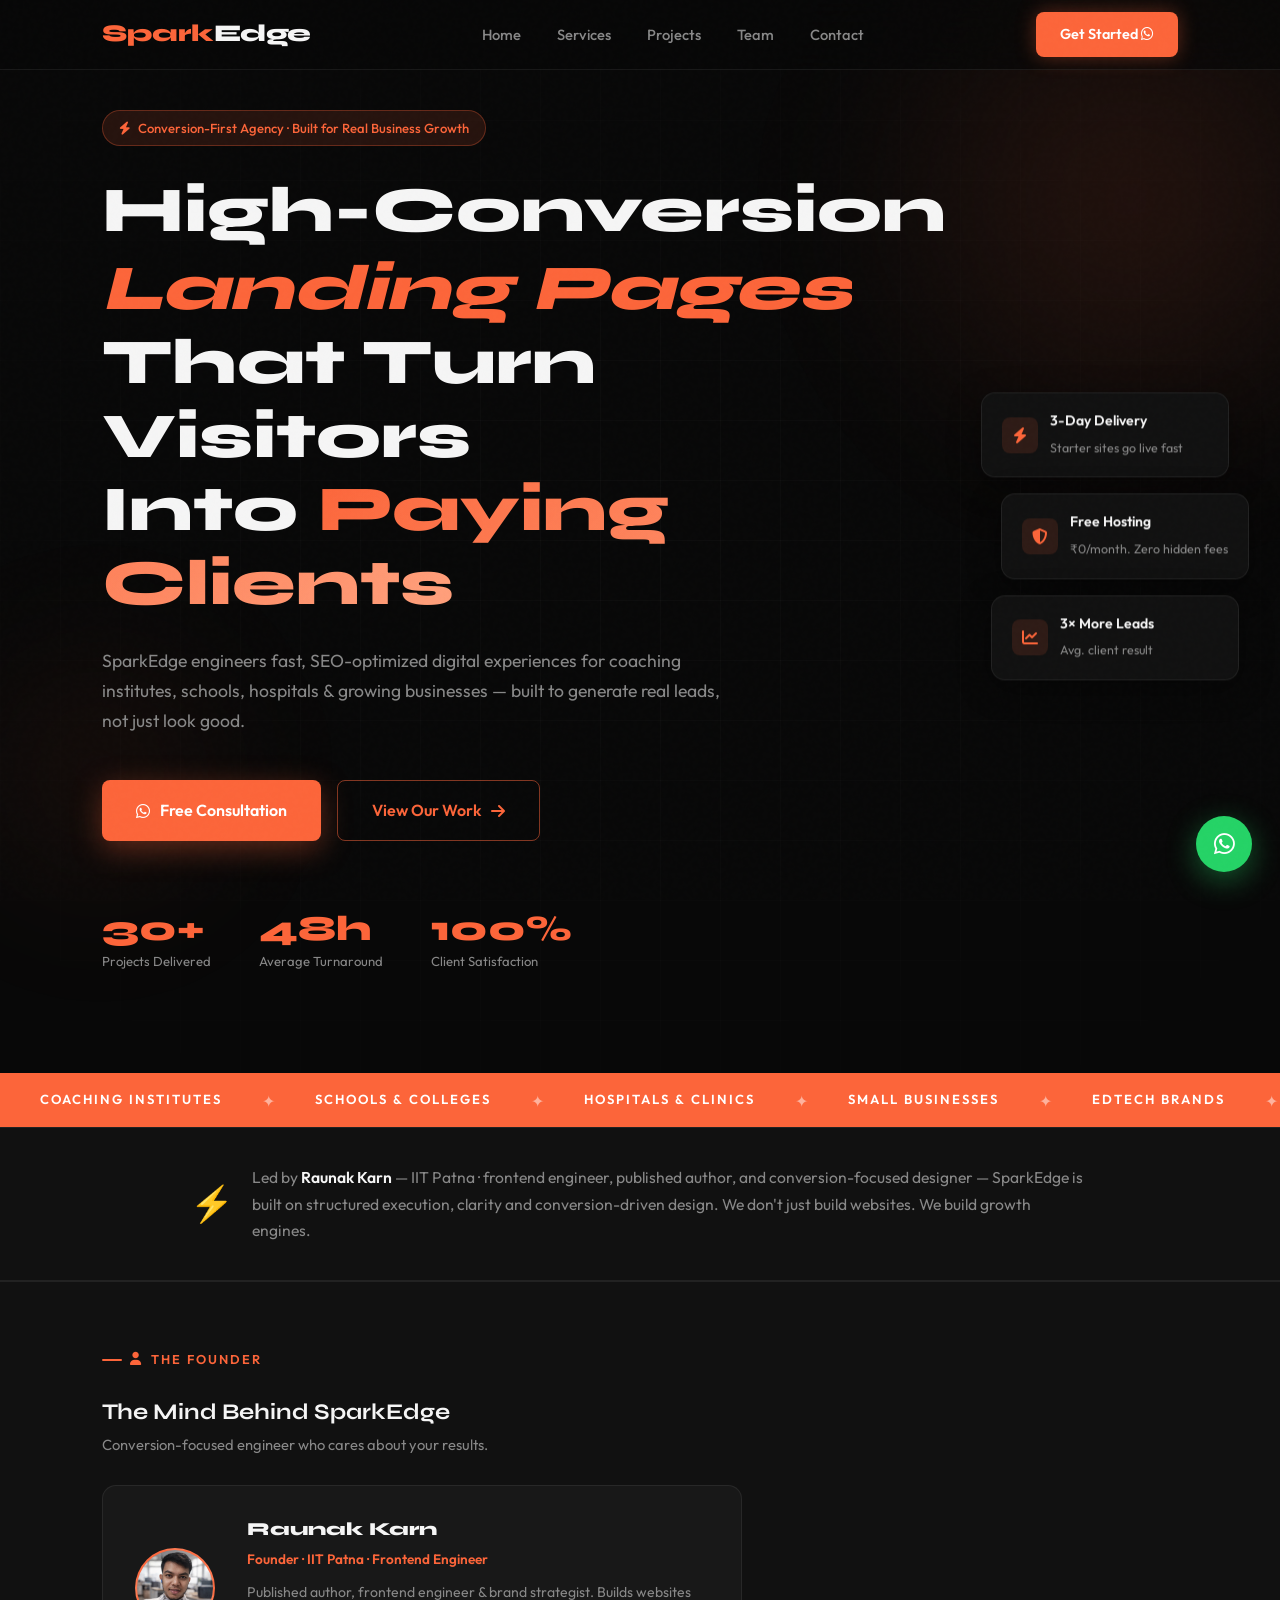
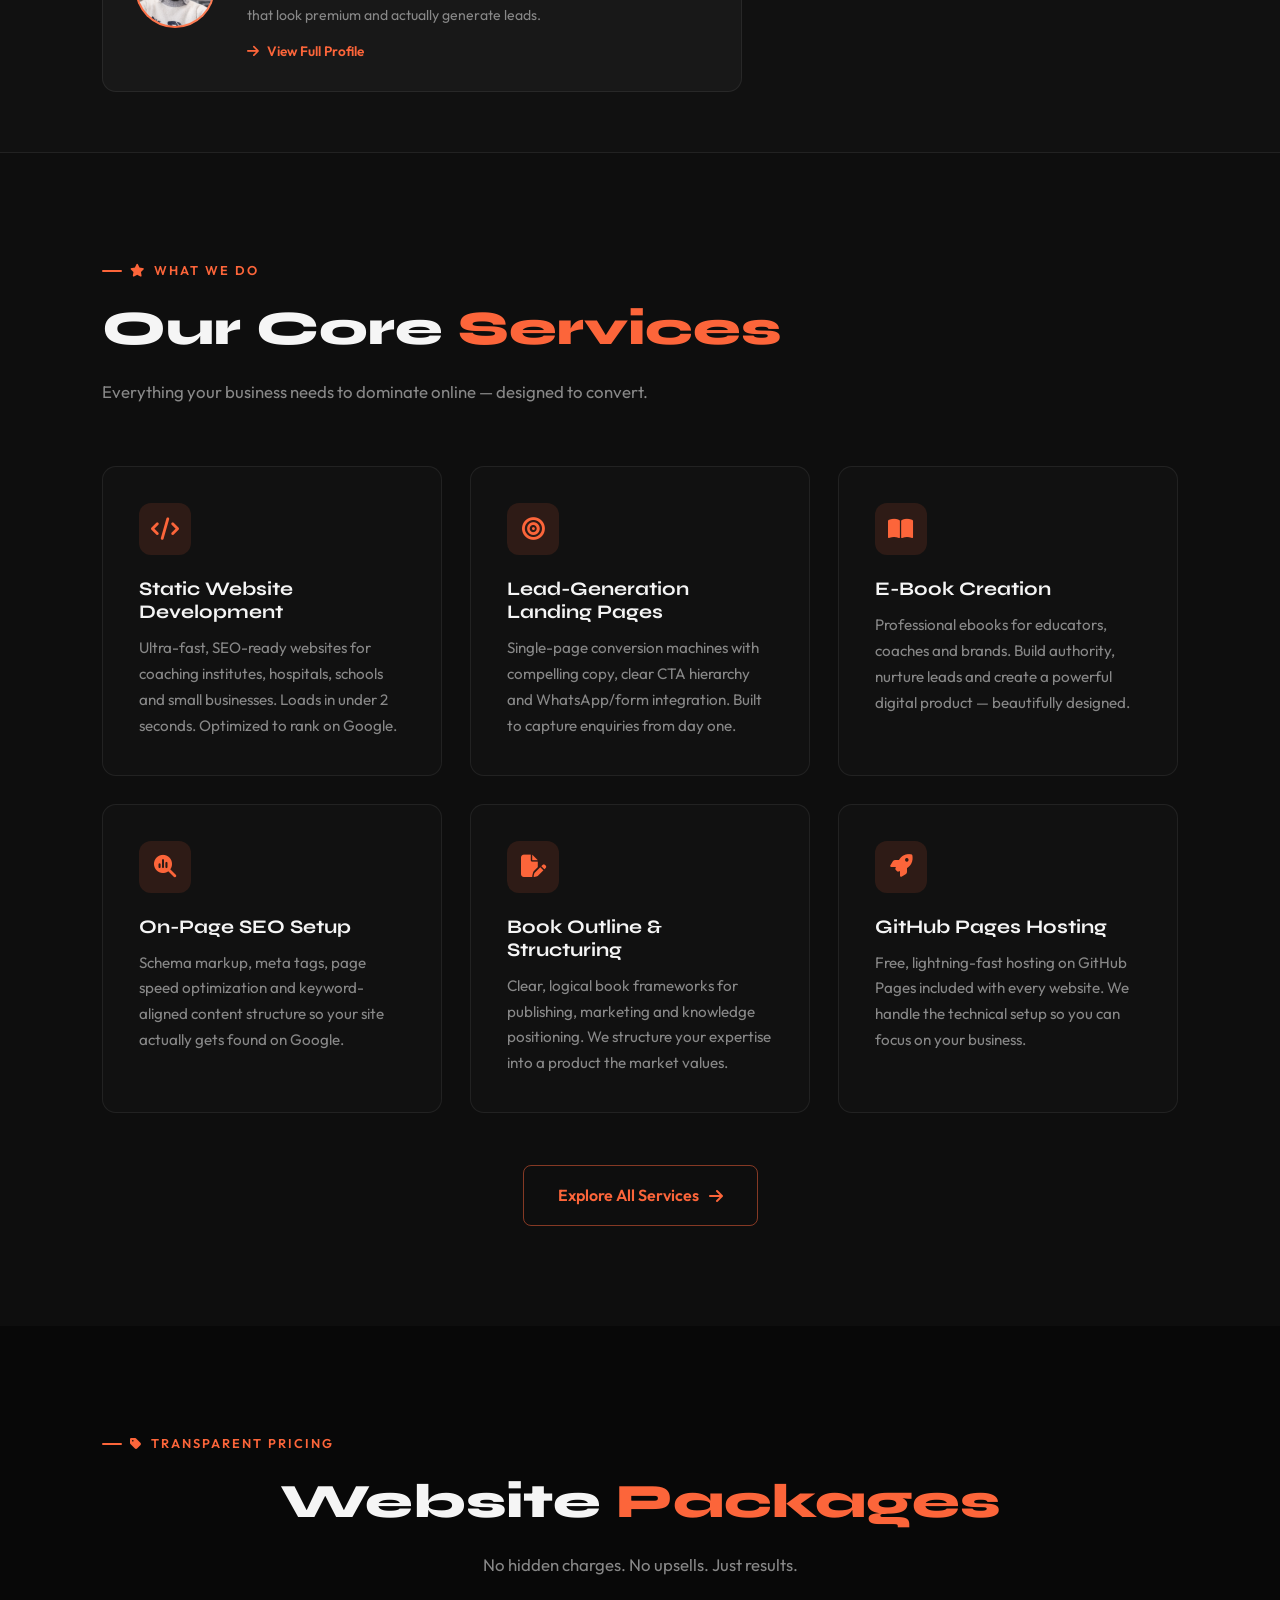
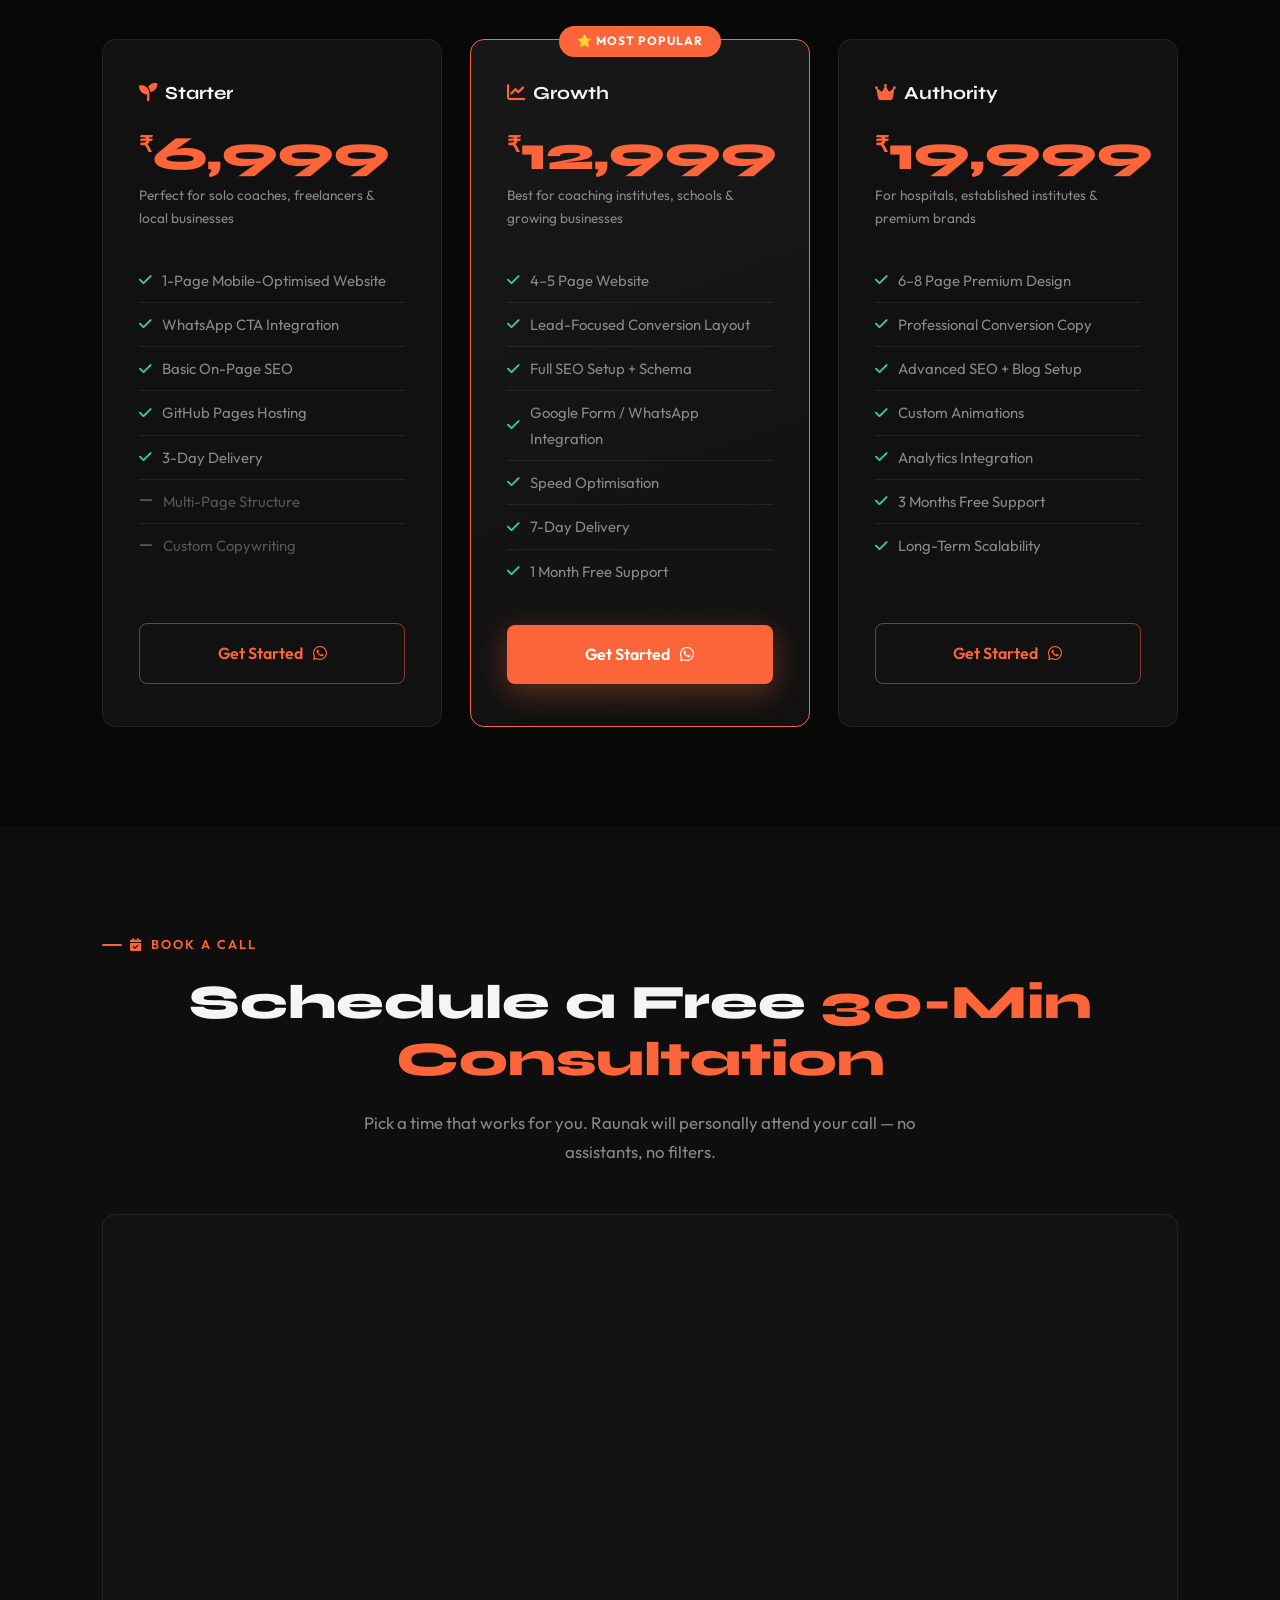
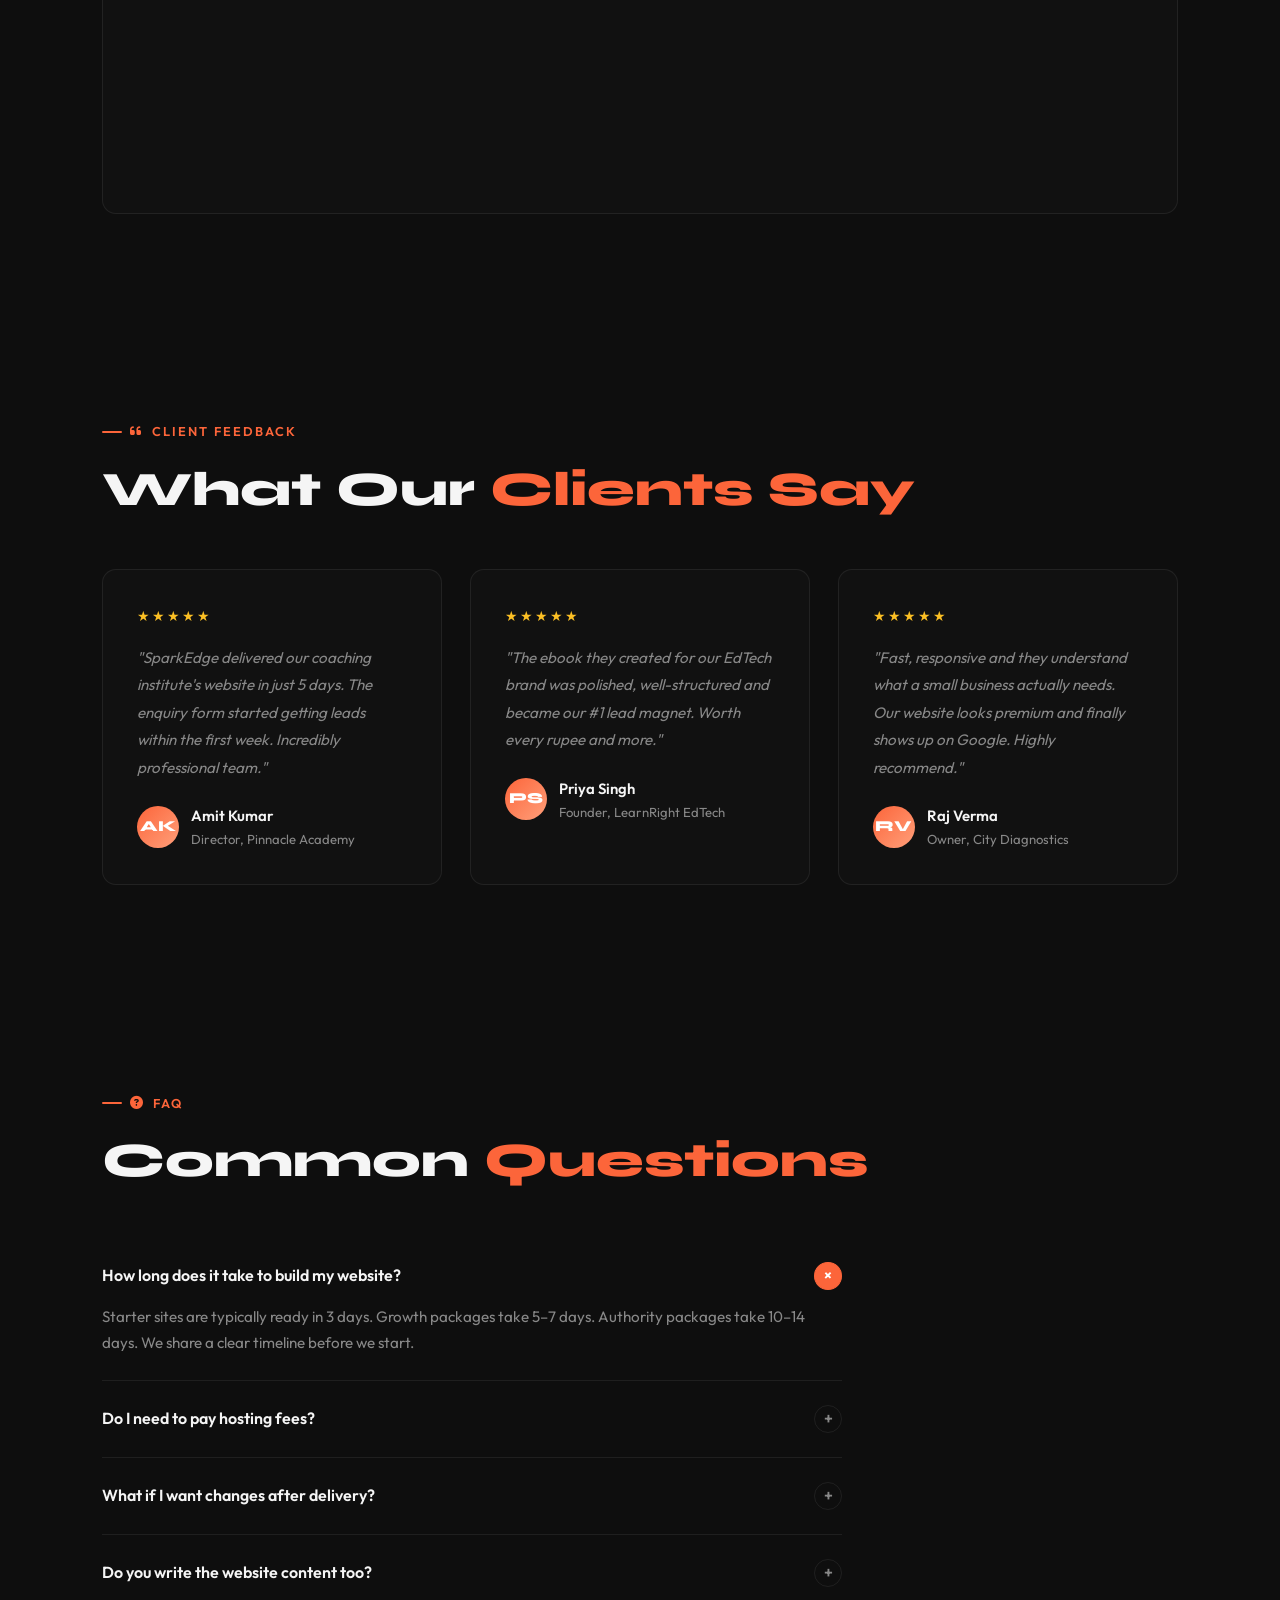
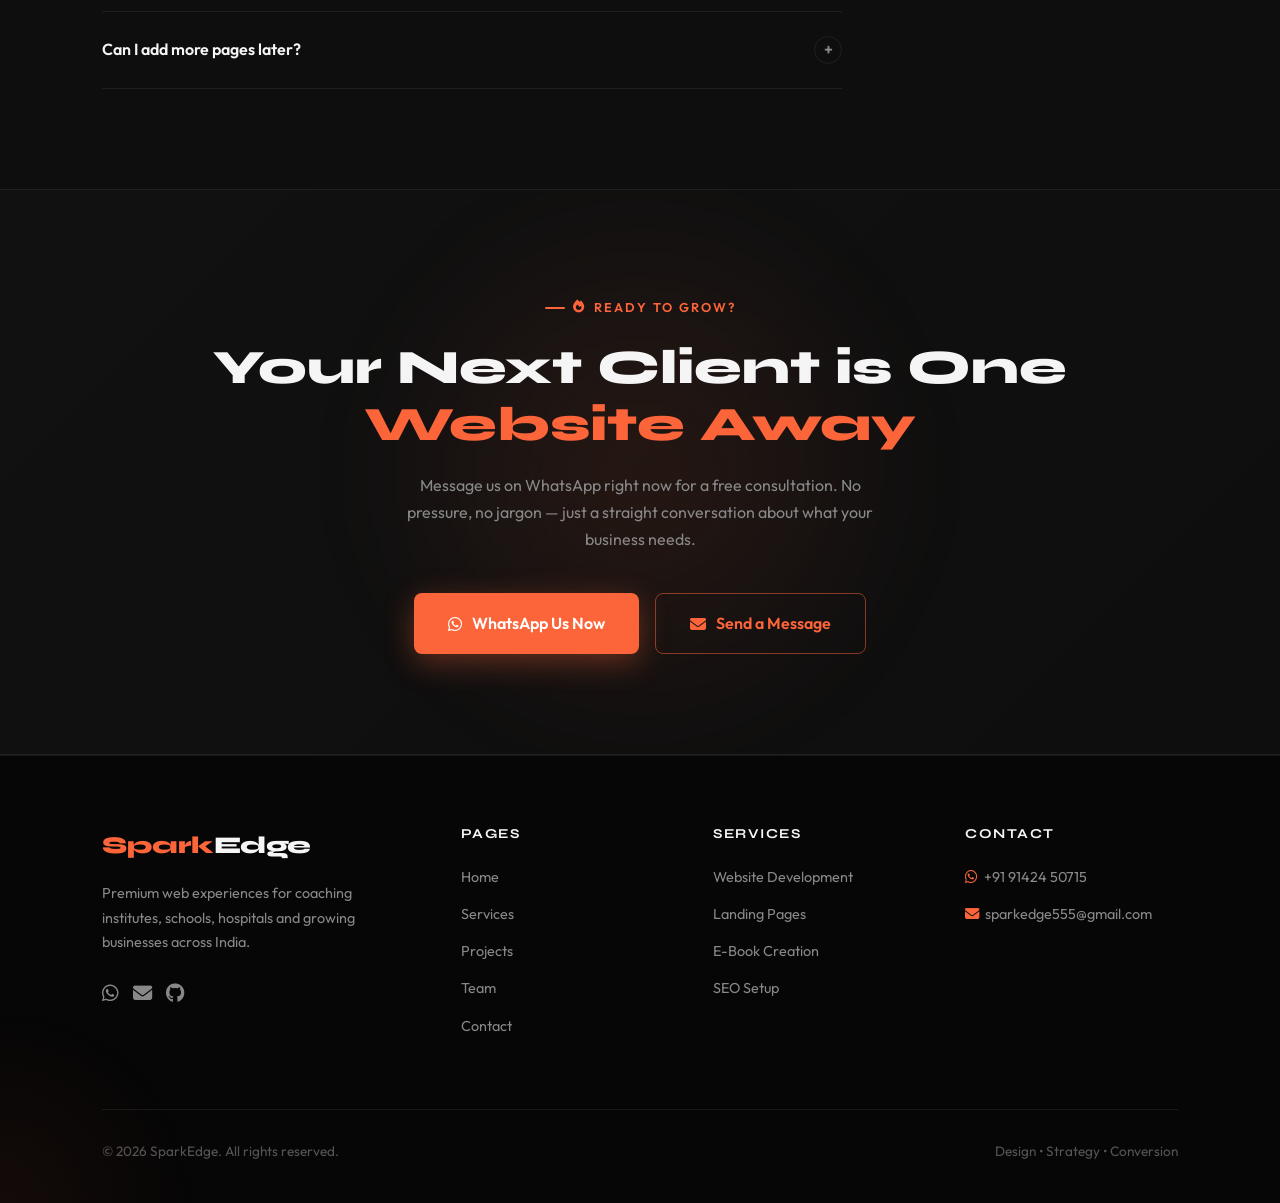
==== index.html @ a6300070 "Add files via upload" ====
<!DOCTYPE html>
<html lang="en">
<head>
  <meta charset="UTF-8" />
  <title>SparkEdge | High-Conversion Websites for Coaching Institutes, Schools & Businesses</title>
  <meta name="description" content="SparkEdge is a premium creative agency. We deliver high-conversion websites, ebooks and digital assets for coaching institutes, schools, hospitals and small businesses." />
  <meta name="keywords" content="website design coaching institutes, business website developer india, lead generation website, SparkEdge, high conversion website india" />
  <meta name="viewport" content="width=device-width, initial-scale=1.0" />
  <meta property="og:title" content="SparkEdge | High-Conversion Websites" />
  <meta property="og:description" content="We build fast, SEO-optimized digital experiences that turn visitors into paying clients." />
  <meta property="og:type" content="website" />
  <script type="application/ld+json">{"@context":"https://schema.org","@type":"Organization","name":"SparkEdge","url":"https://sparkedge-agency.github.io","contactPoint":{"@type":"ContactPoint","telephone":"+91-9142450715","contactType":"customer service"}}</script>
  <link rel="stylesheet" href="https://cdnjs.cloudflare.com/ajax/libs/font-awesome/6.5.0/css/all.min.css" />
  <link rel="stylesheet" href="style.css" />
  <style>
    .hero { min-height: 100vh; display: flex; align-items: center; padding-top: calc(var(--nav-h) + 40px); position: relative; overflow: hidden; }
    .hero-grid { position: absolute; inset: 0; background-image: linear-gradient(rgba(255,255,255,0.025) 1px, transparent 1px), linear-gradient(90deg, rgba(255,255,255,0.025) 1px, transparent 1px); background-size: 60px 60px; mask-image: radial-gradient(ellipse 80% 80% at 50% 50%, black 0%, transparent 100%); pointer-events: none; }
    .hero-particles { position: absolute; inset: 0; pointer-events: none; overflow: hidden; }
    .particle { position: absolute; width: 2px; height: 2px; background: var(--primary); border-radius: 50%; animation: particle-rise linear infinite; opacity: 0; }
    @keyframes particle-rise { 0% { transform: translateY(100vh); opacity: 0; } 10% { opacity: 0.6; } 90% { opacity: 0.3; } 100% { transform: translateY(-100px); opacity: 0; } }

    /* === FIXED WORD ROTATE === */
    .word-rotate-wrap {
      display: inline-block;
      overflow: hidden;
      vertical-align: middle;
      /* height set via JS after fonts load */
    }
    .word-rotate-track {
      display: flex;
      flex-direction: column;
      transition: transform 0.65s cubic-bezier(0.22, 1, 0.36, 1);
      will-change: transform;
    }
    .word-rotate-track .wr-word {
      display: block;
      color: var(--primary);
      white-space: nowrap;
      font-style: italic;
      line-height: 1.15;
    }

    .hero-title { font-size: clamp(2.2rem, 5vw, 4rem); font-weight: 800; line-height: 1.15; margin-bottom: 26px; animation: fadeSlideUp 0.8s 0.1s ease both; }
    .hero-title .line { display: block; }

    .gradient-text { background: linear-gradient(135deg, #FC653A 0%, #ff9f7a 50%, #FC653A 100%); background-size: 200% auto; -webkit-background-clip: text; -webkit-text-fill-color: transparent; background-clip: text; animation: gradient-shift 3s linear infinite; }
    @keyframes gradient-shift { 0% { background-position: 0% center; } 100% { background-position: 200% center; } }

    .hero-float-cards { position: absolute; right: 4%; top: 50%; transform: translateY(-50%); display: flex; flex-direction: column; gap: 16px; pointer-events: none; animation: fadeSlideLeft 1s 0.5s ease both; }
    @keyframes fadeSlideLeft { from { opacity: 0; transform: translateY(-50%) translateX(60px); } to { opacity: 1; transform: translateY(-50%) translateX(0); } }
    .hero-float-card { background: var(--card); border: 1px solid var(--border); border-radius: var(--radius); padding: 16px 20px; display: flex; align-items: center; gap: 12px; min-width: 200px; backdrop-filter: blur(10px); box-shadow: 0 8px 32px rgba(0,0,0,0.4); }
    .hero-float-card:nth-child(2) { transform: translateX(20px); }
    .hero-float-card:nth-child(3) { transform: translateX(10px); }
    .hfc-icon { width: 36px; height: 36px; border-radius: 8px; background: var(--primary-dim); display: flex; align-items: center; justify-content: center; color: var(--primary); font-size: 1rem; flex-shrink: 0; }
    .hfc-text strong { display: block; font-size: 0.88rem; font-weight: 600; color: var(--text); }
    .hfc-text span { font-size: 0.78rem; color: var(--muted); }

    .marquee-strip { background: var(--primary); padding: 12px 0; overflow: hidden; white-space: nowrap; }
    .marquee-content { display: inline-flex; animation: marquee 20s linear infinite; }
    .marquee-item { font-size: 0.82rem; font-weight: 600; text-transform: uppercase; letter-spacing: 2px; color: #fff; padding: 0 40px; }
    .marquee-dot { color: rgba(255,255,255,0.5); }
    @keyframes marquee { from { transform: translateX(0); } to { transform: translateX(-50%); } }

    /* Founder preview */
    .team-preview-strip { background: var(--card); border-top: 1px solid var(--border); border-bottom: 1px solid var(--border); padding: 60px 8%; }
    .founder-preview { display: flex; align-items: center; gap: 32px; background: var(--card2); border: 1px solid var(--border); border-radius: var(--radius); padding: 28px 32px; max-width: 640px; transition: all 0.3s; text-decoration: none; color: inherit; }
    .founder-preview:hover { border-color: var(--border-hover); transform: translateY(-4px); box-shadow: 0 20px 50px rgba(0,0,0,0.5); }
    .founder-avatar-lg { width: 80px; height: 80px; border-radius: 50%; background: linear-gradient(135deg, var(--primary), #ff9f7a); display: flex; align-items: center; justify-content: center; font-family: 'Syne',sans-serif; font-weight: 800; font-size: 1.4rem; color: #fff; flex-shrink: 0; overflow: hidden; border: 2px solid var(--border-hover); }
    .founder-avatar-lg img { width: 100%; height: 100%; object-fit: cover; object-position: top; }
    .founder-preview-info strong { display: block; font-family: 'Syne',sans-serif; font-size: 1.15rem; font-weight: 800; }
    .founder-preview-info .role { font-size: 0.85rem; color: var(--primary); font-weight: 600; display: block; margin-top: 3px; margin-bottom: 10px; }
    .founder-preview-info p { font-size: 0.88rem; color: var(--muted); line-height: 1.6; }
    .founder-preview-cta { display: flex; align-items: center; gap: 8px; font-size: 0.85rem; color: var(--primary); font-weight: 600; margin-top: 14px; }

    .booking-section { background: var(--bg2); }
    .cal-container { background: var(--card); border: 1px solid var(--border); border-radius: var(--radius); overflow: hidden; min-height: 600px; }
    #my-cal-inline-30min { width: 100%; height: 650px; overflow: scroll; }

    @media (max-width: 900px) { .hero-float-cards { display: none; } .hero-title { font-size: clamp(2rem, 7vw, 3rem); } }
    @media (max-width: 640px) { .hero-title { font-size: clamp(1.8rem, 8vw, 2.6rem); } .founder-preview { flex-direction: column; text-align: center; gap: 20px; } .founder-preview-cta { justify-content: center; } }
  </style>
</head>
<body>

<div id="scroll-progress"></div>

<nav class="navbar">
  <div class="logo" id="logo">Spark<span>Edge</span><span class="spark-container"></span></div>
  <ul class="nav-links">
    <li><a href="index.html" class="active">Home</a></li>
    <li><a href="services.html">Services</a></li>
    <li><a href="projects.html">Projects</a></li>
    <li><a href="team.html">Team</a></li>
    <li><a href="contact.html">Contact</a></li>
  </ul>
  <a href="https://wa.me/919142450715?text=Hi%20SparkEdge!%20I%20want%20a%20free%20consultation." class="nav-cta" target="_blank">Get Started <i class="fa-brands fa-whatsapp"></i></a>
  <div class="menu-toggle" id="menuToggle"><span></span><span></span><span></span></div>
</nav>

<section class="hero" id="home">
  <div class="hero-grid"></div>
  <div class="hero-bg-glow"></div>
  <div class="hero-bg-glow2"></div>
  <div class="hero-particles" id="heroParticles"></div>

  <div class="hero-inner">
    <div class="hero-badge">
      <i class="fa-solid fa-bolt"></i>
      Conversion-First Agency · Built for Real Business Growth
    </div>

    <h1 class="hero-title">
      <span class="line">High-Conversion</span>
      <span class="line">
        <span class="word-rotate-wrap" id="wordRotateWrap" aria-live="polite" aria-atomic="true">
          <div class="word-rotate-track" id="wordRotateTrack">
            <span class="wr-word">Websites</span>
            <span class="wr-word">Landing&nbsp;Pages</span>
            <span class="wr-word">Business&nbsp;Sites</span>
            <span class="wr-word">Digital&nbsp;Assets</span>
          </div>
        </span>
      </span>
      <span class="line">That Turn Visitors</span>
      <span class="line">Into <span class="gradient-text">Paying Clients</span></span>
    </h1>

    <p class="hero-sub">
      SparkEdge engineers fast, SEO-optimized digital experiences for coaching institutes,
      schools, hospitals &amp; growing businesses — built to generate real leads, not just look good.
    </p>

    <div class="hero-ctas">
      <a class="btn" href="https://wa.me/919142450715?text=Hi%20SparkEdge!%20I%20want%20a%20free%20consultation." target="_blank">
        <i class="fa-brands fa-whatsapp"></i> Free Consultation
      </a>
      <a class="btn btn-outline" href="projects.html">
        View Our Work <i class="fa-solid fa-arrow-right"></i>
      </a>
    </div>

    <div class="hero-stats">
      <div class="hero-stat reveal">
        <div class="hero-stat-num"><span data-count="30">0</span><span>+</span></div>
        <div class="hero-stat-label">Projects Delivered</div>
      </div>
      <div class="hero-stat reveal reveal-delay-1">
        <div class="hero-stat-num"><span data-count="48">0</span><span>h</span></div>
        <div class="hero-stat-label">Average Turnaround</div>
      </div>
      <div class="hero-stat reveal reveal-delay-2">
        <div class="hero-stat-num"><span data-count="100">0</span><span>%</span></div>
        <div class="hero-stat-label">Client Satisfaction</div>
      </div>
    </div>
  </div>

  <div class="hero-float-cards">
    <div class="hero-float-card">
      <div class="hfc-icon"><i class="fa-solid fa-bolt"></i></div>
      <div class="hfc-text"><strong>3-Day Delivery</strong><span>Starter sites go live fast</span></div>
    </div>
    <div class="hero-float-card">
      <div class="hfc-icon"><i class="fa-solid fa-shield-halved"></i></div>
      <div class="hfc-text"><strong>Free Hosting</strong><span>₹0/month. Zero hidden fees</span></div>
    </div>
    <div class="hero-float-card">
      <div class="hfc-icon"><i class="fa-solid fa-chart-line"></i></div>
      <div class="hfc-text"><strong>3× More Leads</strong><span>Avg. client result</span></div>
    </div>
  </div>
</section>

<div class="marquee-strip">
  <div class="marquee-content">
    <span class="marquee-item">Coaching Institutes</span><span class="marquee-dot">✦</span>
    <span class="marquee-item">Schools & Colleges</span><span class="marquee-dot">✦</span>
    <span class="marquee-item">Hospitals & Clinics</span><span class="marquee-dot">✦</span>
    <span class="marquee-item">Small Businesses</span><span class="marquee-dot">✦</span>
    <span class="marquee-item">EdTech Brands</span><span class="marquee-dot">✦</span>
    <span class="marquee-item">Consultants</span><span class="marquee-dot">✦</span>
    <span class="marquee-item">Coaching Institutes</span><span class="marquee-dot">✦</span>
    <span class="marquee-item">Schools & Colleges</span><span class="marquee-dot">✦</span>
    <span class="marquee-item">Hospitals & Clinics</span><span class="marquee-dot">✦</span>
    <span class="marquee-item">Small Businesses</span><span class="marquee-dot">✦</span>
    <span class="marquee-item">EdTech Brands</span><span class="marquee-dot">✦</span>
    <span class="marquee-item">Consultants</span><span class="marquee-dot">✦</span>
  </div>
</div>

<div class="trust-strip reveal">
  <div class="trust-inner">
    <div class="trust-icon">⚡</div>
    <p>
      Led by <strong>Raunak Karn</strong> — IIT Patna · frontend engineer, published author, and conversion-focused designer —
      SparkEdge is built on structured execution, clarity and conversion-driven design.
      We don't just build websites. We build growth engines.
    </p>
  </div>
</div>

<!-- FOUNDER PREVIEW -->
<div class="team-preview-strip reveal">
  <div class="section-label"><i class="fa-solid fa-user"></i> The Founder</div>
  <h3 style="font-family:'Syne',sans-serif;font-size:1.4rem;font-weight:700;margin-top:10px;margin-bottom:6px;">The Mind Behind SparkEdge</h3>
  <p style="color:var(--muted);font-size:0.92rem;margin-bottom:28px;">Conversion-focused engineer who cares about your results.</p>
  <a href="team.html" class="founder-preview">
    <div class="founder-avatar-lg">
      <img src="raunakkarn.png" alt="Raunak Karn" onerror="this.style.display='none';this.parentElement.innerHTML='RK';">
    </div>
    <div class="founder-preview-info">
      <strong>Raunak Karn</strong>
      <span class="role">Founder · IIT Patna · Frontend Engineer</span>
      <p>Published author, frontend engineer & brand strategist. Builds websites that look premium and actually generate leads.</p>
      <div class="founder-preview-cta">
        <i class="fa-solid fa-arrow-right"></i> View Full Profile
      </div>
    </div>
  </a>
</div>

<!-- SERVICES PREVIEW -->
<section id="services" style="background:var(--bg2);">
  <div class="section-label reveal"><i class="fa-solid fa-star"></i> What We Do</div>
  <h2 class="section-title reveal">Our Core <span>Services</span></h2>
  <p class="section-sub reveal">Everything your business needs to dominate online — designed to convert.</p>
  <div class="grid-3">
    <div class="card reveal">
      <div class="card-icon"><i class="fa-solid fa-code"></i></div>
      <h3>Static Website Development</h3>
      <p>Ultra-fast, SEO-ready websites for coaching institutes, hospitals, schools and small businesses. Loads in under 2 seconds. Optimized to rank on Google.</p>
    </div>
    <div class="card reveal reveal-delay-1">
      <div class="card-icon"><i class="fa-solid fa-bullseye"></i></div>
      <h3>Lead-Generation Landing Pages</h3>
      <p>Single-page conversion machines with compelling copy, clear CTA hierarchy and WhatsApp/form integration. Built to capture enquiries from day one.</p>
    </div>
    <div class="card reveal reveal-delay-2">
      <div class="card-icon"><i class="fa-solid fa-book-open"></i></div>
      <h3>E-Book Creation</h3>
      <p>Professional ebooks for educators, coaches and brands. Build authority, nurture leads and create a powerful digital product — beautifully designed.</p>
    </div>
    <div class="card reveal">
      <div class="card-icon"><i class="fa-solid fa-magnifying-glass-chart"></i></div>
      <h3>On-Page SEO Setup</h3>
      <p>Schema markup, meta tags, page speed optimization and keyword-aligned content structure so your site actually gets found on Google.</p>
    </div>
    <div class="card reveal reveal-delay-1">
      <div class="card-icon"><i class="fa-solid fa-file-pen"></i></div>
      <h3>Book Outline & Structuring</h3>
      <p>Clear, logical book frameworks for publishing, marketing and knowledge positioning. We structure your expertise into a product the market values.</p>
    </div>
    <div class="card reveal reveal-delay-2">
      <div class="card-icon"><i class="fa-solid fa-rocket"></i></div>
      <h3>GitHub Pages Hosting</h3>
      <p>Free, lightning-fast hosting on GitHub Pages included with every website. We handle the technical setup so you can focus on your business.</p>
    </div>
  </div>
  <div style="text-align:center;margin-top:52px;" class="reveal">
    <a href="services.html" class="btn btn-outline">Explore All Services <i class="fa-solid fa-arrow-right"></i></a>
  </div>
</section>

<!-- PRICING -->
<section id="packages">
  <div class="section-label reveal"><i class="fa-solid fa-tag"></i> Transparent Pricing</div>
  <h2 class="section-title reveal" style="text-align:center;">Website <span>Packages</span></h2>
  <p class="section-sub reveal" style="margin:0 auto 60px;text-align:center;">No hidden charges. No upsells. Just results.</p>
  <div class="grid-3">
    <div class="pricing-card reveal">
      <h3><i class="fa-solid fa-seedling" style="color:var(--primary);margin-right:8px;"></i>Starter</h3>
      <div class="price"><sup>₹</sup>6,999</div>
      <p class="price-note">Perfect for solo coaches, freelancers & local businesses</p>
      <ul class="features-list">
        <li><i class="fa-solid fa-check"></i> 1-Page Mobile-Optimised Website</li>
        <li><i class="fa-solid fa-check"></i> WhatsApp CTA Integration</li>
        <li><i class="fa-solid fa-check"></i> Basic On-Page SEO</li>
        <li><i class="fa-solid fa-check"></i> GitHub Pages Hosting</li>
        <li><i class="fa-solid fa-check"></i> 3-Day Delivery</li>
        <li class="dim"><i class="fa-solid fa-minus"></i> Multi-Page Structure</li>
        <li class="dim"><i class="fa-solid fa-minus"></i> Custom Copywriting</li>
      </ul>
      <a href="https://wa.me/919142450715?text=I'm%20interested%20in%20the%20Starter%20package%20(₹6999)" class="btn btn-outline" target="_blank" style="width:100%;justify-content:center;">Get Started <i class="fa-brands fa-whatsapp"></i></a>
    </div>
    <div class="pricing-card featured reveal reveal-delay-1">
      <div class="featured-badge">⭐ Most Popular</div>
      <h3><i class="fa-solid fa-chart-line" style="color:var(--primary);margin-right:8px;"></i>Growth</h3>
      <div class="price"><sup>₹</sup>12,999</div>
      <p class="price-note">Best for coaching institutes, schools & growing businesses</p>
      <ul class="features-list">
        <li><i class="fa-solid fa-check"></i> 4–5 Page Website</li>
        <li><i class="fa-solid fa-check"></i> Lead-Focused Conversion Layout</li>
        <li><i class="fa-solid fa-check"></i> Full SEO Setup + Schema</li>
        <li><i class="fa-solid fa-check"></i> Google Form / WhatsApp Integration</li>
        <li><i class="fa-solid fa-check"></i> Speed Optimisation</li>
        <li><i class="fa-solid fa-check"></i> 7-Day Delivery</li>
        <li><i class="fa-solid fa-check"></i> 1 Month Free Support</li>
      </ul>
      <a href="https://wa.me/919142450715?text=I'm%20interested%20in%20the%20Growth%20package%20(₹12999)" class="btn" target="_blank" style="width:100%;justify-content:center;">Get Started <i class="fa-brands fa-whatsapp"></i></a>
    </div>
    <div class="pricing-card reveal reveal-delay-2">
      <h3><i class="fa-solid fa-crown" style="color:var(--primary);margin-right:8px;"></i>Authority</h3>
      <div class="price"><sup>₹</sup>19,999</div>
      <p class="price-note">For hospitals, established institutes & premium brands</p>
      <ul class="features-list">
        <li><i class="fa-solid fa-check"></i> 6–8 Page Premium Design</li>
        <li><i class="fa-solid fa-check"></i> Professional Conversion Copy</li>
        <li><i class="fa-solid fa-check"></i> Advanced SEO + Blog Setup</li>
        <li><i class="fa-solid fa-check"></i> Custom Animations</li>
        <li><i class="fa-solid fa-check"></i> Analytics Integration</li>
        <li><i class="fa-solid fa-check"></i> 3 Months Free Support</li>
        <li><i class="fa-solid fa-check"></i> Long-Term Scalability</li>
      </ul>
      <a href="https://wa.me/919142450715?text=I'm%20interested%20in%20the%20Authority%20package%20(₹19999)" class="btn btn-outline" target="_blank" style="width:100%;justify-content:center;">Get Started <i class="fa-brands fa-whatsapp"></i></a>
    </div>
  </div>
</section>

<!-- BOOK A CALL -->
<section class="booking-section">
  <div class="section-label reveal" style="justify-content:center;"><i class="fa-solid fa-calendar-check"></i> Book a Call</div>
  <h2 class="section-title reveal" style="text-align:center;">Schedule a Free <span>30-Min Consultation</span></h2>
  <p class="section-sub reveal" style="text-align:center;margin:0 auto 48px;">Pick a time that works for you. Raunak will personally attend your call — no assistants, no filters.</p>
  <div class="cal-container reveal">
    <div style="width:100%;height:100%;overflow:scroll" id="my-cal-inline-30min"></div>
  </div>
</section>

<!-- TESTIMONIALS -->
<section class="testimonials">
  <div class="section-label reveal"><i class="fa-solid fa-quote-left"></i> Client Feedback</div>
  <h2 class="section-title reveal">What Our <span>Clients Say</span></h2>
  <div class="grid-3" style="margin-top:50px;">
    <div class="testimonial-card reveal">
      <div class="stars">★★★★★</div>
      <blockquote>"SparkEdge delivered our coaching institute's website in just 5 days. The enquiry form started getting leads within the first week. Incredibly professional team."</blockquote>
      <div class="testimonial-author">
        <div class="author-avatar">AK</div>
        <div><div class="author-name">Amit Kumar</div><div class="author-role">Director, Pinnacle Academy</div></div>
      </div>
    </div>
    <div class="testimonial-card reveal reveal-delay-1">
      <div class="stars">★★★★★</div>
      <blockquote>"The ebook they created for our EdTech brand was polished, well-structured and became our #1 lead magnet. Worth every rupee and more."</blockquote>
      <div class="testimonial-author">
        <div class="author-avatar">PS</div>
        <div><div class="author-name">Priya Singh</div><div class="author-role">Founder, LearnRight EdTech</div></div>
      </div>
    </div>
    <div class="testimonial-card reveal reveal-delay-2">
      <div class="stars">★★★★★</div>
      <blockquote>"Fast, responsive and they understand what a small business actually needs. Our website looks premium and finally shows up on Google. Highly recommend."</blockquote>
      <div class="testimonial-author">
        <div class="author-avatar">RV</div>
        <div><div class="author-name">Raj Verma</div><div class="author-role">Owner, City Diagnostics</div></div>
      </div>
    </div>
  </div>
</section>

<!-- FAQ -->
<section style="background:var(--bg2);">
  <div class="section-label reveal"><i class="fa-solid fa-circle-question"></i> FAQ</div>
  <h2 class="section-title reveal">Common <span>Questions</span></h2>
  <div style="max-width:740px;margin-top:48px;" class="reveal">
    <div class="faq-item open">
      <div class="faq-question">How long does it take to build my website? <div class="faq-icon">+</div></div>
      <div class="faq-answer">Starter sites are typically ready in 3 days. Growth packages take 5–7 days. Authority packages take 10–14 days. We share a clear timeline before we start.</div>
    </div>
    <div class="faq-item">
      <div class="faq-question">Do I need to pay hosting fees? <div class="faq-icon">+</div></div>
      <div class="faq-answer">No! We host your website on GitHub Pages which is completely free and highly reliable. You only pay for a custom domain (e.g. yourname.in) which costs about ₹700–₹1000/year.</div>
    </div>
    <div class="faq-item">
      <div class="faq-question">What if I want changes after delivery? <div class="faq-icon">+</div></div>
      <div class="faq-answer">All packages include a revision round. Growth includes 1 month of free support and Authority includes 3 months. Beyond that, we offer affordable maintenance retainers.</div>
    </div>
    <div class="faq-item">
      <div class="faq-question">Do you write the website content too? <div class="faq-icon">+</div></div>
      <div class="faq-answer">Growth and Authority packages include conversion-focused copywriting. For Starter, we work from content you provide — but we'll guide you on what to write.</div>
    </div>
    <div class="faq-item">
      <div class="faq-question">Can I add more pages later? <div class="faq-icon">+</div></div>
      <div class="faq-answer">Absolutely. The codebase we deliver is clean and modular — you or we can add pages anytime. We also provide a guide on how to manage the site yourself.</div>
    </div>
  </div>
</section>

<!-- CTA -->
<section class="cta-section">
  <div style="position:relative;z-index:2;">
    <div class="section-label" style="justify-content:center;margin-bottom:20px;"><i class="fa-solid fa-fire"></i> Ready to Grow?</div>
    <h2 class="reveal">Your Next Client is One<br><span style="color:var(--primary);">Website Away</span></h2>
    <p class="reveal">Message us on WhatsApp right now for a free consultation. No pressure, no jargon — just a straight conversation about what your business needs.</p>
    <div class="reveal" style="display:flex;gap:16px;justify-content:center;flex-wrap:wrap;">
      <a class="btn" href="https://wa.me/919142450715?text=Hi%20SparkEdge!%20I'd%20like%20a%20free%20consultation." target="_blank"><i class="fa-brands fa-whatsapp"></i> WhatsApp Us Now</a>
      <a class="btn btn-outline" href="contact.html"><i class="fa-solid fa-envelope"></i> Send a Message</a>
    </div>
  </div>
</section>

<footer>
  <div class="footer-grid">
    <div class="footer-brand">
      <div class="logo">Spark<span>Edge</span></div>
      <p style="margin-top:14px;">Premium web experiences for coaching institutes, schools, hospitals and growing businesses across India.</p>
      <div style="display:flex;gap:14px;margin-top:22px;">
        <a href="https://wa.me/919142450715" target="_blank" style="color:var(--muted);font-size:1.2rem;transition:color 0.2s;" onmouseover="this.style.color='var(--primary)'" onmouseout="this.style.color='var(--muted)'"><i class="fa-brands fa-whatsapp"></i></a>
        <a href="mailto:sparkedge555@gmail.com" style="color:var(--muted);font-size:1.2rem;transition:color 0.2s;" onmouseover="this.style.color='var(--primary)'" onmouseout="this.style.color='var(--muted)'"><i class="fa-solid fa-envelope"></i></a>
        <a href="https://github.com/sparkedge-agency" target="_blank" style="color:var(--muted);font-size:1.2rem;transition:color 0.2s;" onmouseover="this.style.color='var(--primary)'" onmouseout="this.style.color='var(--muted)'"><i class="fa-brands fa-github"></i></a>
      </div>
    </div>
    <div class="footer-col"><h4>Pages</h4><ul><li><a href="index.html">Home</a></li><li><a href="services.html">Services</a></li><li><a href="projects.html">Projects</a></li><li><a href="team.html">Team</a></li><li><a href="contact.html">Contact</a></li></ul></div>
    <div class="footer-col"><h4>Services</h4><ul><li><a href="services.html">Website Development</a></li><li><a href="services.html">Landing Pages</a></li><li><a href="services.html">E-Book Creation</a></li><li><a href="services.html">SEO Setup</a></li></ul></div>
    <div class="footer-col"><h4>Contact</h4><ul>
      <li><a href="https://wa.me/919142450715" target="_blank"><i class="fa-brands fa-whatsapp" style="color:var(--primary);margin-right:6px;"></i>+91 91424 50715</a></li>
      <li><a href="mailto:sparkedge555@gmail.com"><i class="fa-solid fa-envelope" style="color:var(--primary);margin-right:6px;"></i>sparkedge555@gmail.com</a></li>
    </ul></div>
  </div>
  <div class="footer-bottom"><span>© 2026 SparkEdge. All rights reserved.</span><span>Design • Strategy • Conversion</span></div>
</footer>

<a class="whatsapp-float" href="https://wa.me/919142450715?text=Hi%20SparkEdge!" target="_blank"><i class="fa-brands fa-whatsapp"></i></a>

<!-- Cal inline ONLY — no floating button -->
<script type="text/javascript">
  (function (C, A, L) { let p = function (a, ar) { a.q.push(ar); }; let d = C.document; C.Cal = C.Cal || function () { let cal = C.Cal; let ar = arguments; if (!cal.loaded) { cal.ns = {}; cal.q = cal.q || []; d.head.appendChild(d.createElement("script")).src = A; cal.loaded = true; } if (ar[0] === L) { const api = function () { p(api, arguments); }; const namespace = ar[1]; api.q = api.q || []; if(typeof namespace === "string"){cal.ns[namespace] = cal.ns[namespace] || api;p(cal.ns[namespace], ar);p(cal, ["initNamespace", namespace]);} else p(cal, ar); return;} p(cal, ar); }; })(window, "https://app.cal.com/embed/embed.js", "init");
  Cal("init", "30min", {origin:"https://app.cal.com"});
  Cal.ns["30min"]("inline", {
    elementOrSelector:"#my-cal-inline-30min",
    config: {"layout":"month_view","useSlotsViewOnSmallScreen":"true"},
    calLink: "sparkedge555/30min",
  });
  Cal.ns["30min"]("ui", {"cssVarsPerTheme":{"dark":{"cal-brand":"#FC653A"}},"hideEventTypeDetails":false,"layout":"month_view"});
</script>

<script src="main.js"></script>
<script>
/* ── FIXED Word Rotate: measures actual rendered height after fonts load ── */
(function() {
  function initWordRotate() {
    var wrap = document.getElementById('wordRotateWrap');
    var track = document.getElementById('wordRotateTrack');
    if (!wrap || !track) return;
    var words = track.querySelectorAll('.wr-word');
    if (!words.length) return;

    // Measure height of first word to set slot height
    var h = words[0].offsetHeight;
    if (!h) h = Math.round(parseFloat(getComputedStyle(document.querySelector('.hero-title')).fontSize) * 1.15);
    wrap.style.height = h + 'px';

    var current = 0;
    setInterval(function() {
      current = (current + 1) % words.length;
      track.style.transform = 'translateY(-' + (current * h) + 'px)';
    }, 2400);
  }

  if (document.fonts && document.fonts.ready) {
    document.fonts.ready.then(initWordRotate);
  } else {
    window.addEventListener('load', initWordRotate);
  }
})();

/* ── Hero particles ── */
(function() {
  var container = document.getElementById('heroParticles');
  if (!container) return;
  for (var i = 0; i < 20; i++) {
    var p = document.createElement('div');
    p.className = 'particle';
    p.style.left = Math.random() * 100 + '%';
    p.style.animationDuration = (4 + Math.random() * 6) + 's';
    p.style.animationDelay = (Math.random() * 8) + 's';
    var s = (1 + Math.random() * 3) + 'px';
    p.style.width = s; p.style.height = s;
    container.appendChild(p);
  }
})();
</script>
</body>
</html>
---- style.css ----
/* ============================================================
   SparkEdge — Global Stylesheet
   Fonts: Syne (display) + Outfit (body)
   Theme: Premium dark, electric orange accent
   ============================================================ */

@import url('https://fonts.googleapis.com/css2?family=Syne:wght@400;600;700;800&family=Outfit:wght@300;400;500;600&display=swap');

/* ── CSS Variables ── */
:root {
  --primary: #FC653A;
  --primary-glow: rgba(252, 101, 58, 0.35);
  --primary-dim: rgba(252, 101, 58, 0.12);
  --bg: #080808;
  --bg2: #0e0e0e;
  --card: #111111;
  --card2: #181818;
  --border: rgba(255, 255, 255, 0.07);
  --border-hover: rgba(252, 101, 58, 0.5);
  --text: #f5f5f5;
  --muted: #888;
  --muted2: #555;
  --success: #3ecf8e;
  --radius: 14px;
  --radius-sm: 8px;
  --nav-h: 70px;
}

/* ── Reset ── */
*, *::before, *::after {
  margin: 0; padding: 0;
  box-sizing: border-box;
}

html { scroll-behavior: smooth; }

body {
  background: var(--bg);
  color: var(--text);
  font-family: 'Outfit', sans-serif;
  font-size: 16px;
  line-height: 1.7;
  overflow-x: hidden;
}

a { text-decoration: none; color: inherit; }
img { max-width: 100%; display: block; }
ul { list-style: none; }

h1, h2, h3, h4 {
  font-family: 'Syne', sans-serif;
  line-height: 1.2;
}

/* ── Noise texture overlay ── */
body::before {
  content: '';
  position: fixed;
  inset: 0;
  background-image: url("data:image/svg+xml,%3Csvg viewBox='0 0 200 200' xmlns='http://www.w3.org/2000/svg'%3E%3Cfilter id='n'%3E%3CfeTurbulence type='fractalNoise' baseFrequency='0.9' numOctaves='4' stitchTiles='stitch'/%3E%3C/filter%3E%3Crect width='100%25' height='100%25' filter='url(%23n)' opacity='0.03'/%3E%3C/svg%3E");
  pointer-events: none;
  z-index: 9999;
  opacity: 0.4;
}

/* ── Scroll Progress Bar ── */
#scroll-progress {
  position: fixed;
  top: 0; left: 0;
  height: 3px;
  background: linear-gradient(90deg, var(--primary), #ff9f7a);
  z-index: 10000;
  transition: width 0.1s linear;
  width: 0%;
}

/* ── Section base ── */
section { padding: 100px 8%; }

/* ============================================================
   NAVBAR
   ============================================================ */
.navbar {
  position: fixed;
  top: 0; width: 100%;
  height: var(--nav-h);
  padding: 0 8%;
  display: flex;
  align-items: center;
  justify-content: space-between;
  background: rgba(8, 8, 8, 0.7);
  backdrop-filter: blur(20px);
  -webkit-backdrop-filter: blur(20px);
  border-bottom: 1px solid var(--border);
  z-index: 1000;
  transition: background 0.3s;
}

.navbar.scrolled {
  background: rgba(8, 8, 8, 0.95);
}

/* Logo */
.logo {
  font-family: 'Syne', sans-serif;
  font-size: 1.5rem;
  font-weight: 800;
  color: var(--primary);
  letter-spacing: -0.5px;
  cursor: pointer;
  position: relative;
  z-index: 1200;
}

.logo span { color: var(--text); }

/* Spark container */
.spark-container {
  position: absolute;
  top: 50%; left: 50%;
  pointer-events: none;
}

.spark {
  position: absolute;
  width: 5px; height: 5px;
  background: radial-gradient(circle, #FC653A, transparent);
  border-radius: 50%;
  animation: fly 1.2s ease-out forwards;
}

@keyframes fly {
  0%   { transform: translate(0,0) scale(1); opacity: 1; }
  100% { transform: translate(var(--x), var(--y)) scale(0); opacity: 0; }
}

/* Nav links */
.nav-links {
  display: flex;
  gap: 36px;
}

.nav-links a {
  font-size: 0.92rem;
  font-weight: 500;
  color: var(--muted);
  position: relative;
  transition: color 0.3s;
}

.nav-links a::after {
  content: '';
  position: absolute;
  bottom: -4px; left: 0;
  width: 0; height: 2px;
  background: var(--primary);
  border-radius: 2px;
  transition: width 0.3s ease;
}

.nav-links a:hover, .nav-links a.active { color: var(--text); }
.nav-links a:hover::after, .nav-links a.active::after { width: 100%; }

/* Nav CTA */
.nav-cta {
  padding: 10px 24px;
  background: var(--primary);
  border-radius: var(--radius-sm);
  font-weight: 600;
  font-size: 0.9rem;
  color: #fff;
  transition: all 0.3s ease;
  box-shadow: 0 0 20px var(--primary-glow);
}

.nav-cta:hover {
  transform: translateY(-2px);
  box-shadow: 0 0 35px rgba(252,101,58,0.55);
}

/* Mobile hamburger */
.menu-toggle {
  display: none;
  flex-direction: column;
  gap: 5px;
  cursor: pointer;
  z-index: 1200;
  padding: 4px;
}

.menu-toggle span {
  width: 24px; height: 2px;
  background: var(--text);
  border-radius: 2px;
  transition: 0.35s;
  display: block;
}

.menu-toggle.open span:nth-child(1) { transform: rotate(45deg) translate(5px, 5px); }
.menu-toggle.open span:nth-child(2) { opacity: 0; }
.menu-toggle.open span:nth-child(3) { transform: rotate(-45deg) translate(5px, -5px); }

/* ============================================================
   BUTTONS
   ============================================================ */
.btn {
  display: inline-flex;
  align-items: center;
  gap: 10px;
  padding: 16px 34px;
  background: var(--primary);
  border-radius: var(--radius-sm);
  font-weight: 600;
  font-size: 1rem;
  color: #fff;
  transition: all 0.3s ease;
  box-shadow: 0 8px 30px var(--primary-glow);
  cursor: pointer;
  border: none;
}

.btn:hover {
  transform: translateY(-3px);
  box-shadow: 0 16px 50px rgba(252,101,58,0.5);
}

.btn-outline {
  background: transparent;
  border: 1px solid var(--border-hover);
  color: var(--primary);
  box-shadow: none;
}

.btn-outline:hover {
  background: var(--primary-dim);
}

/* ============================================================
   SECTION LABELS
   ============================================================ */
.section-label {
  display: inline-flex;
  align-items: center;
  gap: 8px;
  font-size: 0.8rem;
  font-weight: 600;
  text-transform: uppercase;
  letter-spacing: 2px;
  color: var(--primary);
  margin-bottom: 18px;
}

.section-label::before {
  content: '';
  width: 20px; height: 2px;
  background: var(--primary);
  border-radius: 2px;
}

.section-title {
  font-size: clamp(2rem, 4vw, 3rem);
  font-weight: 800;
  margin-bottom: 20px;
}

.section-title span { color: var(--primary); }

.section-sub {
  color: var(--muted);
  font-size: 1.05rem;
  max-width: 600px;
  margin-bottom: 60px;
}

/* ============================================================
   CARDS
   ============================================================ */
.card {
  background: var(--card);
  border: 1px solid var(--border);
  border-radius: var(--radius);
  padding: 36px;
  transition: all 0.35s ease;
  position: relative;
  overflow: hidden;
}

.card::before {
  content: '';
  position: absolute;
  inset: 0;
  background: radial-gradient(circle at 80% 20%, var(--primary-dim), transparent 60%);
  opacity: 0;
  transition: opacity 0.4s ease;
}

.card:hover {
  border-color: var(--border-hover);
  transform: translateY(-6px);
  box-shadow: 0 20px 60px rgba(0,0,0,0.5);
}

.card:hover::before { opacity: 1; }

.card-icon {
  width: 52px; height: 52px;
  background: var(--primary-dim);
  border-radius: 12px;
  display: flex;
  align-items: center;
  justify-content: center;
  margin-bottom: 22px;
  color: var(--primary);
  font-size: 1.4rem;
  transition: all 0.3s;
}

.card:hover .card-icon {
  background: var(--primary);
  color: #fff;
  transform: scale(1.1);
}

.card h3 {
  font-size: 1.2rem;
  font-weight: 700;
  margin-bottom: 12px;
  color: var(--text);
}

.card p { color: var(--muted); font-size: 0.95rem; }

/* ============================================================
   GRID LAYOUTS
   ============================================================ */
.grid-3 { display: grid; grid-template-columns: repeat(auto-fit, minmax(280px, 1fr)); gap: 28px; }
.grid-2 { display: grid; grid-template-columns: repeat(auto-fit, minmax(340px, 1fr)); gap: 28px; }

/* ============================================================
   HERO (home page specific)
   ============================================================ */
.hero {
  min-height: 100vh;
  display: flex;
  align-items: center;
  padding-top: calc(var(--nav-h) + 40px);
  position: relative;
  overflow: hidden;
}

.hero-bg-glow {
  position: absolute;
  width: 700px; height: 700px;
  background: radial-gradient(circle, rgba(252,101,58,0.12), transparent 65%);
  border-radius: 50%;
  top: -150px; right: -200px;
  filter: blur(60px);
  animation: pulse-glow 6s ease-in-out infinite alternate;
  pointer-events: none;
}

.hero-bg-glow2 {
  position: absolute;
  width: 400px; height: 400px;
  background: radial-gradient(circle, rgba(252,101,58,0.07), transparent 65%);
  border-radius: 50%;
  bottom: 100px; left: -100px;
  filter: blur(60px);
  animation: pulse-glow 8s 2s ease-in-out infinite alternate;
  pointer-events: none;
}

@keyframes pulse-glow {
  0%   { transform: scale(1); opacity: 0.8; }
  100% { transform: scale(1.1); opacity: 1; }
}

/* Grid decoration */
.hero-grid {
  position: absolute;
  inset: 0;
  background-image:
    linear-gradient(rgba(255,255,255,0.025) 1px, transparent 1px),
    linear-gradient(90deg, rgba(255,255,255,0.025) 1px, transparent 1px);
  background-size: 60px 60px;
  mask-image: radial-gradient(ellipse 80% 80% at 50% 50%, black 0%, transparent 100%);
  pointer-events: none;
}

.hero-inner { position: relative; z-index: 2; max-width: 860px; }

.hero-badge {
  display: inline-flex;
  align-items: center;
  gap: 8px;
  background: var(--primary-dim);
  border: 1px solid rgba(252,101,58,0.3);
  border-radius: 50px;
  padding: 6px 16px;
  font-size: 0.82rem;
  font-weight: 500;
  color: var(--primary);
  margin-bottom: 28px;
  animation: fadeSlideUp 0.8s ease both;
}

.hero-title {
  font-size: clamp(2.4rem, 5vw, 4.2rem);
  font-weight: 800;
  line-height: 1.1;
  margin-bottom: 26px;
  animation: fadeSlideUp 0.8s 0.1s ease both;
}

.hero-title .accent { color: var(--primary); }

/* Rotating word */
.word-rotate {
  display: inline-block;
  position: relative;
  vertical-align: bottom;
  overflow: hidden;
  height: 1.15em;
  min-width: 320px;
}

.word {
  position: absolute;
  left: 0; top: 0;
  opacity: 0;
  transform: translateY(100%);
  transition: transform 0.6s cubic-bezier(0.22,1,0.36,1), opacity 0.6s ease;
  color: var(--primary);
  white-space: nowrap;
}

.word.active { opacity: 1; transform: translateY(0); }

.hero-sub {
  font-size: 1.1rem;
  color: var(--muted);
  max-width: 640px;
  margin-bottom: 44px;
  animation: fadeSlideUp 0.8s 0.2s ease both;
  font-weight: 400;
}

.hero-ctas {
  display: flex;
  gap: 16px;
  flex-wrap: wrap;
  animation: fadeSlideUp 0.8s 0.3s ease both;
}

.hero-stats {
  display: flex;
  gap: 48px;
  margin-top: 70px;
  animation: fadeSlideUp 0.8s 0.4s ease both;
}

.hero-stat-num {
  font-family: 'Syne', sans-serif;
  font-size: 2.2rem;
  font-weight: 800;
  color: var(--text);
  line-height: 1;
}

.hero-stat-num span { color: var(--primary); }

.hero-stat-label {
  font-size: 0.82rem;
  color: var(--muted);
  margin-top: 4px;
}

/* ============================================================
   ANIMATIONS
   ============================================================ */
@keyframes fadeSlideUp {
  from { opacity: 0; transform: translateY(28px); }
  to   { opacity: 1; transform: translateY(0); }
}

/* Scroll-triggered reveal */
.reveal {
  opacity: 0;
  transform: translateY(40px);
  transition: opacity 0.7s ease, transform 0.7s ease;
}

.reveal.visible {
  opacity: 1;
  transform: translateY(0);
}

.reveal-delay-1 { transition-delay: 0.1s; }
.reveal-delay-2 { transition-delay: 0.2s; }
.reveal-delay-3 { transition-delay: 0.3s; }
.reveal-delay-4 { transition-delay: 0.4s; }

/* ============================================================
   TRUST STRIP
   ============================================================ */
.trust-strip {
  background: var(--card);
  border-top: 1px solid var(--border);
  border-bottom: 1px solid var(--border);
  padding: 36px 8%;
}

.trust-inner {
  display: flex;
  align-items: center;
  gap: 18px;
  max-width: 900px;
  margin: 0 auto;
}

.trust-icon {
  font-size: 2.2rem;
  flex-shrink: 0;
}

.trust-inner p { color: var(--muted); font-size: 0.98rem; }
.trust-inner strong { color: var(--text); font-weight: 600; }

/* ============================================================
   SERVICES PAGE
   ============================================================ */
.page-hero {
  padding: calc(var(--nav-h) + 80px) 8% 80px;
  text-align: center;
  position: relative;
  overflow: hidden;
}

.page-hero-bg {
  position: absolute;
  inset: 0;
  background: radial-gradient(ellipse 70% 60% at 50% 0%, rgba(252,101,58,0.1), transparent);
  pointer-events: none;
}

/* Process steps */
.process-steps { display: flex; flex-direction: column; gap: 0; }

.step {
  display: grid;
  grid-template-columns: 60px 1fr;
  gap: 28px;
  align-items: start;
  padding: 30px 0;
  border-bottom: 1px solid var(--border);
}

.step:last-child { border-bottom: none; }

.step-num {
  font-family: 'Syne', sans-serif;
  font-size: 1.8rem;
  font-weight: 800;
  color: var(--primary);
  opacity: 0.4;
  line-height: 1;
  padding-top: 4px;
}

.step h4 { font-size: 1.1rem; font-weight: 700; margin-bottom: 8px; }
.step p  { color: var(--muted); font-size: 0.95rem; }

/* ============================================================
   PRICING
   ============================================================ */
.pricing-card {
  background: var(--card);
  border: 1px solid var(--border);
  border-radius: var(--radius);
  padding: 42px 36px;
  position: relative;
  transition: all 0.35s ease;
  display: flex;
  flex-direction: column;
}

.pricing-card:hover {
  border-color: var(--border-hover);
  transform: translateY(-6px);
  box-shadow: 0 24px 60px rgba(0,0,0,0.5);
}

.pricing-card.featured {
  border-color: var(--primary);
  background: linear-gradient(160deg, #181818, #111);
}

.featured-badge {
  position: absolute;
  top: -14px; left: 50%;
  transform: translateX(-50%);
  background: var(--primary);
  color: #fff;
  font-size: 0.75rem;
  font-weight: 700;
  padding: 5px 18px;
  border-radius: 50px;
  letter-spacing: 1px;
  text-transform: uppercase;
  white-space: nowrap;
}

.pricing-card h3 {
  font-size: 1.15rem;
  font-weight: 700;
  margin-bottom: 6px;
}

.pricing-card .price {
  font-family: 'Syne', sans-serif;
  font-size: 3rem;
  font-weight: 800;
  color: var(--primary);
  line-height: 1;
  margin: 20px 0 6px;
}

.pricing-card .price sup { font-size: 1.4rem; vertical-align: super; }
.pricing-card .price-note { color: var(--muted); font-size: 0.85rem; margin-bottom: 28px; }

.features-list { flex: 1; margin-bottom: 32px; }

.features-list li {
  display: flex;
  align-items: center;
  gap: 10px;
  padding: 9px 0;
  border-bottom: 1px solid var(--border);
  font-size: 0.93rem;
  color: var(--muted);
}

.features-list li:last-child { border-bottom: none; }

.features-list li i { color: var(--success); font-size: 0.9rem; }
.features-list li.dim { color: var(--muted2); }
.features-list li.dim i { color: var(--muted2); }

/* ============================================================
   PROJECTS PAGE
   ============================================================ */
.projects-grid {
  display: grid;
  grid-template-columns: repeat(auto-fill, minmax(320px, 1fr));
  gap: 28px;
}

.project-card {
  background: var(--card);
  border: 1px solid var(--border);
  border-radius: var(--radius);
  overflow: hidden;
  transition: all 0.35s ease;
  cursor: pointer;
}

.project-card:hover {
  border-color: var(--border-hover);
  transform: translateY(-6px);
  box-shadow: 0 20px 60px rgba(0,0,0,0.5);
}

.project-thumb {
  width: 100%; aspect-ratio: 16/9;
  background: var(--card2);
  display: flex;
  align-items: center;
  justify-content: center;
  font-size: 3rem;
  color: var(--muted2);
  position: relative;
  overflow: hidden;
}

.project-thumb .overlay {
  position: absolute;
  inset: 0;
  background: rgba(252,101,58,0.15);
  opacity: 0;
  transition: opacity 0.3s;
  display: flex;
  align-items: center;
  justify-content: center;
  font-size: 1.5rem;
  color: var(--primary);
}

.project-card:hover .overlay { opacity: 1; }

.project-info { padding: 26px; }
.project-info h3 { font-size: 1.1rem; font-weight: 700; margin-bottom: 6px; }
.project-info p { color: var(--muted); font-size: 0.9rem; margin-bottom: 14px; }

.project-tags { display: flex; gap: 8px; flex-wrap: wrap; }

.tag {
  padding: 4px 12px;
  background: var(--primary-dim);
  border: 1px solid rgba(252,101,58,0.2);
  border-radius: 50px;
  font-size: 0.75rem;
  color: var(--primary);
  font-weight: 500;
}

/* ============================================================
   CONTACT PAGE / FORM
   ============================================================ */
.contact-grid {
  display: grid;
  grid-template-columns: 1fr 1.4fr;
  gap: 60px;
  align-items: start;
}

.contact-info h2 { font-size: 2.2rem; font-weight: 800; margin-bottom: 18px; }
.contact-info p { color: var(--muted); margin-bottom: 36px; }

.contact-item {
  display: flex;
  align-items: flex-start;
  gap: 16px;
  margin-bottom: 28px;
}

.contact-item-icon {
  width: 44px; height: 44px;
  background: var(--primary-dim);
  border-radius: 10px;
  display: flex;
  align-items: center;
  justify-content: center;
  color: var(--primary);
  font-size: 1.1rem;
  flex-shrink: 0;
}

.contact-item-text strong { display: block; font-weight: 600; margin-bottom: 2px; }
.contact-item-text span { color: var(--muted); font-size: 0.92rem; }

/* Google Form embed */
.gform-wrap {
  background: var(--card);
  border: 1px solid var(--border);
  border-radius: var(--radius);
  overflow: hidden;
}

.gform-wrap iframe {
  width: 100%;
  border: none;
  display: block;
  min-height: 760px;
  background: transparent;
}

/* ============================================================
   CTA SECTION
   ============================================================ */
.cta-section {
  background: linear-gradient(135deg, #111 0%, #0e0e0e 100%);
  border-top: 1px solid var(--border);
  border-bottom: 1px solid var(--border);
  text-align: center;
  position: relative;
  overflow: hidden;
}

.cta-section::before {
  content: '';
  position: absolute;
  width: 600px; height: 600px;
  background: radial-gradient(circle, rgba(252,101,58,0.1), transparent 70%);
  top: 50%; left: 50%;
  transform: translate(-50%, -50%);
  filter: blur(40px);
}

.cta-section h2 { font-size: clamp(2rem, 4vw, 3rem); font-weight: 800; margin-bottom: 18px; }
.cta-section p { color: var(--muted); max-width: 500px; margin: 0 auto 40px; }

/* ============================================================
   FOOTER
   ============================================================ */
footer {
  background: #060606;
  border-top: 1px solid var(--border);
  padding: 70px 8% 40px;
}

.footer-grid {
  display: grid;
  grid-template-columns: 1.5fr 1fr 1fr 1fr;
  gap: 40px;
  margin-bottom: 60px;
}

.footer-brand .logo { margin-bottom: 14px; display: block; }
.footer-brand p { color: var(--muted); font-size: 0.9rem; max-width: 260px; }

.footer-col h4 {
  font-size: 0.85rem;
  font-weight: 700;
  text-transform: uppercase;
  letter-spacing: 1.5px;
  color: var(--text);
  margin-bottom: 20px;
}

.footer-col ul li { margin-bottom: 10px; }
.footer-col ul li a { color: var(--muted); font-size: 0.9rem; transition: color 0.2s; }
.footer-col ul li a:hover { color: var(--primary); }

.footer-bottom {
  display: flex;
  justify-content: space-between;
  align-items: center;
  padding-top: 30px;
  border-top: 1px solid var(--border);
  color: var(--muted2);
  font-size: 0.85rem;
  flex-wrap: wrap;
  gap: 12px;
}

/* ============================================================
   WHATSAPP FLOAT
   ============================================================ */
.whatsapp-float {
  position: fixed;
  bottom: 28px; right: 28px;
  background: #25D366;
  color: #fff;
  width: 56px; height: 56px;
  border-radius: 50%;
  display: flex;
  align-items: center;
  justify-content: center;
  font-size: 1.5rem;
  box-shadow: 0 8px 30px rgba(37, 211, 102, 0.4);
  z-index: 999;
  transition: all 0.3s ease;
  animation: float-bob 3s ease-in-out infinite;
}

.whatsapp-float:hover {
  transform: scale(1.1);
  box-shadow: 0 12px 40px rgba(37,211,102,0.6);
}

@keyframes float-bob {
  0%, 100% { transform: translateY(0); }
  50%       { transform: translateY(-6px); }
}

/* ============================================================
   TESTIMONIALS
   ============================================================ */
.testimonials { background: var(--bg2); }

.testimonial-card {
  background: var(--card);
  border: 1px solid var(--border);
  border-radius: var(--radius);
  padding: 34px;
  transition: all 0.35s ease;
}

.testimonial-card:hover {
  border-color: var(--border-hover);
  transform: translateY(-4px);
}

.stars { color: #fbbf24; font-size: 0.9rem; margin-bottom: 16px; letter-spacing: 2px; }

.testimonial-card blockquote {
  color: var(--muted);
  font-size: 0.95rem;
  font-style: italic;
  margin-bottom: 22px;
  line-height: 1.8;
}

.testimonial-author { display: flex; align-items: center; gap: 12px; }
.author-avatar {
  width: 42px; height: 42px;
  border-radius: 50%;
  background: linear-gradient(135deg, var(--primary), #ff9f7a);
  display: flex;
  align-items: center;
  justify-content: center;
  font-family: 'Syne', sans-serif;
  font-weight: 800;
  font-size: 0.95rem;
  color: #fff;
  flex-shrink: 0;
}
.author-name { font-weight: 600; font-size: 0.93rem; }
.author-role { color: var(--muted); font-size: 0.82rem; }

/* ============================================================
   FAQ
   ============================================================ */
.faq-item {
  border-bottom: 1px solid var(--border);
  padding: 24px 0;
}

.faq-question {
  display: flex;
  justify-content: space-between;
  align-items: center;
  cursor: pointer;
  font-weight: 600;
  font-size: 1rem;
  transition: color 0.3s;
  gap: 16px;
}

.faq-question:hover { color: var(--primary); }

.faq-icon {
  width: 28px; height: 28px;
  border-radius: 50%;
  border: 1px solid var(--border);
  display: flex;
  align-items: center;
  justify-content: center;
  font-size: 1rem;
  color: var(--muted);
  flex-shrink: 0;
  transition: all 0.3s;
}

.faq-item.open .faq-icon { background: var(--primary); border-color: var(--primary); color: #fff; transform: rotate(45deg); }

.faq-answer {
  max-height: 0;
  overflow: hidden;
  transition: max-height 0.45s ease, padding 0.3s ease;
  color: var(--muted);
  font-size: 0.95rem;
}

.faq-item.open .faq-answer {
  max-height: 300px;
  padding-top: 14px;
}

/* ============================================================
   RESPONSIVE
   ============================================================ */
@media (max-width: 1024px) {
  .footer-grid { grid-template-columns: 1fr 1fr; }
  .contact-grid { grid-template-columns: 1fr; }
}

@media (max-width: 768px) {
  section { padding: 70px 6%; }

  .nav-links {
    position: fixed;
    top: var(--nav-h); left: 0;
    width: 100%; height: calc(100vh - var(--nav-h));
    background: rgba(8,8,8,0.98);
    backdrop-filter: blur(20px);
    flex-direction: column;
    justify-content: center;
    align-items: center;
    gap: 32px;
    transform: translateX(100%);
    transition: transform 0.35s ease;
  }

  .nav-links.open { transform: translateX(0); }
  .nav-links a { font-size: 1.3rem; }

  .menu-toggle { display: flex; }
  .nav-cta { display: none; }

  .hero-stats { gap: 28px; flex-wrap: wrap; }
  .word-rotate { min-width: 200px; }

  .footer-grid { grid-template-columns: 1fr; }
  .footer-bottom { flex-direction: column; text-align: center; }
}

/* ============================================================
   ENHANCED RESPONSIVE — Additional improvements
   ============================================================ */

/* word-rotate fix for mobile */
.word-rotate {
  display: inline-flex;
  overflow: hidden;
  vertical-align: middle;
}

/* Section padding tighter on small mobile */
@media (max-width: 480px) {
  section { padding: 56px 5%; }
  .hero-title { font-size: clamp(1.75rem, 9vw, 2.4rem) !important; }
  .hero-ctas { flex-direction: column; }
  .hero-ctas .btn { width: 100%; justify-content: center; }
  .hero-stats { gap: 20px; }
  .hero-stat-num { font-size: 1.8rem; }
  .pricing-card { padding: 28px 22px; }
  .contact-grid { grid-template-columns: 1fr !important; gap: 32px; }
  .footer-grid { grid-template-columns: 1fr; gap: 28px; }
  .nav-links a { font-size: 1.15rem !important; }
  .grid-3 { grid-template-columns: 1fr; }
  .grid-2 { grid-template-columns: 1fr; }
  .projects-grid { grid-template-columns: 1fr; }
}

@media (max-width: 768px) {
  .hero-float-cards { display: none; }
  .trust-inner { flex-direction: column; gap: 12px; }
  .team-mini-cards { flex-direction: column; }
  .contact-grid { grid-template-columns: 1fr !important; }
  .hero-ctas { flex-wrap: wrap; }
  .step { grid-template-columns: 44px 1fr; gap: 16px; }
}

/* Cal.com embed dark theme fix */
.cal-container { background: var(--card); border: 1px solid var(--border); border-radius: var(--radius); overflow: hidden; min-height: 680px; }
#my-cal-inline-30min, #team-cal-inline, #contact-cal-inline, #projects-cal-inline { color-scheme: dark; }

/* Smooth transitions on all interactive elements */
a, button { transition: all 0.25s ease; }

/* Better tap targets on mobile */
@media (max-width: 768px) {
  .btn { padding: 14px 26px; font-size: 0.95rem; }
  .nav-cta { display: none; }
  .quick-msg { padding: 15px 18px; }
}

/* Print styles */
@media print { .navbar, .whatsapp-float, #scroll-progress { display: none; } }
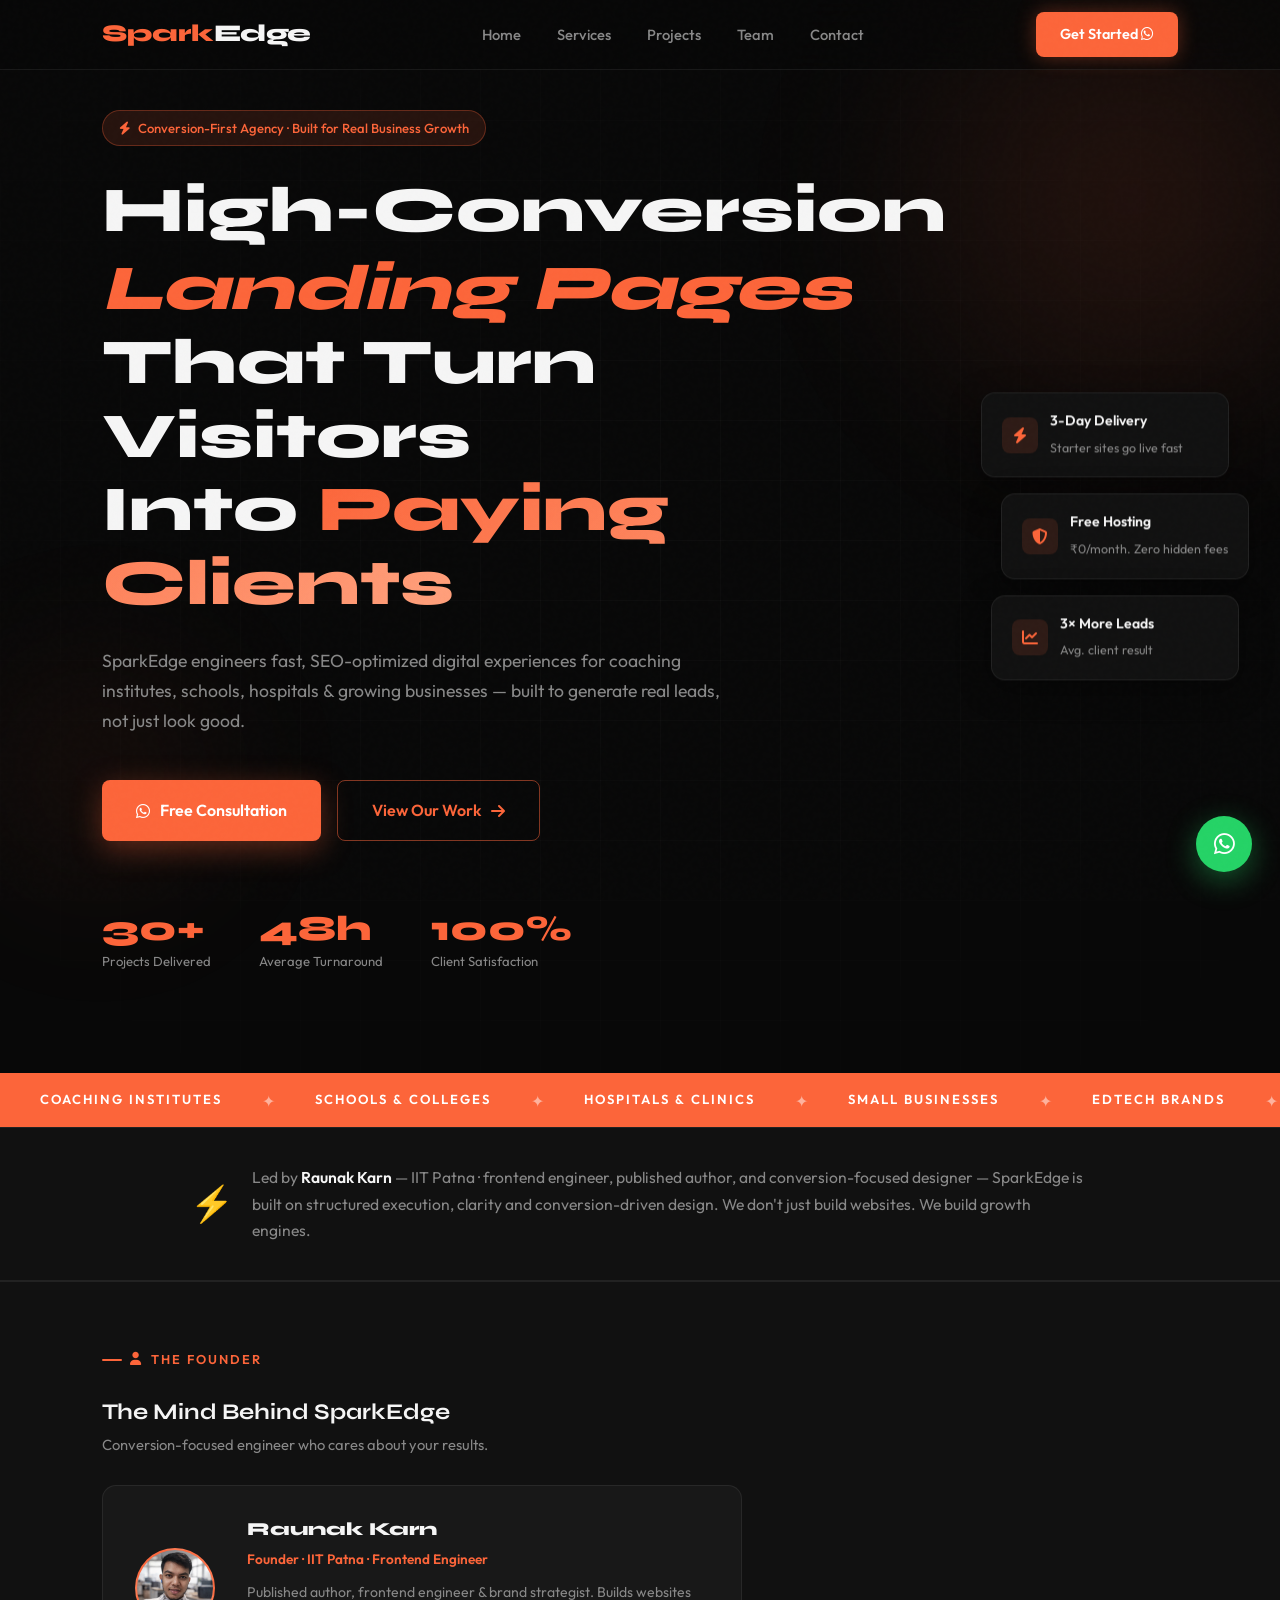
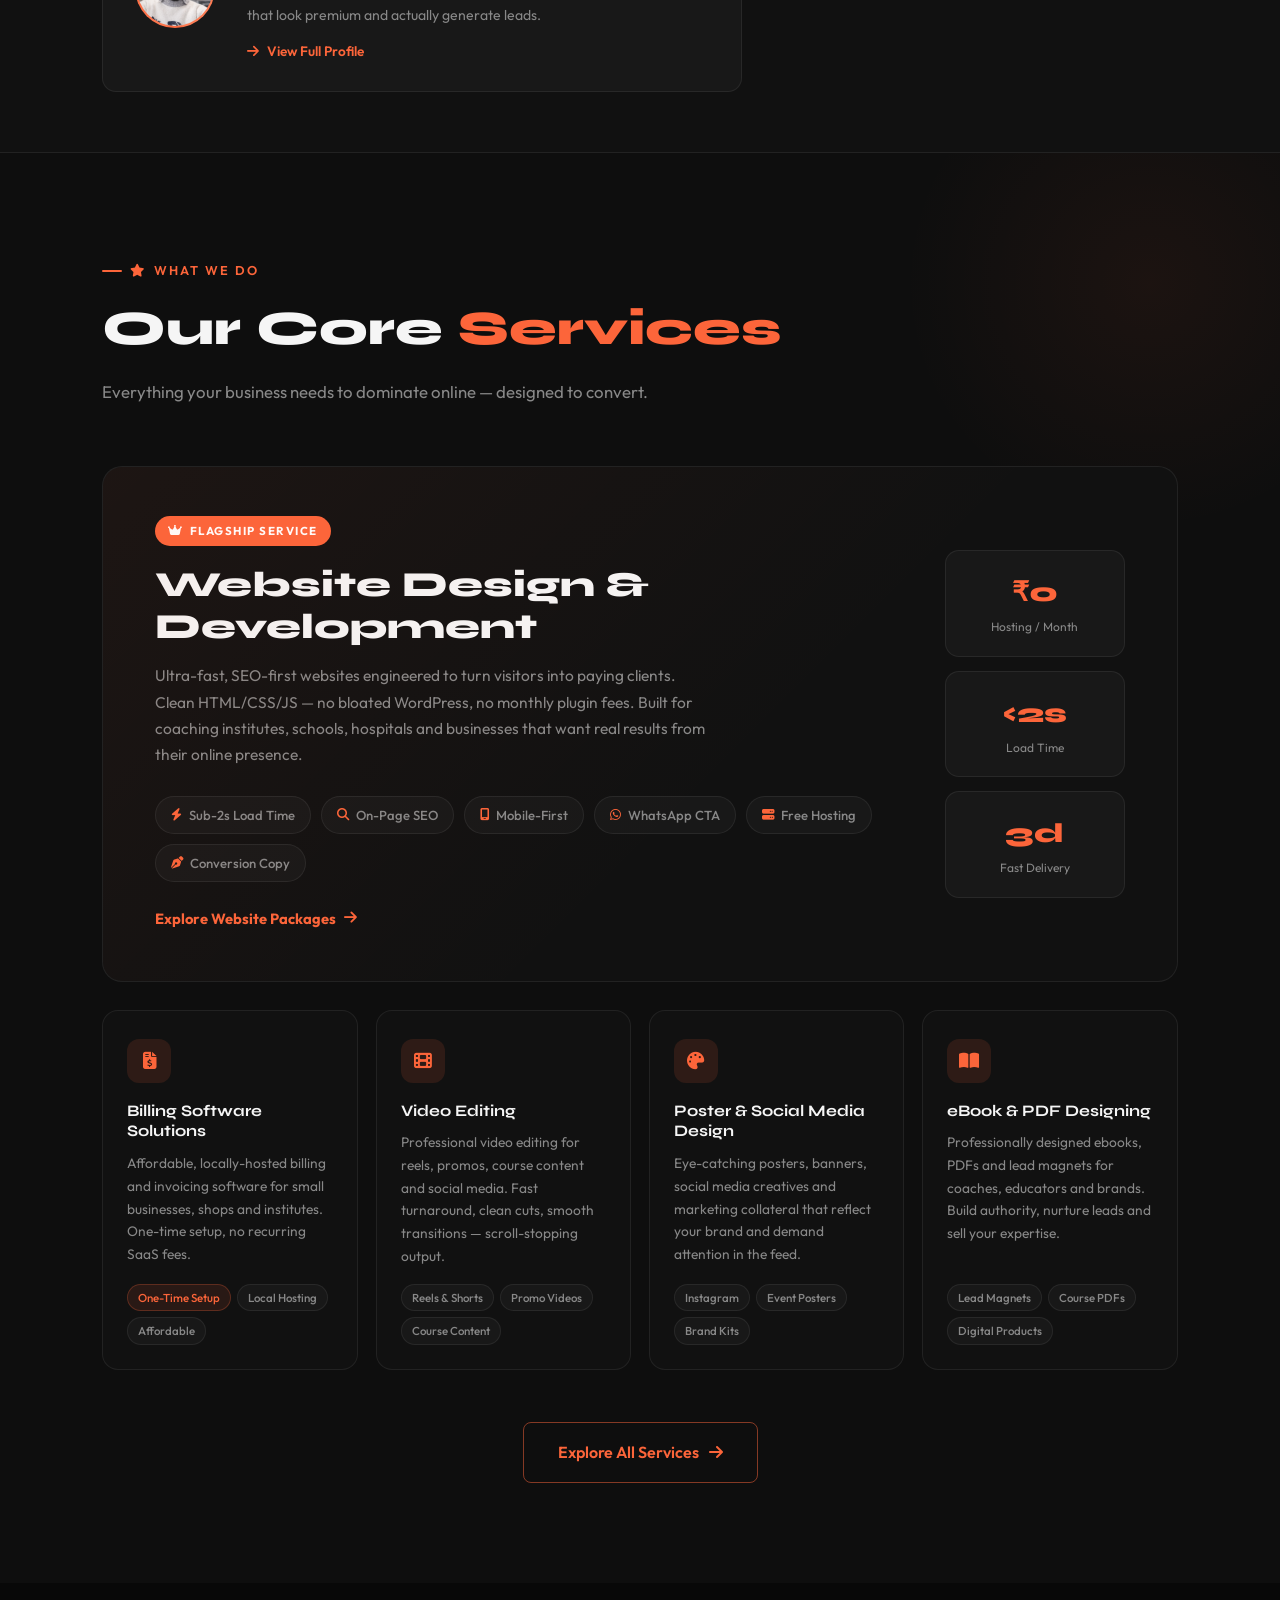
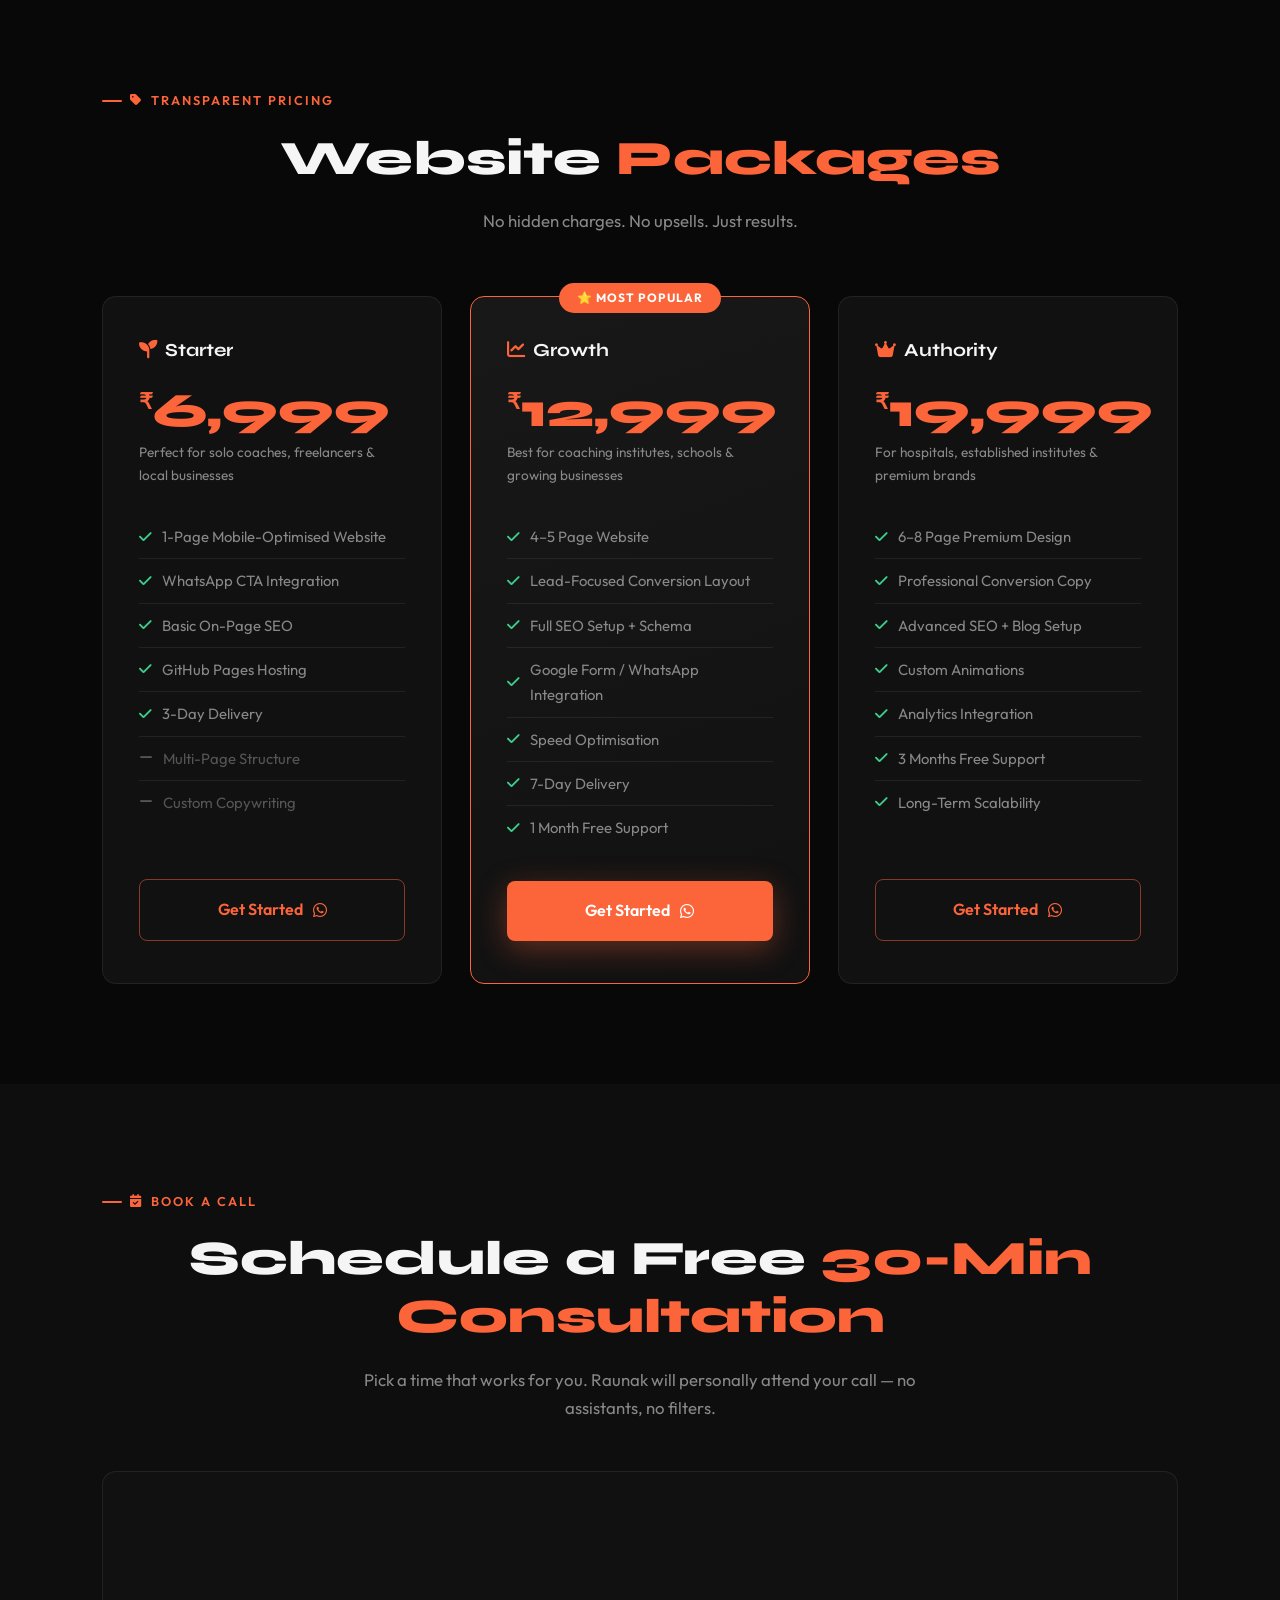
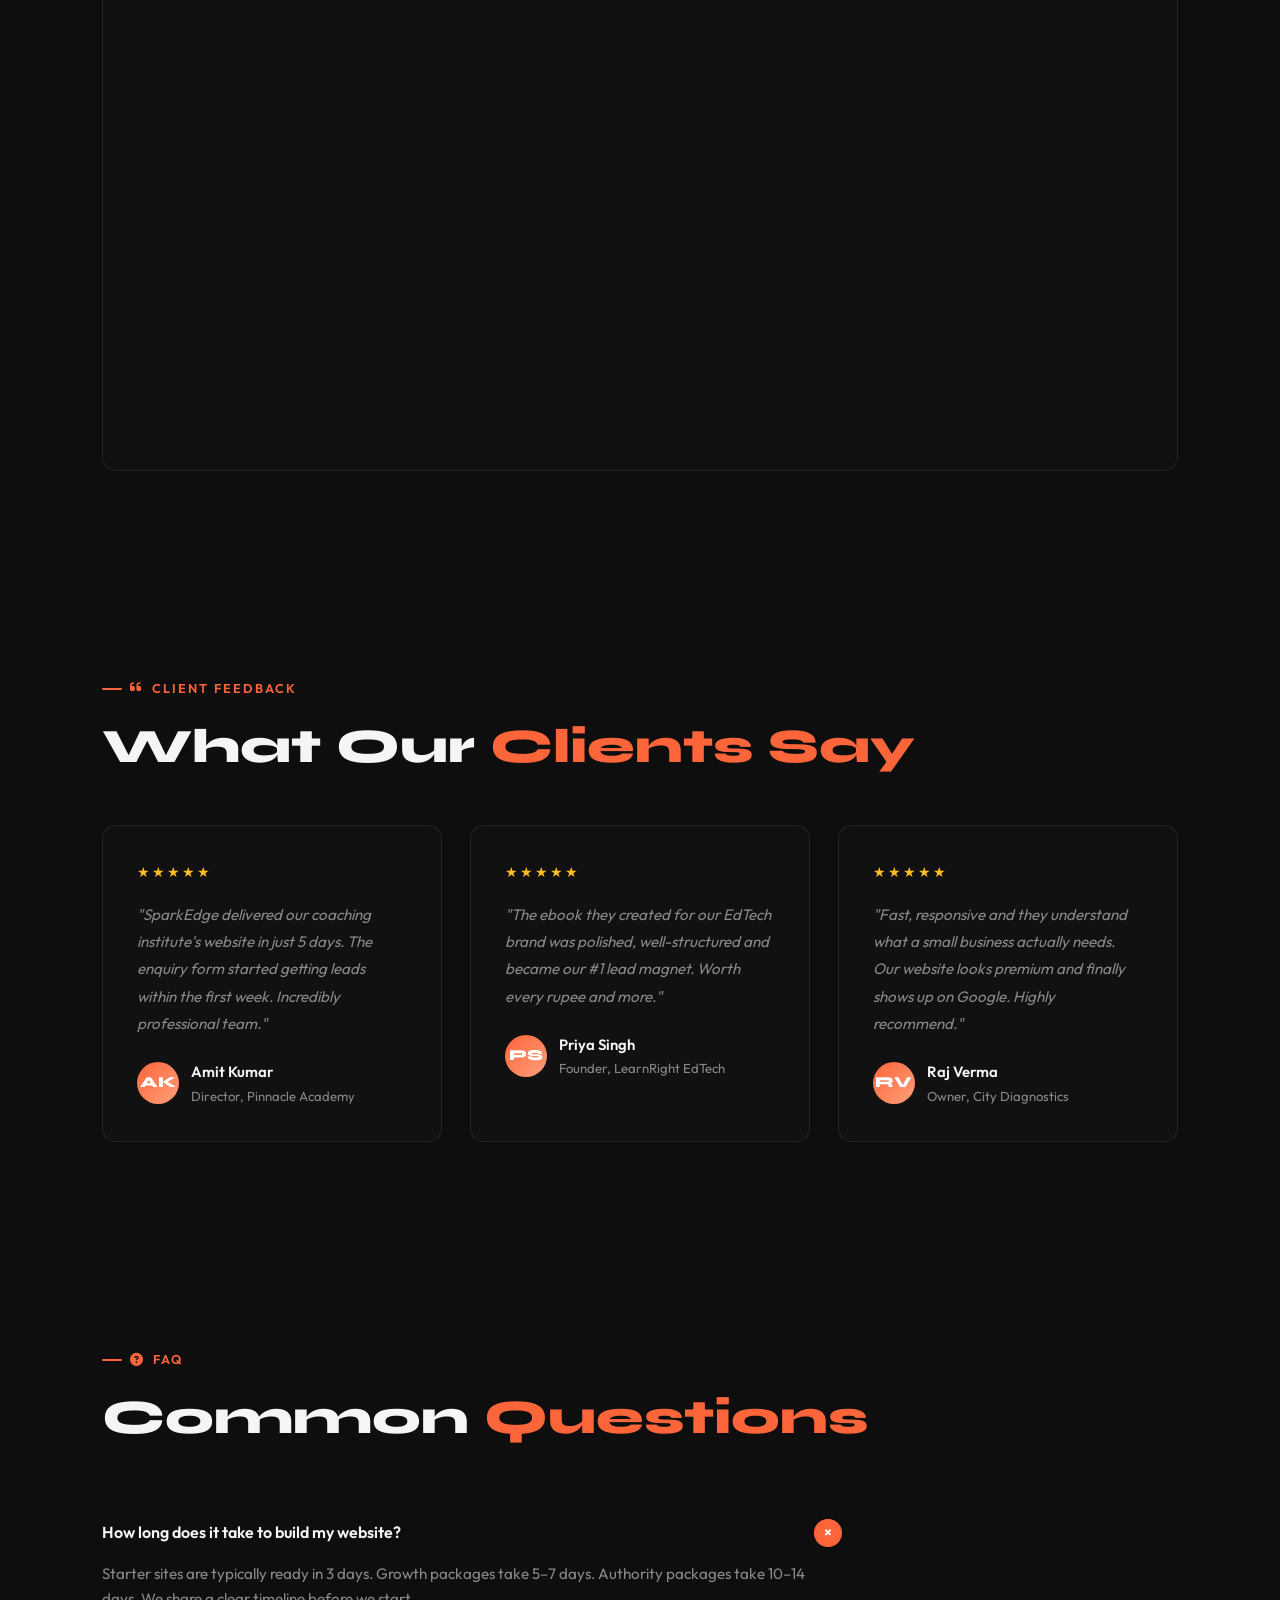
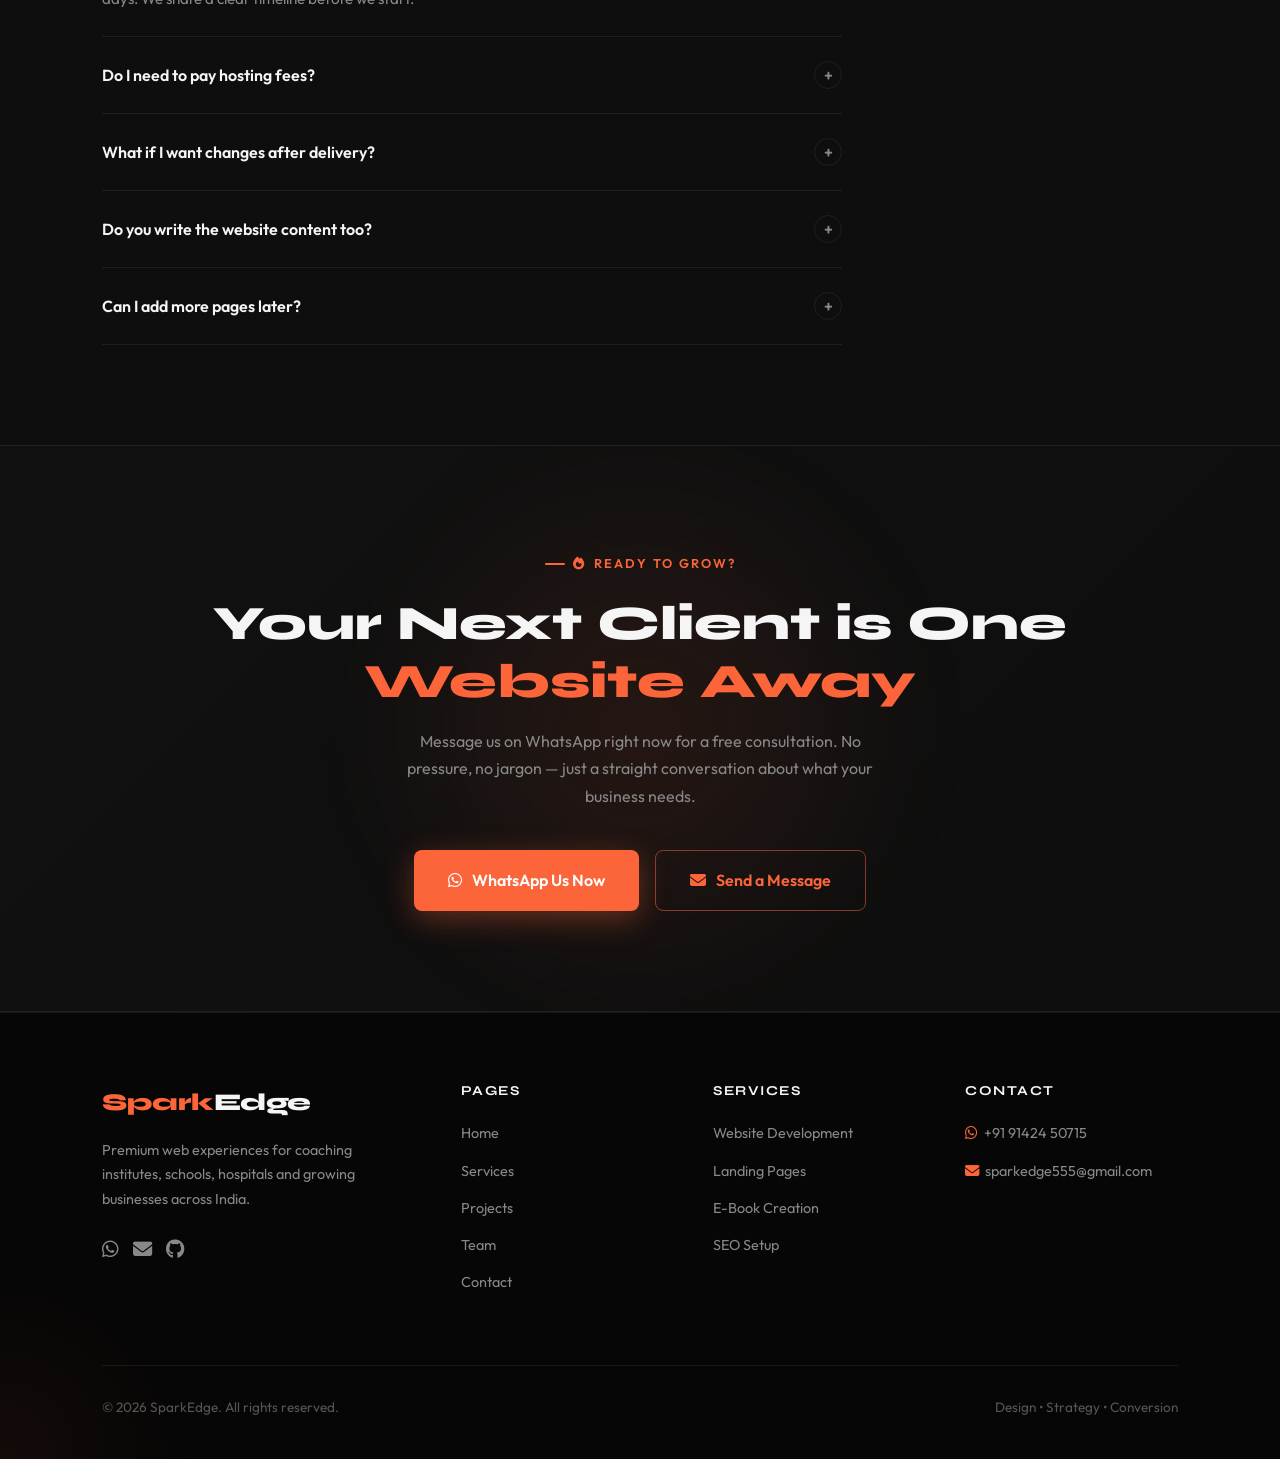
==== commit 2c01d223: "Update index.html" ====
--- a/index.html
+++ b/index.html
@@ -12,6 +12,8 @@
   <script type="application/ld+json">{"@context":"https://schema.org","@type":"Organization","name":"SparkEdge","url":"https://sparkedge-agency.github.io","contactPoint":{"@type":"ContactPoint","telephone":"+91-9142450715","contactType":"customer service"}}</script>
   <link rel="stylesheet" href="https://cdnjs.cloudflare.com/ajax/libs/font-awesome/6.5.0/css/all.min.css" />
   <link rel="stylesheet" href="style.css" />
+
+  <link rel="icon" type="image/x-icon" href="favicon-icon.ico">
   <style>
     .hero { min-height: 100vh; display: flex; align-items: center; padding-top: calc(var(--nav-h) + 40px); position: relative; overflow: hidden; }
     .hero-grid { position: absolute; inset: 0; background-image: linear-gradient(rgba(255,255,255,0.025) 1px, transparent 1px), linear-gradient(90deg, rgba(255,255,255,0.025) 1px, transparent 1px); background-size: 60px 60px; mask-image: radial-gradient(ellipse 80% 80% at 50% 50%, black 0%, transparent 100%); pointer-events: none; }
@@ -77,7 +79,261 @@
     #my-cal-inline-30min { width: 100%; height: 650px; overflow: scroll; }
 
     @media (max-width: 900px) { .hero-float-cards { display: none; } .hero-title { font-size: clamp(2rem, 7vw, 3rem); } }
-    @media (max-width: 640px) { .hero-title { font-size: clamp(1.8rem, 8vw, 2.6rem); } .founder-preview { flex-direction: column; text-align: center; gap: 20px; } .founder-preview-cta { justify-content: center; } }
+    @media (max-width: 640px) {
+      .hero { padding-top: calc(var(--nav-h) + 24px); padding-bottom: 48px; }
+      .hero-inner { padding: 0 20px; width: 100%; box-sizing: border-box; }
+      .hero-title { font-size: clamp(1.65rem, 7.5vw, 2.4rem); margin-bottom: 18px; word-break: break-word; overflow-wrap: break-word; }
+      .hero-sub { font-size: 0.92rem; line-height: 1.6; }
+      .hero-ctas { flex-direction: column; align-items: flex-start; gap: 12px; }
+      .hero-ctas .btn { width: 100%; justify-content: center; text-align: center; }
+      .hero-stats { flex-wrap: wrap; gap: 16px; }
+      .hero-stat { min-width: calc(50% - 8px); }
+      .hero-badge { font-size: 0.75rem; padding: 6px 12px; white-space: normal; text-align: center; }
+      .word-rotate-wrap { max-width: 100%; }
+      .word-rotate-track .wr-word { white-space: normal; }
+      .founder-preview { flex-direction: column; text-align: center; gap: 20px; }
+      .founder-preview-cta { justify-content: center; }
+    }
+
+    /* =============================================
+       PREMIUM SERVICES SECTION — HOME PAGE
+       ============================================= */
+    #services.services-premium {
+      background: var(--bg2);
+      position: relative;
+      overflow: hidden;
+    }
+    #services.services-premium::before {
+      content: '';
+      position: absolute;
+      top: -120px;
+      right: -120px;
+      width: 500px;
+      height: 500px;
+      border-radius: 50%;
+      background: radial-gradient(circle, rgba(252,101,58,0.06) 0%, transparent 70%);
+      pointer-events: none;
+    }
+
+    /* Main service hero card */
+    .svc-main-card {
+      position: relative;
+      background: var(--card);
+      border: 1px solid var(--border);
+      border-radius: 20px;
+      padding: 48px 52px;
+      display: grid;
+      grid-template-columns: 1fr auto;
+      gap: 40px;
+      align-items: center;
+      overflow: hidden;
+      margin-bottom: 28px;
+      transition: border-color 0.3s, box-shadow 0.3s, transform 0.3s;
+      text-decoration: none;
+      color: inherit;
+    }
+    .svc-main-card::before {
+      content: '';
+      position: absolute;
+      inset: 0;
+      background: linear-gradient(135deg, rgba(252,101,58,0.05) 0%, transparent 60%);
+      pointer-events: none;
+    }
+    .svc-main-card:hover {
+      border-color: var(--primary);
+      box-shadow: 0 24px 64px rgba(252,101,58,0.15);
+      transform: translateY(-4px);
+    }
+    .svc-main-badge {
+      display: inline-flex;
+      align-items: center;
+      gap: 7px;
+      background: var(--primary);
+      color: #fff;
+      font-size: 0.72rem;
+      font-weight: 700;
+      text-transform: uppercase;
+      letter-spacing: 1.5px;
+      padding: 5px 13px;
+      border-radius: 100px;
+      margin-bottom: 18px;
+    }
+    .svc-main-title {
+      font-family: 'Syne', sans-serif;
+      font-size: clamp(1.6rem, 3vw, 2.2rem);
+      font-weight: 800;
+      margin-bottom: 14px;
+      line-height: 1.2;
+    }
+    .svc-main-desc {
+      color: var(--muted);
+      font-size: 0.97rem;
+      line-height: 1.7;
+      max-width: 560px;
+      margin-bottom: 28px;
+    }
+    .svc-main-pills {
+      display: flex;
+      flex-wrap: wrap;
+      gap: 10px;
+    }
+    .svc-pill {
+      display: flex;
+      align-items: center;
+      gap: 7px;
+      background: var(--card2);
+      border: 1px solid var(--border);
+      border-radius: 100px;
+      padding: 7px 15px;
+      font-size: 0.82rem;
+      color: var(--muted);
+      font-weight: 500;
+      transition: border-color 0.2s, color 0.2s;
+    }
+    .svc-pill i { color: var(--primary); font-size: 0.78rem; }
+    .svc-main-card:hover .svc-pill { border-color: rgba(252,101,58,0.25); }
+    .svc-main-visual {
+      display: flex;
+      flex-direction: column;
+      gap: 14px;
+      min-width: 180px;
+    }
+    .svc-stat-box {
+      background: var(--card2);
+      border: 1px solid var(--border);
+      border-radius: 14px;
+      padding: 18px 22px;
+      text-align: center;
+    }
+    .svc-stat-box .num {
+      font-family: 'Syne', sans-serif;
+      font-size: 1.7rem;
+      font-weight: 800;
+      color: var(--primary);
+      display: block;
+    }
+    .svc-stat-box .lbl {
+      font-size: 0.75rem;
+      color: var(--muted);
+      margin-top: 2px;
+      display: block;
+    }
+    .svc-main-cta {
+      display: inline-flex;
+      align-items: center;
+      gap: 8px;
+      color: var(--primary);
+      font-weight: 700;
+      font-size: 0.92rem;
+      margin-top: 24px;
+      transition: gap 0.2s;
+    }
+    .svc-main-card:hover .svc-main-cta { gap: 14px; }
+
+    /* Other services grid */
+    .svc-grid {
+      display: grid;
+      grid-template-columns: repeat(4, 1fr);
+      gap: 18px;
+    }
+    .svc-card {
+      background: var(--card);
+      border: 1px solid var(--border);
+      border-radius: 16px;
+      padding: 28px 24px 24px;
+      display: flex;
+      flex-direction: column;
+      gap: 0;
+      transition: border-color 0.3s, transform 0.3s, box-shadow 0.3s;
+      position: relative;
+      overflow: hidden;
+    }
+    .svc-card::after {
+      content: '';
+      position: absolute;
+      bottom: 0;
+      left: 0;
+      right: 0;
+      height: 2px;
+      background: var(--primary);
+      transform: scaleX(0);
+      transition: transform 0.3s ease;
+      transform-origin: left;
+    }
+    .svc-card:hover {
+      border-color: var(--border-hover);
+      transform: translateY(-6px);
+      box-shadow: 0 20px 48px rgba(0,0,0,0.35);
+    }
+    .svc-card:hover::after {
+      transform: scaleX(1);
+    }
+    .svc-card-icon {
+      width: 44px;
+      height: 44px;
+      border-radius: 12px;
+      background: var(--primary-dim);
+      display: flex;
+      align-items: center;
+      justify-content: center;
+      color: var(--primary);
+      font-size: 1.1rem;
+      margin-bottom: 18px;
+      flex-shrink: 0;
+      transition: background 0.3s, transform 0.3s;
+    }
+    .svc-card:hover .svc-card-icon {
+      background: var(--primary);
+      color: #fff;
+      transform: scale(1.08);
+    }
+    .svc-card h3 {
+      font-family: 'Syne', sans-serif;
+      font-size: 1rem;
+      font-weight: 700;
+      margin-bottom: 10px;
+      line-height: 1.3;
+    }
+    .svc-card p {
+      color: var(--muted);
+      font-size: 0.86rem;
+      line-height: 1.65;
+      flex: 1;
+    }
+    .svc-card-tags {
+      display: flex;
+      flex-wrap: wrap;
+      gap: 6px;
+      margin-top: 16px;
+    }
+    .svc-tag {
+      font-size: 0.72rem;
+      background: var(--card2);
+      color: var(--muted);
+      border-radius: 100px;
+      padding: 3px 10px;
+      border: 1px solid var(--border);
+      font-weight: 500;
+    }
+    .svc-tag.highlight {
+      background: rgba(252,101,58,0.1);
+      color: var(--primary);
+      border-color: rgba(252,101,58,0.25);
+    }
+
+    @media (max-width: 1024px) {
+      .svc-grid { grid-template-columns: repeat(2, 1fr); }
+    }
+    @media (max-width: 768px) {
+      .svc-main-card { grid-template-columns: 1fr; padding: 32px 28px; }
+      .svc-main-visual { flex-direction: row; min-width: unset; justify-content: flex-start; }
+      .svc-stat-box { flex: 1; }
+    }
+    @media (max-width: 600px) {
+      .svc-grid { grid-template-columns: 1fr; }
+      .svc-main-card { padding: 26px 22px; }
+      .svc-main-visual { flex-direction: row; }
+    }
   </style>
 </head>
 <body>
@@ -219,43 +475,101 @@
   </a>
 </div>
 
-<!-- SERVICES PREVIEW -->
-<section id="services" style="background:var(--bg2);">
+<!-- =============================================
+     SERVICES PREVIEW — PREMIUM REDESIGN
+     ============================================= -->
+<section id="services" class="services-premium">
   <div class="section-label reveal"><i class="fa-solid fa-star"></i> What We Do</div>
   <h2 class="section-title reveal">Our Core <span>Services</span></h2>
   <p class="section-sub reveal">Everything your business needs to dominate online — designed to convert.</p>
-  <div class="grid-3">
-    <div class="card reveal">
-      <div class="card-icon"><i class="fa-solid fa-code"></i></div>
-      <h3>Static Website Development</h3>
-      <p>Ultra-fast, SEO-ready websites for coaching institutes, hospitals, schools and small businesses. Loads in under 2 seconds. Optimized to rank on Google.</p>
-    </div>
-    <div class="card reveal reveal-delay-1">
-      <div class="card-icon"><i class="fa-solid fa-bullseye"></i></div>
-      <h3>Lead-Generation Landing Pages</h3>
-      <p>Single-page conversion machines with compelling copy, clear CTA hierarchy and WhatsApp/form integration. Built to capture enquiries from day one.</p>
-    </div>
-    <div class="card reveal reveal-delay-2">
-      <div class="card-icon"><i class="fa-solid fa-book-open"></i></div>
-      <h3>E-Book Creation</h3>
-      <p>Professional ebooks for educators, coaches and brands. Build authority, nurture leads and create a powerful digital product — beautifully designed.</p>
-    </div>
-    <div class="card reveal">
-      <div class="card-icon"><i class="fa-solid fa-magnifying-glass-chart"></i></div>
-      <h3>On-Page SEO Setup</h3>
-      <p>Schema markup, meta tags, page speed optimization and keyword-aligned content structure so your site actually gets found on Google.</p>
-    </div>
-    <div class="card reveal reveal-delay-1">
-      <div class="card-icon"><i class="fa-solid fa-file-pen"></i></div>
-      <h3>Book Outline & Structuring</h3>
-      <p>Clear, logical book frameworks for publishing, marketing and knowledge positioning. We structure your expertise into a product the market values.</p>
-    </div>
-    <div class="card reveal reveal-delay-2">
-      <div class="card-icon"><i class="fa-solid fa-rocket"></i></div>
-      <h3>GitHub Pages Hosting</h3>
-      <p>Free, lightning-fast hosting on GitHub Pages included with every website. We handle the technical setup so you can focus on your business.</p>
-    </div>
-  </div>
+
+  <!-- MAIN SERVICE: Website Design & Development -->
+  <div class="svc-main-card reveal">
+    <div>
+      <div class="svc-main-badge"><i class="fa-solid fa-crown"></i> Flagship Service</div>
+      <h3 class="svc-main-title">Website Design &amp; Development</h3>
+      <p class="svc-main-desc">Ultra-fast, SEO-first websites engineered to turn visitors into paying clients. Clean HTML/CSS/JS — no bloated WordPress, no monthly plugin fees. Built for coaching institutes, schools, hospitals and businesses that want real results from their online presence.</p>
+      <div class="svc-main-pills">
+        <span class="svc-pill"><i class="fa-solid fa-bolt"></i> Sub-2s Load Time</span>
+        <span class="svc-pill"><i class="fa-solid fa-magnifying-glass"></i> On-Page SEO</span>
+        <span class="svc-pill"><i class="fa-solid fa-mobile-screen"></i> Mobile-First</span>
+        <span class="svc-pill"><i class="fa-brands fa-whatsapp"></i> WhatsApp CTA</span>
+        <span class="svc-pill"><i class="fa-solid fa-server"></i> Free Hosting</span>
+        <span class="svc-pill"><i class="fa-solid fa-pen-nib"></i> Conversion Copy</span>
+      </div>
+      <div class="svc-main-cta">
+        Explore Website Packages <i class="fa-solid fa-arrow-right"></i>
+      </div>
+    </div>
+    <div class="svc-main-visual">
+      <div class="svc-stat-box">
+        <span class="num">₹0</span>
+        <span class="lbl">Hosting / Month</span>
+      </div>
+      <div class="svc-stat-box">
+        <span class="num">&lt;2s</span>
+        <span class="lbl">Load Time</span>
+      </div>
+      <div class="svc-stat-box">
+        <span class="num">3d</span>
+        <span class="lbl">Fast Delivery</span>
+      </div>
+    </div>
+  </div>
+
+  <!-- OTHER SERVICES GRID -->
+  <div class="svc-grid">
+
+    <!-- Billing Software -->
+    <div class="svc-card reveal">
+      <div class="svc-card-icon"><i class="fa-solid fa-file-invoice-dollar"></i></div>
+      <h3>Billing Software Solutions</h3>
+      <p>Affordable, locally-hosted billing and invoicing software for small businesses, shops and institutes. One-time setup, no recurring SaaS fees.</p>
+      <div class="svc-card-tags">
+        <span class="svc-tag highlight">One-Time Setup</span>
+        <span class="svc-tag">Local Hosting</span>
+        <span class="svc-tag">Affordable</span>
+      </div>
+    </div>
+
+    <!-- Video Editing -->
+    <div class="svc-card reveal reveal-delay-1">
+      <div class="svc-card-icon"><i class="fa-solid fa-film"></i></div>
+      <h3>Video Editing</h3>
+      <p>Professional video editing for reels, promos, course content and social media. Fast turnaround, clean cuts, smooth transitions — scroll-stopping output.</p>
+      <div class="svc-card-tags">
+        <span class="svc-tag">Reels & Shorts</span>
+        <span class="svc-tag">Promo Videos</span>
+        <span class="svc-tag">Course Content</span>
+      </div>
+    </div>
+
+    <!-- Poster & Social Media Design -->
+    <div class="svc-card reveal reveal-delay-2">
+      <div class="svc-card-icon"><i class="fa-solid fa-palette"></i></div>
+      <h3>Poster &amp; Social Media Design</h3>
+      <p>Eye-catching posters, banners, social media creatives and marketing collateral that reflect your brand and demand attention in the feed.</p>
+      <div class="svc-card-tags">
+        <span class="svc-tag">Instagram</span>
+        <span class="svc-tag">Event Posters</span>
+        <span class="svc-tag">Brand Kits</span>
+      </div>
+    </div>
+
+    <!-- eBook / PDF Designing -->
+    <div class="svc-card reveal reveal-delay-3">
+      <div class="svc-card-icon"><i class="fa-solid fa-book-open"></i></div>
+      <h3>eBook &amp; PDF Designing</h3>
+      <p>Professionally designed ebooks, PDFs and lead magnets for coaches, educators and brands. Build authority, nurture leads and sell your expertise.</p>
+      <div class="svc-card-tags">
+        <span class="svc-tag">Lead Magnets</span>
+        <span class="svc-tag">Course PDFs</span>
+        <span class="svc-tag">Digital Products</span>
+      </div>
+    </div>
+
+  </div>
+
   <div style="text-align:center;margin-top:52px;" class="reveal">
     <a href="services.html" class="btn btn-outline">Explore All Services <i class="fa-solid fa-arrow-right"></i></a>
   </div>
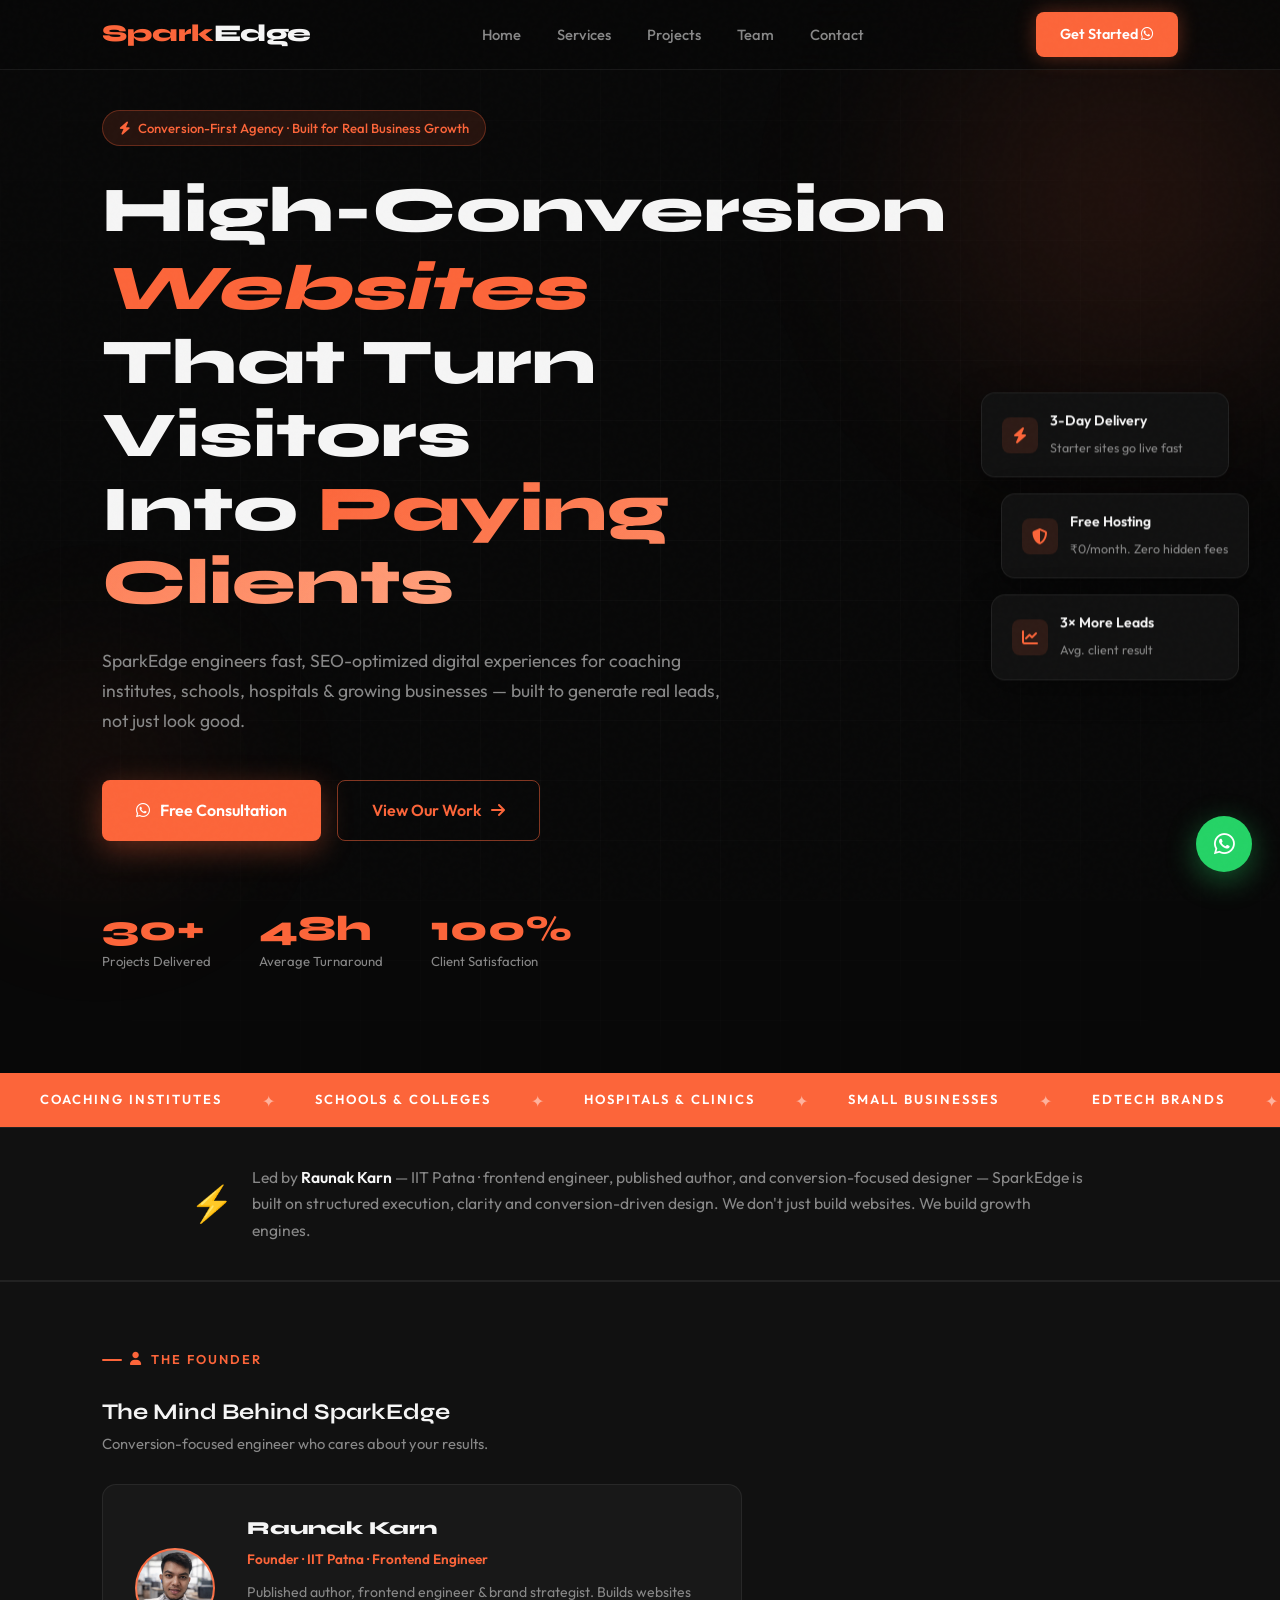
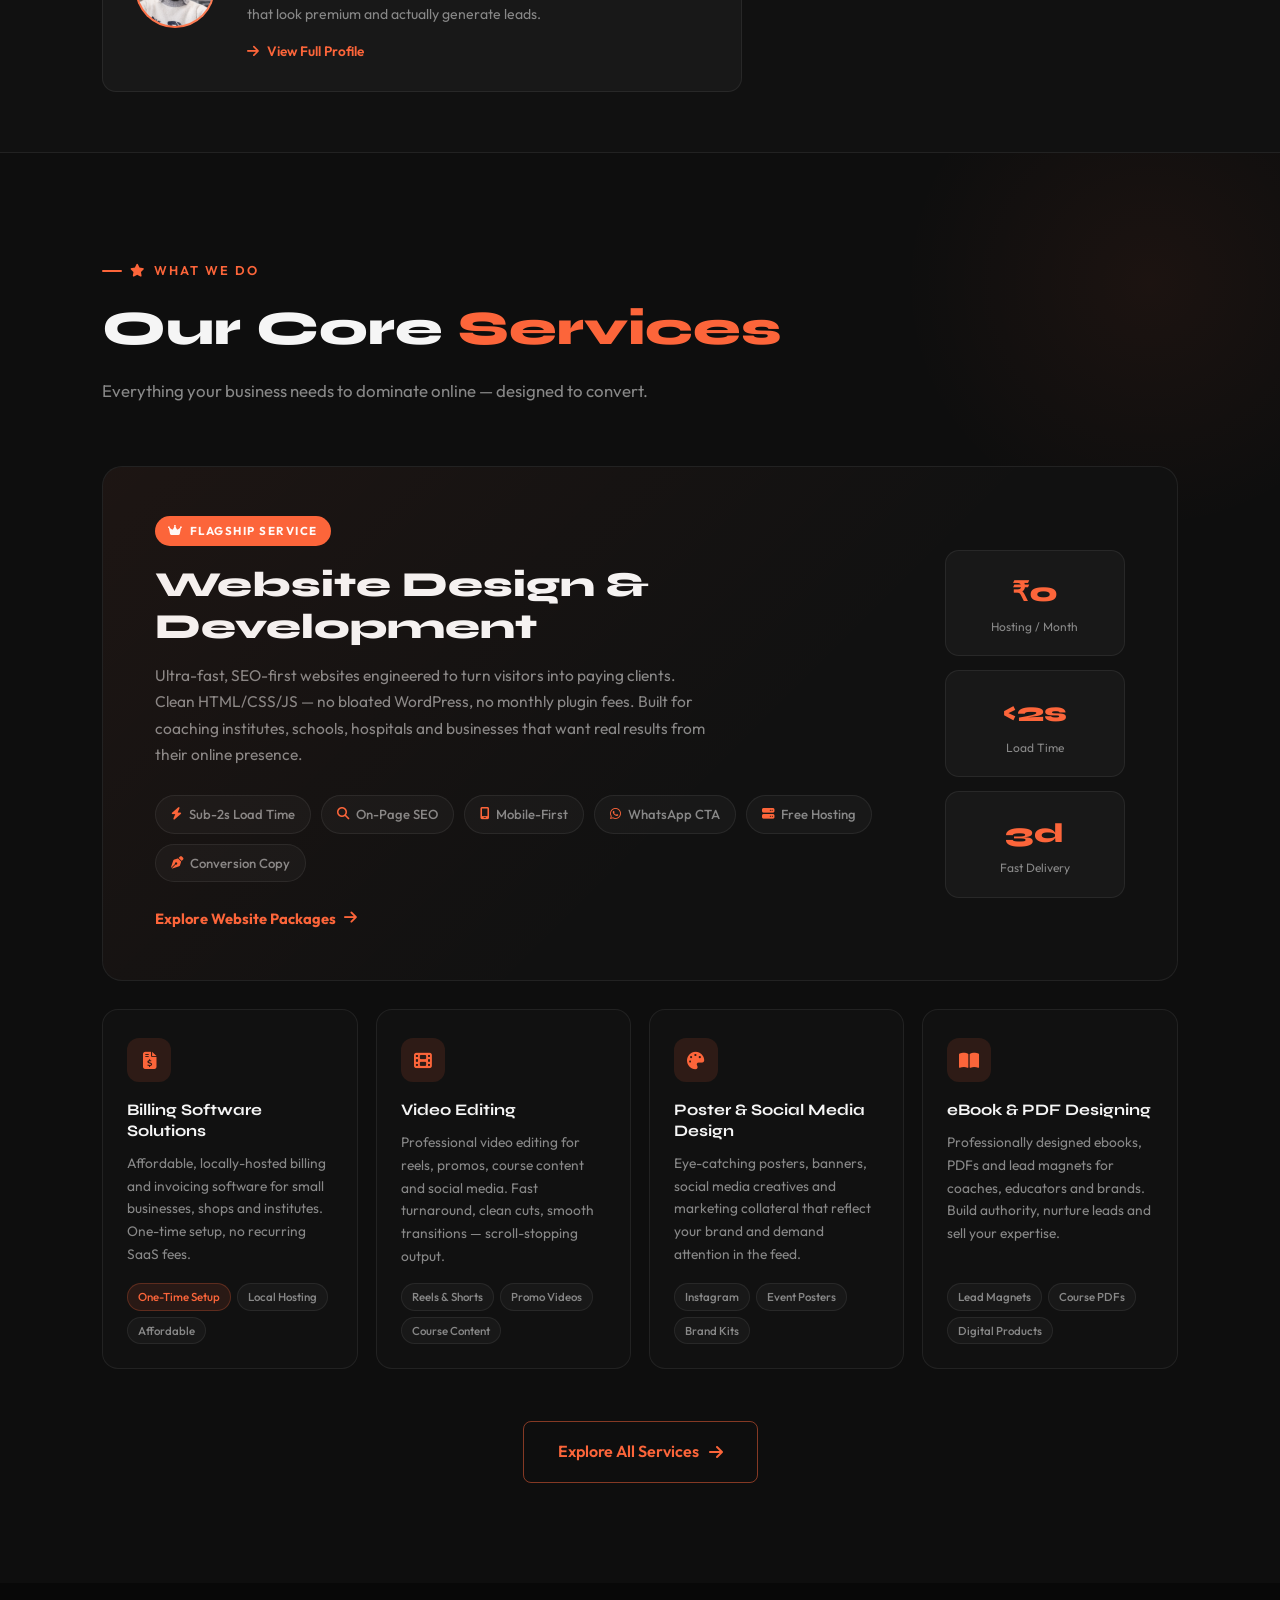
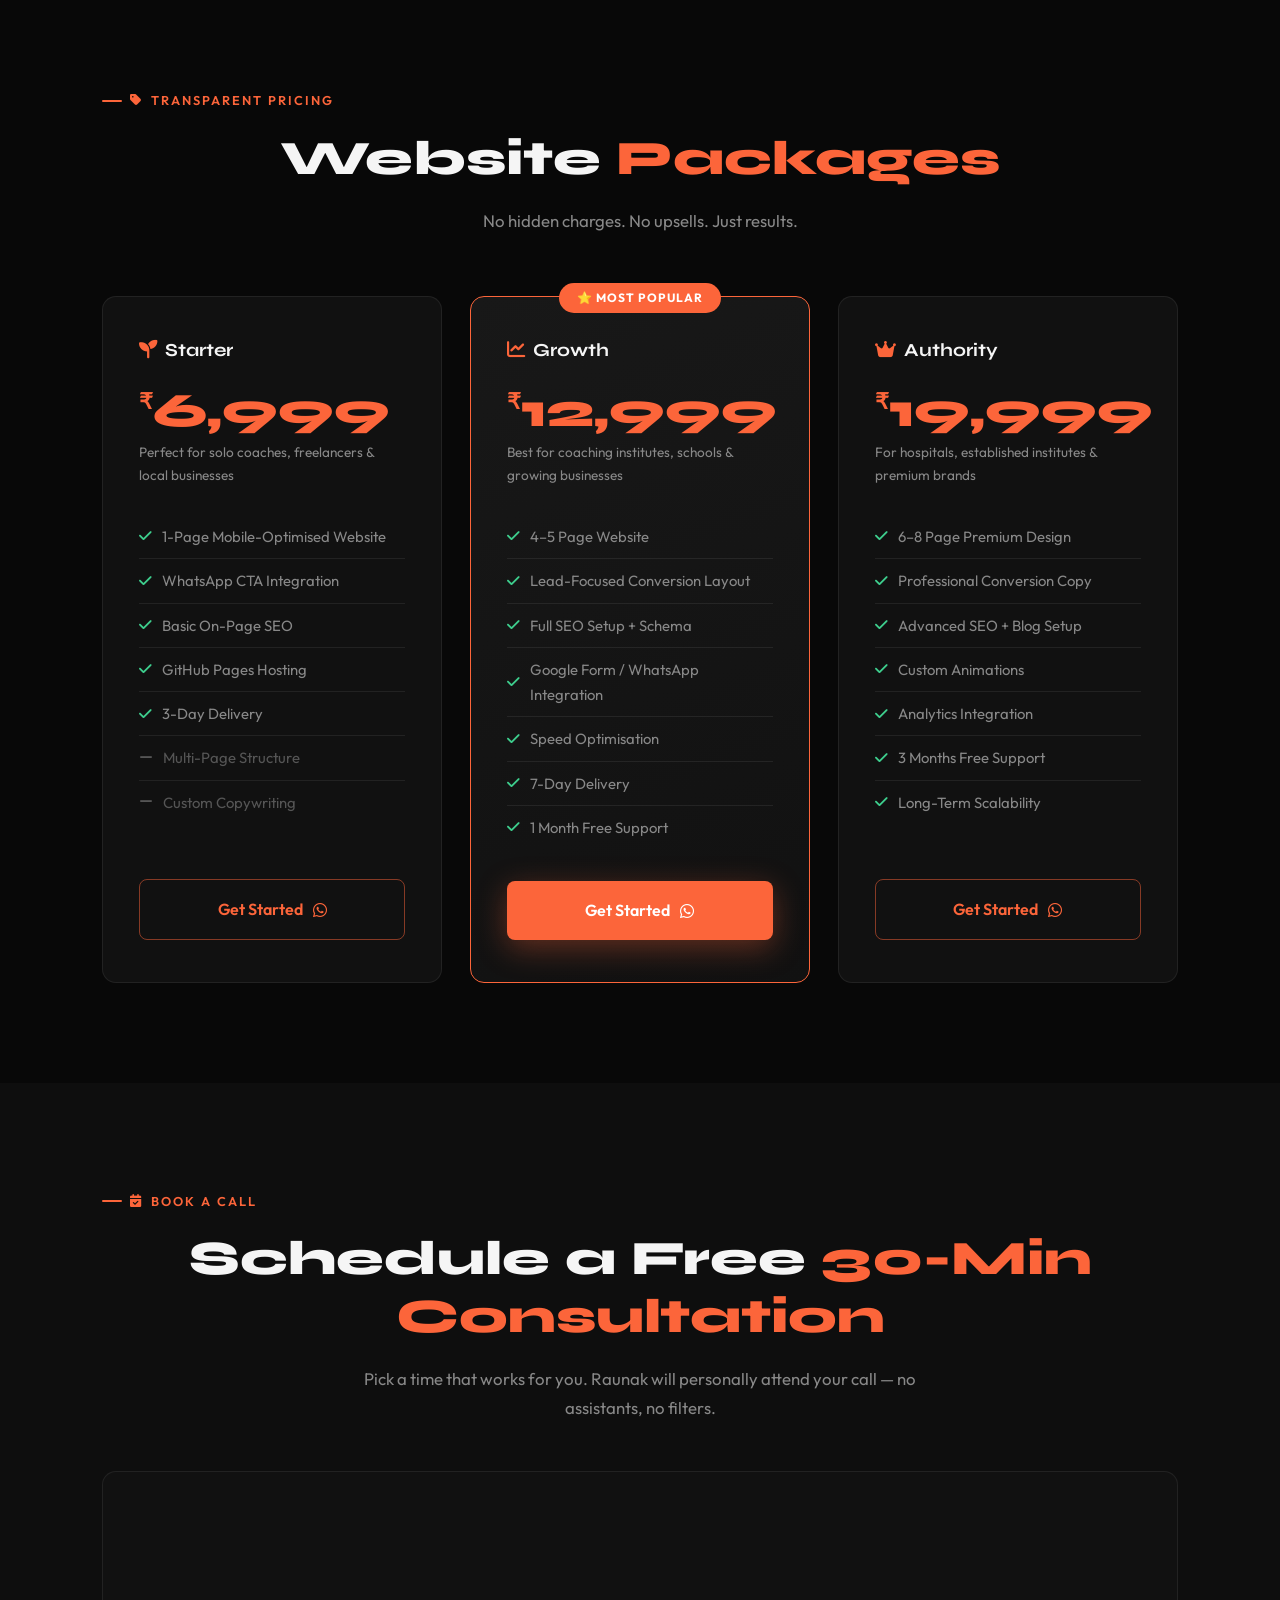
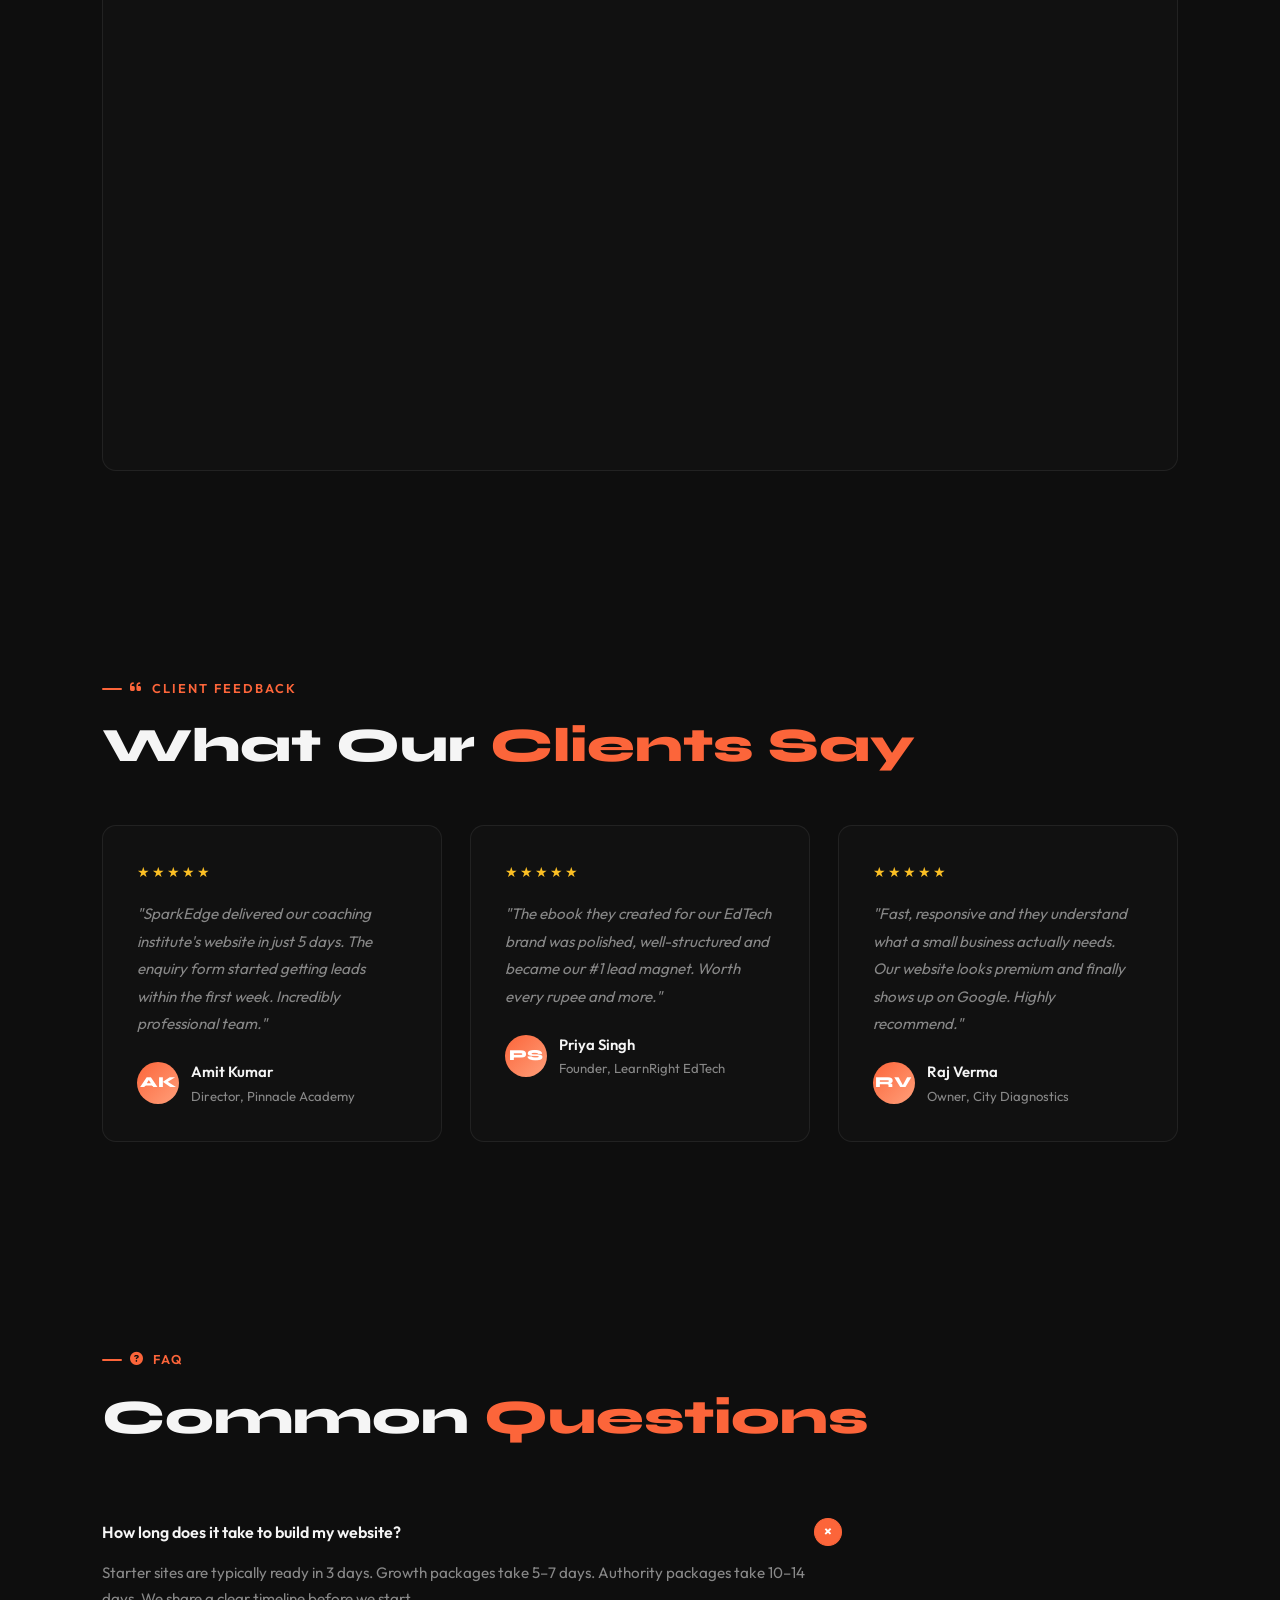
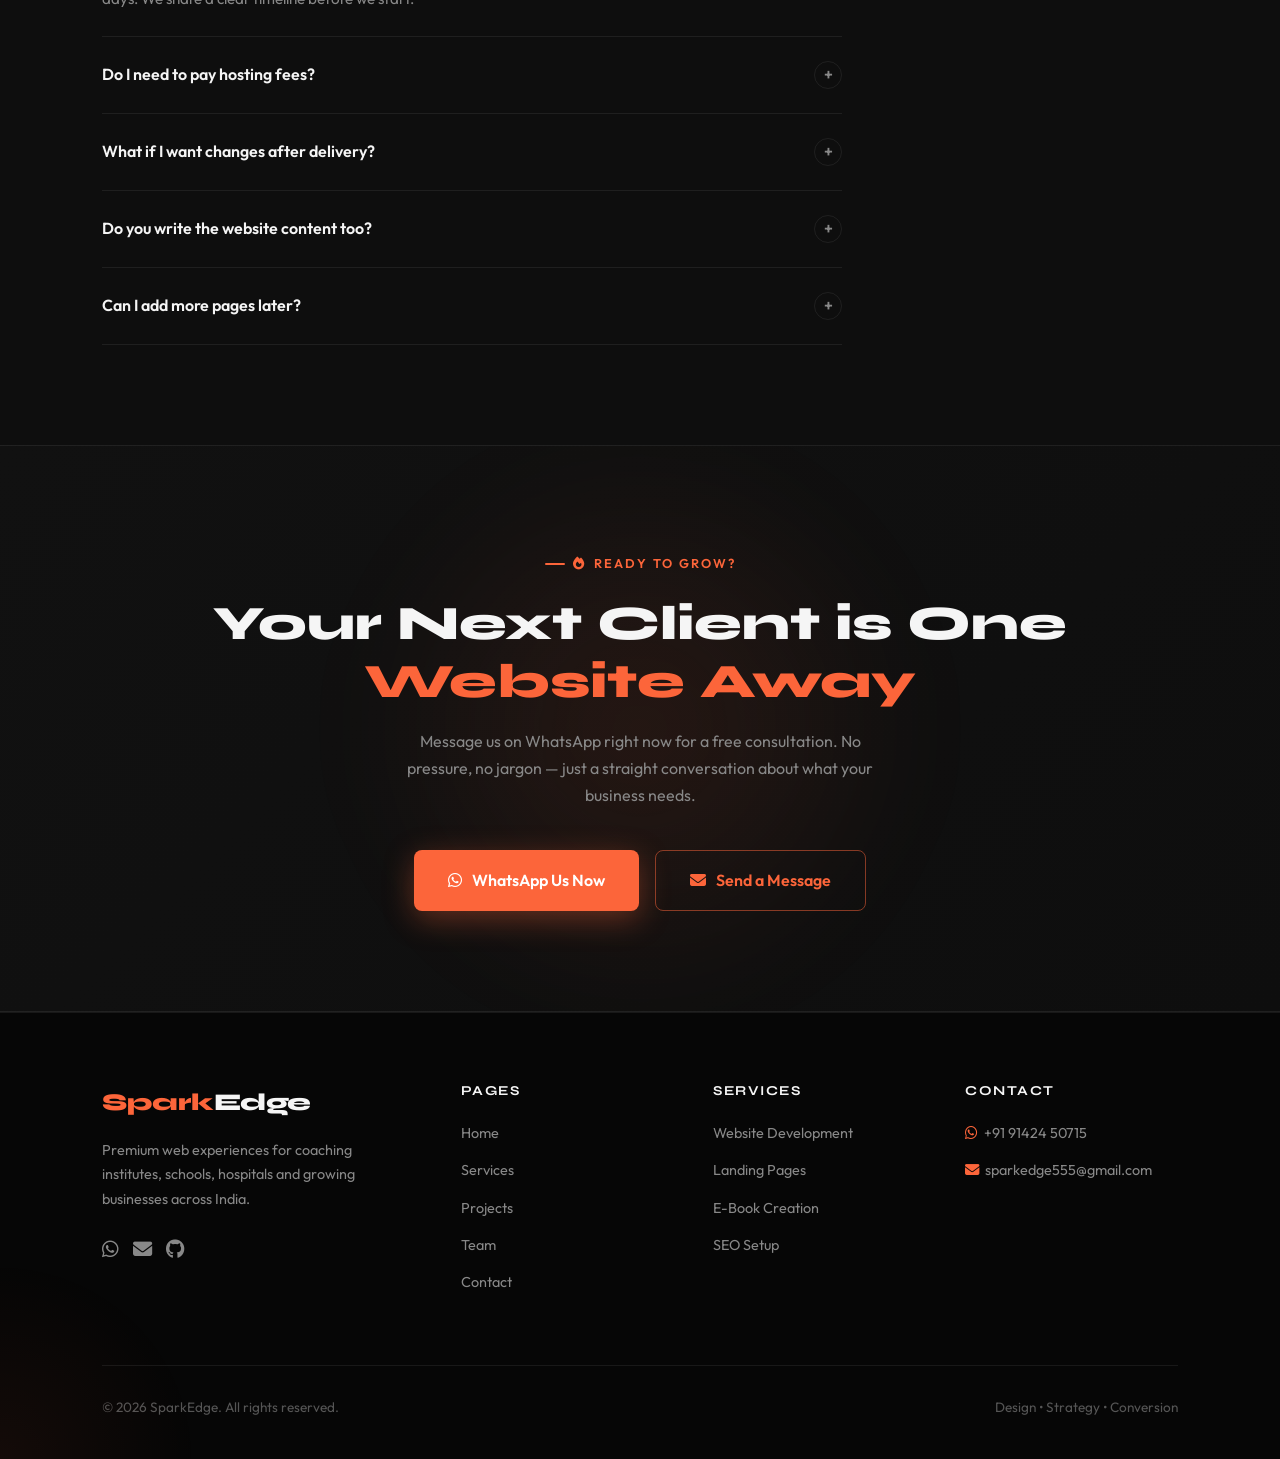
==== commit fde46a8c: "Update index.html" ====
--- a/index.html
+++ b/index.html
@@ -12,7 +12,6 @@
   <script type="application/ld+json">{"@context":"https://schema.org","@type":"Organization","name":"SparkEdge","url":"https://sparkedge-agency.github.io","contactPoint":{"@type":"ContactPoint","telephone":"+91-9142450715","contactType":"customer service"}}</script>
   <link rel="stylesheet" href="https://cdnjs.cloudflare.com/ajax/libs/font-awesome/6.5.0/css/all.min.css" />
   <link rel="stylesheet" href="style.css" />
-
   <link rel="icon" type="image/x-icon" href="favicon-icon.ico">
   <style>
     .hero { min-height: 100vh; display: flex; align-items: center; padding-top: calc(var(--nav-h) + 40px); position: relative; overflow: hidden; }
@@ -21,12 +20,11 @@
     .particle { position: absolute; width: 2px; height: 2px; background: var(--primary); border-radius: 50%; animation: particle-rise linear infinite; opacity: 0; }
     @keyframes particle-rise { 0% { transform: translateY(100vh); opacity: 0; } 10% { opacity: 0.6; } 90% { opacity: 0.3; } 100% { transform: translateY(-100px); opacity: 0; } }
 
-    /* === FIXED WORD ROTATE === */
+    /* === WORD ROTATE === */
     .word-rotate-wrap {
       display: inline-block;
       overflow: hidden;
       vertical-align: middle;
-      /* height set via JS after fonts load */
     }
     .word-rotate-track {
       display: flex;
@@ -63,7 +61,6 @@
     .marquee-dot { color: rgba(255,255,255,0.5); }
     @keyframes marquee { from { transform: translateX(0); } to { transform: translateX(-50%); } }
 
-    /* Founder preview */
     .team-preview-strip { background: var(--card); border-top: 1px solid var(--border); border-bottom: 1px solid var(--border); padding: 60px 8%; }
     .founder-preview { display: flex; align-items: center; gap: 32px; background: var(--card2); border: 1px solid var(--border); border-radius: var(--radius); padding: 28px 32px; max-width: 640px; transition: all 0.3s; text-decoration: none; color: inherit; }
     .founder-preview:hover { border-color: var(--border-hover); transform: translateY(-4px); box-shadow: 0 20px 50px rgba(0,0,0,0.5); }
@@ -78,262 +75,91 @@
     .cal-container { background: var(--card); border: 1px solid var(--border); border-radius: var(--radius); overflow: hidden; min-height: 600px; }
     #my-cal-inline-30min { width: 100%; height: 650px; overflow: scroll; }
 
-    @media (max-width: 900px) { .hero-float-cards { display: none; } .hero-title { font-size: clamp(2rem, 7vw, 3rem); } }
+    @media (max-width: 900px) {
+      .hero-float-cards { display: none; }
+      .hero-title { font-size: clamp(2rem, 7vw, 3rem); }
+    }
+
+    /* =====================================================
+       MOBILE FIX — HERO ONLY — nothing else changed
+       Root cause: font too big → "High-Conversion" breaks
+       Word rotate: words must not overflow screen width
+       ===================================================== */
     @media (max-width: 640px) {
       .hero { padding-top: calc(var(--nav-h) + 24px); padding-bottom: 48px; }
       .hero-inner { padding: 0 20px; width: 100%; box-sizing: border-box; }
-      .hero-title { font-size: clamp(1.65rem, 7.5vw, 2.4rem); margin-bottom: 18px; word-break: break-word; overflow-wrap: break-word; }
+
+      /* Smaller font so "High-Conversion" stays on one line
+         and rotating words stay within viewport width         */
+      .hero-title {
+        font-size: clamp(1.25rem, 6vw, 1.7rem);
+        margin-bottom: 18px;
+        word-break: normal;
+        overflow-wrap: normal;
+      }
+
+      /* word-rotate: keep overflow:hidden so words don't bleed,
+         but allow wrap to be wide enough for longest word       */
+      .word-rotate-wrap {
+        overflow: hidden;
+        max-width: calc(100vw - 40px); /* never wider than screen */
+        vertical-align: middle;
+      }
+      /* Let long words scale down with the title font instead of overflowing */
+      .word-rotate-track .wr-word {
+        white-space: nowrap;
+        font-size: inherit;
+      }
+
       .hero-sub { font-size: 0.92rem; line-height: 1.6; }
       .hero-ctas { flex-direction: column; align-items: flex-start; gap: 12px; }
       .hero-ctas .btn { width: 100%; justify-content: center; text-align: center; }
       .hero-stats { flex-wrap: wrap; gap: 16px; }
       .hero-stat { min-width: calc(50% - 8px); }
       .hero-badge { font-size: 0.75rem; padding: 6px 12px; white-space: normal; text-align: center; }
-      .word-rotate-wrap { max-width: 100%; }
-      .word-rotate-track .wr-word { white-space: normal; }
       .founder-preview { flex-direction: column; text-align: center; gap: 20px; }
       .founder-preview-cta { justify-content: center; }
     }
 
     /* =============================================
-       PREMIUM SERVICES SECTION — HOME PAGE
+       PREMIUM SERVICES SECTION
        ============================================= */
-    #services.services-premium {
-      background: var(--bg2);
-      position: relative;
-      overflow: hidden;
-    }
-    #services.services-premium::before {
-      content: '';
-      position: absolute;
-      top: -120px;
-      right: -120px;
-      width: 500px;
-      height: 500px;
-      border-radius: 50%;
-      background: radial-gradient(circle, rgba(252,101,58,0.06) 0%, transparent 70%);
-      pointer-events: none;
-    }
-
-    /* Main service hero card */
-    .svc-main-card {
-      position: relative;
-      background: var(--card);
-      border: 1px solid var(--border);
-      border-radius: 20px;
-      padding: 48px 52px;
-      display: grid;
-      grid-template-columns: 1fr auto;
-      gap: 40px;
-      align-items: center;
-      overflow: hidden;
-      margin-bottom: 28px;
-      transition: border-color 0.3s, box-shadow 0.3s, transform 0.3s;
-      text-decoration: none;
-      color: inherit;
-    }
-    .svc-main-card::before {
-      content: '';
-      position: absolute;
-      inset: 0;
-      background: linear-gradient(135deg, rgba(252,101,58,0.05) 0%, transparent 60%);
-      pointer-events: none;
-    }
-    .svc-main-card:hover {
-      border-color: var(--primary);
-      box-shadow: 0 24px 64px rgba(252,101,58,0.15);
-      transform: translateY(-4px);
-    }
-    .svc-main-badge {
-      display: inline-flex;
-      align-items: center;
-      gap: 7px;
-      background: var(--primary);
-      color: #fff;
-      font-size: 0.72rem;
-      font-weight: 700;
-      text-transform: uppercase;
-      letter-spacing: 1.5px;
-      padding: 5px 13px;
-      border-radius: 100px;
-      margin-bottom: 18px;
-    }
-    .svc-main-title {
-      font-family: 'Syne', sans-serif;
-      font-size: clamp(1.6rem, 3vw, 2.2rem);
-      font-weight: 800;
-      margin-bottom: 14px;
-      line-height: 1.2;
-    }
-    .svc-main-desc {
-      color: var(--muted);
-      font-size: 0.97rem;
-      line-height: 1.7;
-      max-width: 560px;
-      margin-bottom: 28px;
-    }
-    .svc-main-pills {
-      display: flex;
-      flex-wrap: wrap;
-      gap: 10px;
-    }
-    .svc-pill {
-      display: flex;
-      align-items: center;
-      gap: 7px;
-      background: var(--card2);
-      border: 1px solid var(--border);
-      border-radius: 100px;
-      padding: 7px 15px;
-      font-size: 0.82rem;
-      color: var(--muted);
-      font-weight: 500;
-      transition: border-color 0.2s, color 0.2s;
-    }
+    #services.services-premium { background: var(--bg2); position: relative; overflow: hidden; }
+    #services.services-premium::before { content: ''; position: absolute; top: -120px; right: -120px; width: 500px; height: 500px; border-radius: 50%; background: radial-gradient(circle, rgba(252,101,58,0.06) 0%, transparent 70%); pointer-events: none; }
+
+    .svc-main-card { position: relative; background: var(--card); border: 1px solid var(--border); border-radius: 20px; padding: 48px 52px; display: grid; grid-template-columns: 1fr auto; gap: 40px; align-items: center; overflow: hidden; margin-bottom: 28px; transition: border-color 0.3s, box-shadow 0.3s, transform 0.3s; text-decoration: none; color: inherit; }
+    .svc-main-card::before { content: ''; position: absolute; inset: 0; background: linear-gradient(135deg, rgba(252,101,58,0.05) 0%, transparent 60%); pointer-events: none; }
+    .svc-main-card:hover { border-color: var(--primary); box-shadow: 0 24px 64px rgba(252,101,58,0.15); transform: translateY(-4px); }
+    .svc-main-badge { display: inline-flex; align-items: center; gap: 7px; background: var(--primary); color: #fff; font-size: 0.72rem; font-weight: 700; text-transform: uppercase; letter-spacing: 1.5px; padding: 5px 13px; border-radius: 100px; margin-bottom: 18px; }
+    .svc-main-title { font-family: 'Syne', sans-serif; font-size: clamp(1.6rem, 3vw, 2.2rem); font-weight: 800; margin-bottom: 14px; line-height: 1.2; }
+    .svc-main-desc { color: var(--muted); font-size: 0.97rem; line-height: 1.7; max-width: 560px; margin-bottom: 28px; }
+    .svc-main-pills { display: flex; flex-wrap: wrap; gap: 10px; }
+    .svc-pill { display: flex; align-items: center; gap: 7px; background: var(--card2); border: 1px solid var(--border); border-radius: 100px; padding: 7px 15px; font-size: 0.82rem; color: var(--muted); font-weight: 500; transition: border-color 0.2s, color 0.2s; }
     .svc-pill i { color: var(--primary); font-size: 0.78rem; }
     .svc-main-card:hover .svc-pill { border-color: rgba(252,101,58,0.25); }
-    .svc-main-visual {
-      display: flex;
-      flex-direction: column;
-      gap: 14px;
-      min-width: 180px;
-    }
-    .svc-stat-box {
-      background: var(--card2);
-      border: 1px solid var(--border);
-      border-radius: 14px;
-      padding: 18px 22px;
-      text-align: center;
-    }
-    .svc-stat-box .num {
-      font-family: 'Syne', sans-serif;
-      font-size: 1.7rem;
-      font-weight: 800;
-      color: var(--primary);
-      display: block;
-    }
-    .svc-stat-box .lbl {
-      font-size: 0.75rem;
-      color: var(--muted);
-      margin-top: 2px;
-      display: block;
-    }
-    .svc-main-cta {
-      display: inline-flex;
-      align-items: center;
-      gap: 8px;
-      color: var(--primary);
-      font-weight: 700;
-      font-size: 0.92rem;
-      margin-top: 24px;
-      transition: gap 0.2s;
-    }
+    .svc-main-visual { display: flex; flex-direction: column; gap: 14px; min-width: 180px; }
+    .svc-stat-box { background: var(--card2); border: 1px solid var(--border); border-radius: 14px; padding: 18px 22px; text-align: center; }
+    .svc-stat-box .num { font-family: 'Syne', sans-serif; font-size: 1.7rem; font-weight: 800; color: var(--primary); display: block; }
+    .svc-stat-box .lbl { font-size: 0.75rem; color: var(--muted); margin-top: 2px; display: block; }
+    .svc-main-cta { display: inline-flex; align-items: center; gap: 8px; color: var(--primary); font-weight: 700; font-size: 0.92rem; margin-top: 24px; transition: gap 0.2s; }
     .svc-main-card:hover .svc-main-cta { gap: 14px; }
 
-    /* Other services grid */
-    .svc-grid {
-      display: grid;
-      grid-template-columns: repeat(4, 1fr);
-      gap: 18px;
-    }
-    .svc-card {
-      background: var(--card);
-      border: 1px solid var(--border);
-      border-radius: 16px;
-      padding: 28px 24px 24px;
-      display: flex;
-      flex-direction: column;
-      gap: 0;
-      transition: border-color 0.3s, transform 0.3s, box-shadow 0.3s;
-      position: relative;
-      overflow: hidden;
-    }
-    .svc-card::after {
-      content: '';
-      position: absolute;
-      bottom: 0;
-      left: 0;
-      right: 0;
-      height: 2px;
-      background: var(--primary);
-      transform: scaleX(0);
-      transition: transform 0.3s ease;
-      transform-origin: left;
-    }
-    .svc-card:hover {
-      border-color: var(--border-hover);
-      transform: translateY(-6px);
-      box-shadow: 0 20px 48px rgba(0,0,0,0.35);
-    }
-    .svc-card:hover::after {
-      transform: scaleX(1);
-    }
-    .svc-card-icon {
-      width: 44px;
-      height: 44px;
-      border-radius: 12px;
-      background: var(--primary-dim);
-      display: flex;
-      align-items: center;
-      justify-content: center;
-      color: var(--primary);
-      font-size: 1.1rem;
-      margin-bottom: 18px;
-      flex-shrink: 0;
-      transition: background 0.3s, transform 0.3s;
-    }
-    .svc-card:hover .svc-card-icon {
-      background: var(--primary);
-      color: #fff;
-      transform: scale(1.08);
-    }
-    .svc-card h3 {
-      font-family: 'Syne', sans-serif;
-      font-size: 1rem;
-      font-weight: 700;
-      margin-bottom: 10px;
-      line-height: 1.3;
-    }
-    .svc-card p {
-      color: var(--muted);
-      font-size: 0.86rem;
-      line-height: 1.65;
-      flex: 1;
-    }
-    .svc-card-tags {
-      display: flex;
-      flex-wrap: wrap;
-      gap: 6px;
-      margin-top: 16px;
-    }
-    .svc-tag {
-      font-size: 0.72rem;
-      background: var(--card2);
-      color: var(--muted);
-      border-radius: 100px;
-      padding: 3px 10px;
-      border: 1px solid var(--border);
-      font-weight: 500;
-    }
-    .svc-tag.highlight {
-      background: rgba(252,101,58,0.1);
-      color: var(--primary);
-      border-color: rgba(252,101,58,0.25);
-    }
-
-    @media (max-width: 1024px) {
-      .svc-grid { grid-template-columns: repeat(2, 1fr); }
-    }
-    @media (max-width: 768px) {
-      .svc-main-card { grid-template-columns: 1fr; padding: 32px 28px; }
-      .svc-main-visual { flex-direction: row; min-width: unset; justify-content: flex-start; }
-      .svc-stat-box { flex: 1; }
-    }
-    @media (max-width: 600px) {
-      .svc-grid { grid-template-columns: 1fr; }
-      .svc-main-card { padding: 26px 22px; }
-      .svc-main-visual { flex-direction: row; }
-    }
+    .svc-grid { display: grid; grid-template-columns: repeat(4, 1fr); gap: 18px; }
+    .svc-card { background: var(--card); border: 1px solid var(--border); border-radius: 16px; padding: 28px 24px 24px; display: flex; flex-direction: column; gap: 0; transition: border-color 0.3s, transform 0.3s, box-shadow 0.3s; position: relative; overflow: hidden; }
+    .svc-card::after { content: ''; position: absolute; bottom: 0; left: 0; right: 0; height: 2px; background: var(--primary); transform: scaleX(0); transition: transform 0.3s ease; transform-origin: left; }
+    .svc-card:hover { border-color: var(--border-hover); transform: translateY(-6px); box-shadow: 0 20px 48px rgba(0,0,0,0.35); }
+    .svc-card:hover::after { transform: scaleX(1); }
+    .svc-card-icon { width: 44px; height: 44px; border-radius: 12px; background: var(--primary-dim); display: flex; align-items: center; justify-content: center; color: var(--primary); font-size: 1.1rem; margin-bottom: 18px; flex-shrink: 0; transition: background 0.3s, transform 0.3s; }
+    .svc-card:hover .svc-card-icon { background: var(--primary); color: #fff; transform: scale(1.08); }
+    .svc-card h3 { font-family: 'Syne', sans-serif; font-size: 1rem; font-weight: 700; margin-bottom: 10px; line-height: 1.3; }
+    .svc-card p { color: var(--muted); font-size: 0.86rem; line-height: 1.65; flex: 1; }
+    .svc-card-tags { display: flex; flex-wrap: wrap; gap: 6px; margin-top: 16px; }
+    .svc-tag { font-size: 0.72rem; background: var(--card2); color: var(--muted); border-radius: 100px; padding: 3px 10px; border: 1px solid var(--border); font-weight: 500; }
+    .svc-tag.highlight { background: rgba(252,101,58,0.1); color: var(--primary); border-color: rgba(252,101,58,0.25); }
+
+    @media (max-width: 1024px) { .svc-grid { grid-template-columns: repeat(2, 1fr); } }
+    @media (max-width: 768px) { .svc-main-card { grid-template-columns: 1fr; padding: 32px 28px; } .svc-main-visual { flex-direction: row; min-width: unset; justify-content: flex-start; } .svc-stat-box { flex: 1; } }
+    @media (max-width: 600px) { .svc-grid { grid-template-columns: 1fr; } .svc-main-card { padding: 26px 22px; } .svc-main-visual { flex-direction: row; } }
   </style>
 </head>
 <body>
@@ -455,7 +281,6 @@
   </div>
 </div>
 
-<!-- FOUNDER PREVIEW -->
 <div class="team-preview-strip reveal">
   <div class="section-label"><i class="fa-solid fa-user"></i> The Founder</div>
   <h3 style="font-family:'Syne',sans-serif;font-size:1.4rem;font-weight:700;margin-top:10px;margin-bottom:6px;">The Mind Behind SparkEdge</h3>
@@ -475,15 +300,11 @@
   </a>
 </div>
 
-<!-- =============================================
-     SERVICES PREVIEW — PREMIUM REDESIGN
-     ============================================= -->
 <section id="services" class="services-premium">
   <div class="section-label reveal"><i class="fa-solid fa-star"></i> What We Do</div>
   <h2 class="section-title reveal">Our Core <span>Services</span></h2>
   <p class="section-sub reveal">Everything your business needs to dominate online — designed to convert.</p>
 
-  <!-- MAIN SERVICE: Website Design & Development -->
   <div class="svc-main-card reveal">
     <div>
       <div class="svc-main-badge"><i class="fa-solid fa-crown"></i> Flagship Service</div>
@@ -497,77 +318,42 @@
         <span class="svc-pill"><i class="fa-solid fa-server"></i> Free Hosting</span>
         <span class="svc-pill"><i class="fa-solid fa-pen-nib"></i> Conversion Copy</span>
       </div>
-      <div class="svc-main-cta">
+      <div class="svc-main-cta button" href="#packages">
         Explore Website Packages <i class="fa-solid fa-arrow-right"></i>
       </div>
     </div>
     <div class="svc-main-visual">
-      <div class="svc-stat-box">
-        <span class="num">₹0</span>
-        <span class="lbl">Hosting / Month</span>
-      </div>
-      <div class="svc-stat-box">
-        <span class="num">&lt;2s</span>
-        <span class="lbl">Load Time</span>
-      </div>
-      <div class="svc-stat-box">
-        <span class="num">3d</span>
-        <span class="lbl">Fast Delivery</span>
-      </div>
-    </div>
-  </div>
-
-  <!-- OTHER SERVICES GRID -->
+      <div class="svc-stat-box"><span class="num">₹0</span><span class="lbl">Hosting / Month</span></div>
+      <div class="svc-stat-box"><span class="num">&lt;2s</span><span class="lbl">Load Time</span></div>
+      <div class="svc-stat-box"><span class="num">3d</span><span class="lbl">Fast Delivery</span></div>
+    </div>
+  </div>
+
   <div class="svc-grid">
-
-    <!-- Billing Software -->
     <div class="svc-card reveal">
       <div class="svc-card-icon"><i class="fa-solid fa-file-invoice-dollar"></i></div>
       <h3>Billing Software Solutions</h3>
       <p>Affordable, locally-hosted billing and invoicing software for small businesses, shops and institutes. One-time setup, no recurring SaaS fees.</p>
-      <div class="svc-card-tags">
-        <span class="svc-tag highlight">One-Time Setup</span>
-        <span class="svc-tag">Local Hosting</span>
-        <span class="svc-tag">Affordable</span>
-      </div>
-    </div>
-
-    <!-- Video Editing -->
+      <div class="svc-card-tags"><span class="svc-tag highlight">One-Time Setup</span><span class="svc-tag">Local Hosting</span><span class="svc-tag">Affordable</span></div>
+    </div>
     <div class="svc-card reveal reveal-delay-1">
       <div class="svc-card-icon"><i class="fa-solid fa-film"></i></div>
       <h3>Video Editing</h3>
       <p>Professional video editing for reels, promos, course content and social media. Fast turnaround, clean cuts, smooth transitions — scroll-stopping output.</p>
-      <div class="svc-card-tags">
-        <span class="svc-tag">Reels & Shorts</span>
-        <span class="svc-tag">Promo Videos</span>
-        <span class="svc-tag">Course Content</span>
-      </div>
-    </div>
-
-    <!-- Poster & Social Media Design -->
+      <div class="svc-card-tags"><span class="svc-tag">Reels & Shorts</span><span class="svc-tag">Promo Videos</span><span class="svc-tag">Course Content</span></div>
+    </div>
     <div class="svc-card reveal reveal-delay-2">
       <div class="svc-card-icon"><i class="fa-solid fa-palette"></i></div>
       <h3>Poster &amp; Social Media Design</h3>
       <p>Eye-catching posters, banners, social media creatives and marketing collateral that reflect your brand and demand attention in the feed.</p>
-      <div class="svc-card-tags">
-        <span class="svc-tag">Instagram</span>
-        <span class="svc-tag">Event Posters</span>
-        <span class="svc-tag">Brand Kits</span>
-      </div>
-    </div>
-
-    <!-- eBook / PDF Designing -->
+      <div class="svc-card-tags"><span class="svc-tag">Instagram</span><span class="svc-tag">Event Posters</span><span class="svc-tag">Brand Kits</span></div>
+    </div>
     <div class="svc-card reveal reveal-delay-3">
       <div class="svc-card-icon"><i class="fa-solid fa-book-open"></i></div>
       <h3>eBook &amp; PDF Designing</h3>
       <p>Professionally designed ebooks, PDFs and lead magnets for coaches, educators and brands. Build authority, nurture leads and sell your expertise.</p>
-      <div class="svc-card-tags">
-        <span class="svc-tag">Lead Magnets</span>
-        <span class="svc-tag">Course PDFs</span>
-        <span class="svc-tag">Digital Products</span>
-      </div>
-    </div>
-
+      <div class="svc-card-tags"><span class="svc-tag">Lead Magnets</span><span class="svc-tag">Course PDFs</span><span class="svc-tag">Digital Products</span></div>
+    </div>
   </div>
 
   <div style="text-align:center;margin-top:52px;" class="reveal">
@@ -575,7 +361,6 @@
   </div>
 </section>
 
-<!-- PRICING -->
 <section id="packages">
   <div class="section-label reveal"><i class="fa-solid fa-tag"></i> Transparent Pricing</div>
   <h2 class="section-title reveal" style="text-align:center;">Website <span>Packages</span></h2>
@@ -630,7 +415,6 @@
   </div>
 </section>
 
-<!-- BOOK A CALL -->
 <section class="booking-section">
   <div class="section-label reveal" style="justify-content:center;"><i class="fa-solid fa-calendar-check"></i> Book a Call</div>
   <h2 class="section-title reveal" style="text-align:center;">Schedule a Free <span>30-Min Consultation</span></h2>
@@ -640,7 +424,6 @@
   </div>
 </section>
 
-<!-- TESTIMONIALS -->
 <section class="testimonials">
   <div class="section-label reveal"><i class="fa-solid fa-quote-left"></i> Client Feedback</div>
   <h2 class="section-title reveal">What Our <span>Clients Say</span></h2>
@@ -672,7 +455,6 @@
   </div>
 </section>
 
-<!-- FAQ -->
 <section style="background:var(--bg2);">
   <div class="section-label reveal"><i class="fa-solid fa-circle-question"></i> FAQ</div>
   <h2 class="section-title reveal">Common <span>Questions</span></h2>
@@ -700,7 +482,6 @@
   </div>
 </section>
 
-<!-- CTA -->
 <section class="cta-section">
   <div style="position:relative;z-index:2;">
     <div class="section-label" style="justify-content:center;margin-bottom:20px;"><i class="fa-solid fa-fire"></i> Ready to Grow?</div>
@@ -736,7 +517,6 @@
 
 <a class="whatsapp-float" href="https://wa.me/919142450715?text=Hi%20SparkEdge!" target="_blank"><i class="fa-brands fa-whatsapp"></i></a>
 
-<!-- Cal inline ONLY — no floating button -->
 <script type="text/javascript">
   (function (C, A, L) { let p = function (a, ar) { a.q.push(ar); }; let d = C.document; C.Cal = C.Cal || function () { let cal = C.Cal; let ar = arguments; if (!cal.loaded) { cal.ns = {}; cal.q = cal.q || []; d.head.appendChild(d.createElement("script")).src = A; cal.loaded = true; } if (ar[0] === L) { const api = function () { p(api, arguments); }; const namespace = ar[1]; api.q = api.q || []; if(typeof namespace === "string"){cal.ns[namespace] = cal.ns[namespace] || api;p(cal.ns[namespace], ar);p(cal, ["initNamespace", namespace]);} else p(cal, ar); return;} p(cal, ar); }; })(window, "https://app.cal.com/embed/embed.js", "init");
   Cal("init", "30min", {origin:"https://app.cal.com"});
@@ -750,32 +530,49 @@
 
 <script src="main.js"></script>
 <script>
-/* ── FIXED Word Rotate: measures actual rendered height after fonts load ── */
+/* ── Word Rotate — CORRECTED for mobile ── */
 (function() {
   function initWordRotate() {
-    var wrap = document.getElementById('wordRotateWrap');
+    var wrap  = document.getElementById('wordRotateWrap');
     var track = document.getElementById('wordRotateTrack');
     if (!wrap || !track) return;
+
     var words = track.querySelectorAll('.wr-word');
     if (!words.length) return;
 
-    // Measure height of first word to set slot height
-    var h = words[0].offsetHeight;
-    if (!h) h = Math.round(parseFloat(getComputedStyle(document.querySelector('.hero-title')).fontSize) * 1.15);
-    wrap.style.height = h + 'px';
-
-    var current = 0;
-    setInterval(function() {
-      current = (current + 1) % words.length;
-      track.style.transform = 'translateY(-' + (current * h) + 'px)';
-    }, 2400);
+    /* On mobile the font is smaller, so re-measure after layout settles */
+    function setup() {
+      var h = words[0].getBoundingClientRect().height;
+      if (!h) {
+        var fs = parseFloat(getComputedStyle(wrap).fontSize);
+        h = Math.round(fs * 1.15);
+      }
+      /* Set slot height — overflow:hidden already set in CSS */
+      wrap.style.height = h + 'px';
+
+      var current = 0;
+      clearInterval(wrap._wr);
+      wrap._wr = setInterval(function() {
+        current = (current + 1) % words.length;
+        track.style.transform = 'translateY(-' + (current * h) + 'px)';
+      }, 2400);
+    }
+
+    /* Run after fonts AND a small paint delay so sizes are accurate */
+    if (document.fonts && document.fonts.ready) {
+      document.fonts.ready.then(function() { requestAnimationFrame(function() { requestAnimationFrame(setup); }); });
+    } else {
+      window.addEventListener('load', function() { requestAnimationFrame(function() { requestAnimationFrame(setup); }); });
+    }
+
+    /* Also re-run on resize (portrait ↔ landscape) */
+    window.addEventListener('resize', function() {
+      clearInterval(wrap._wr);
+      requestAnimationFrame(setup);
+    });
   }
 
-  if (document.fonts && document.fonts.ready) {
-    document.fonts.ready.then(initWordRotate);
-  } else {
-    window.addEventListener('load', initWordRotate);
-  }
+  initWordRotate();
 })();
 
 /* ── Hero particles ── */
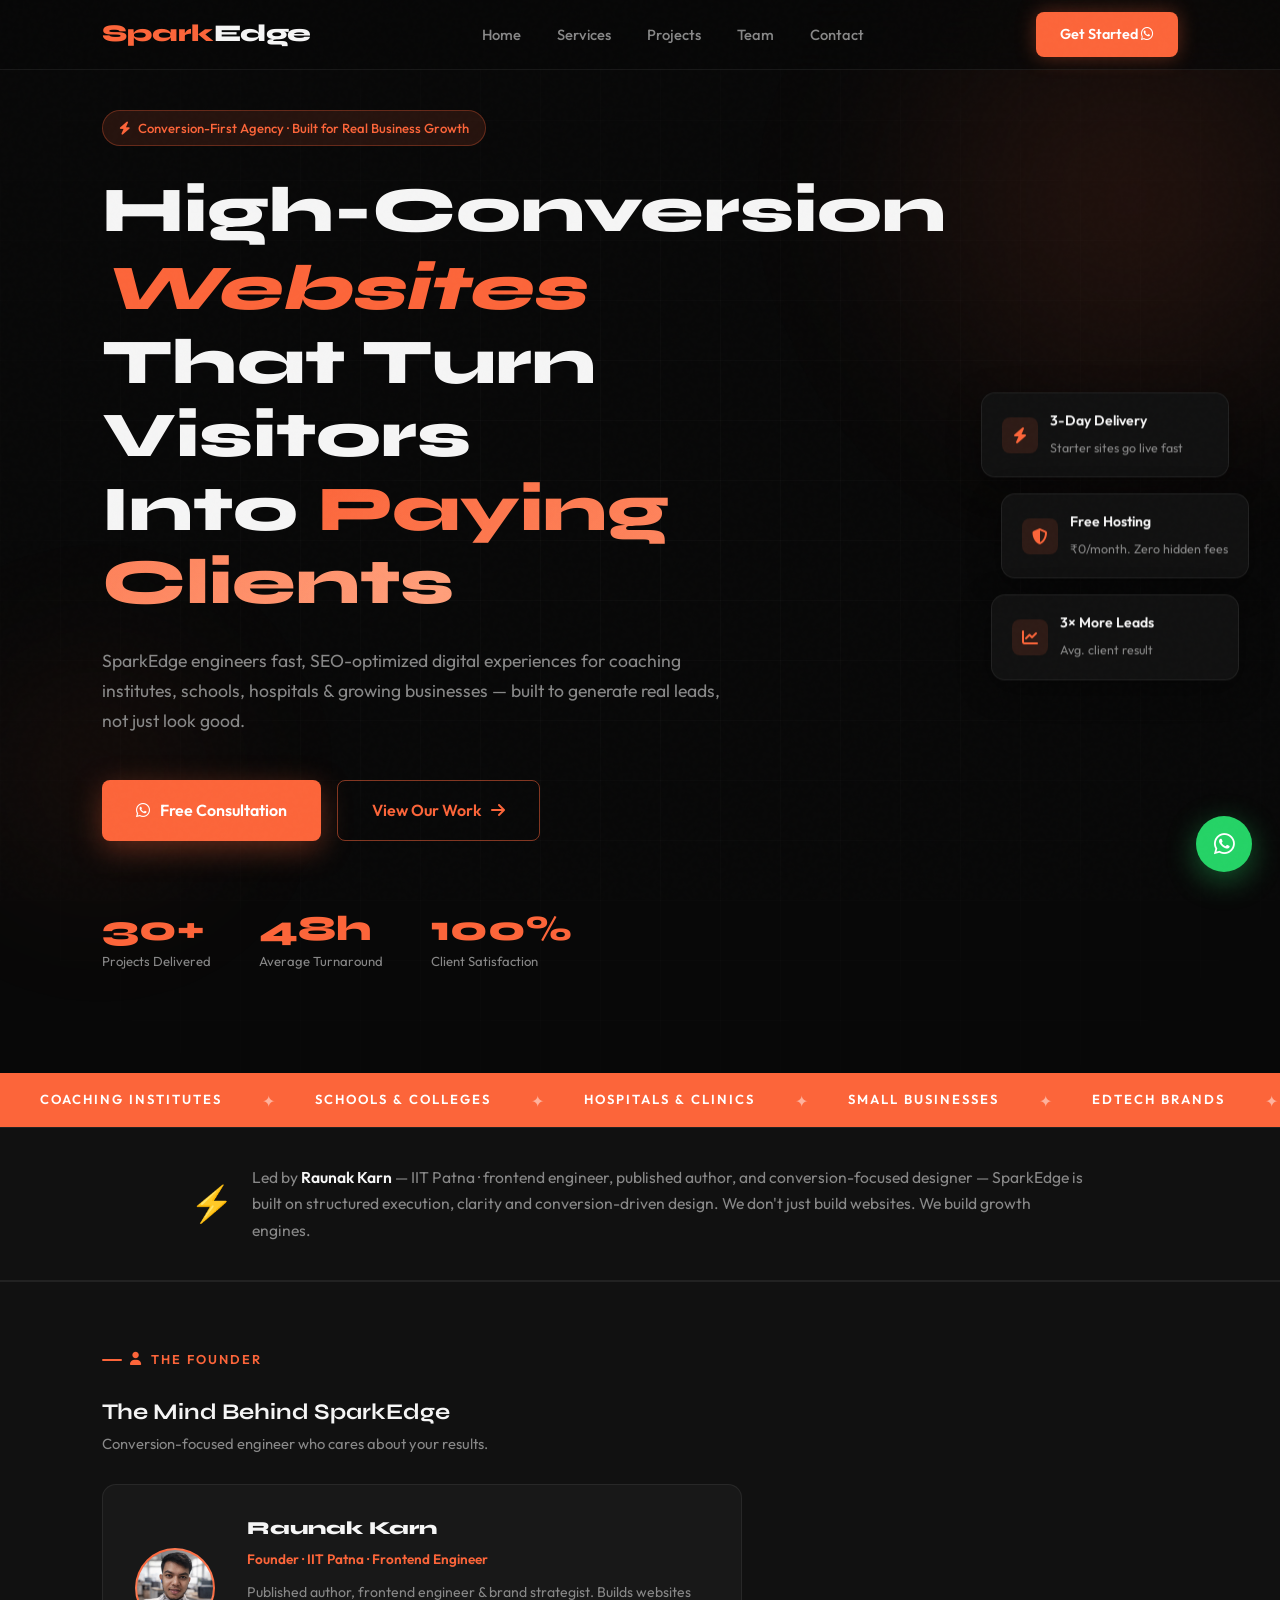
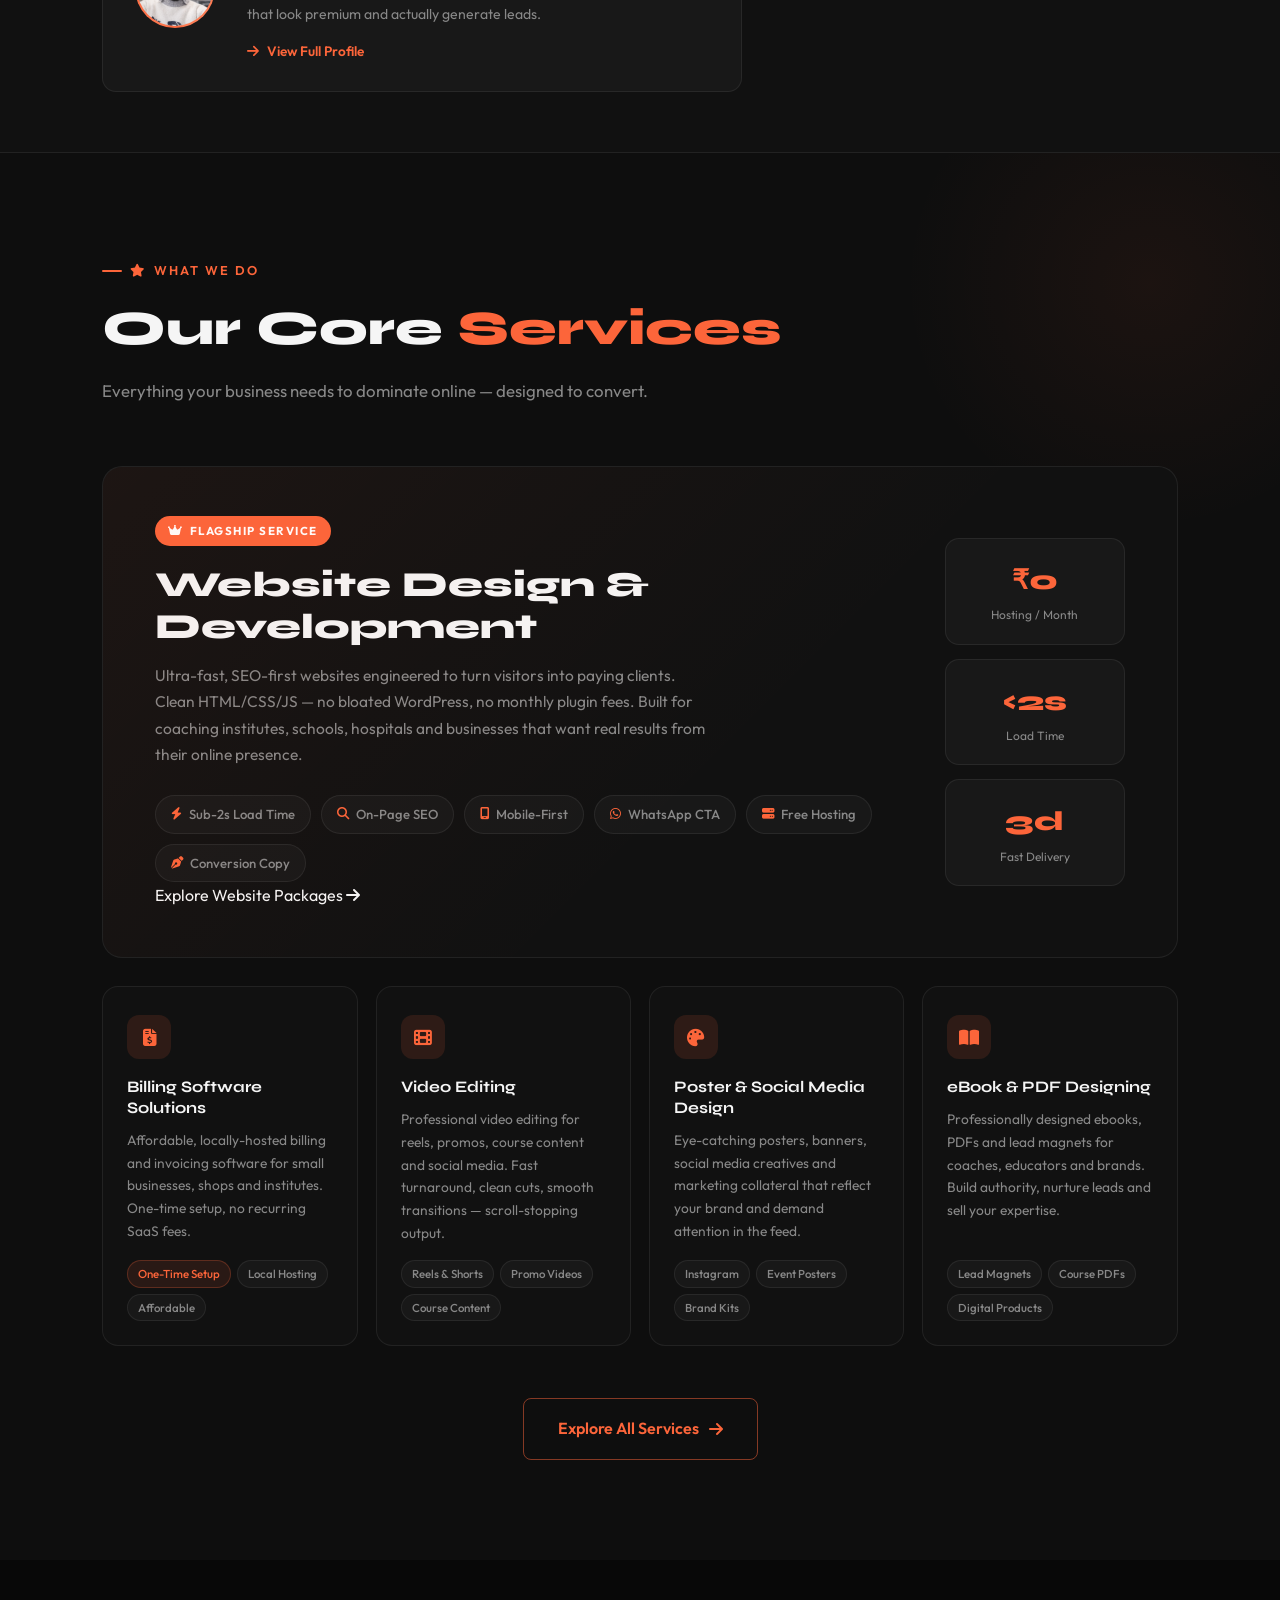
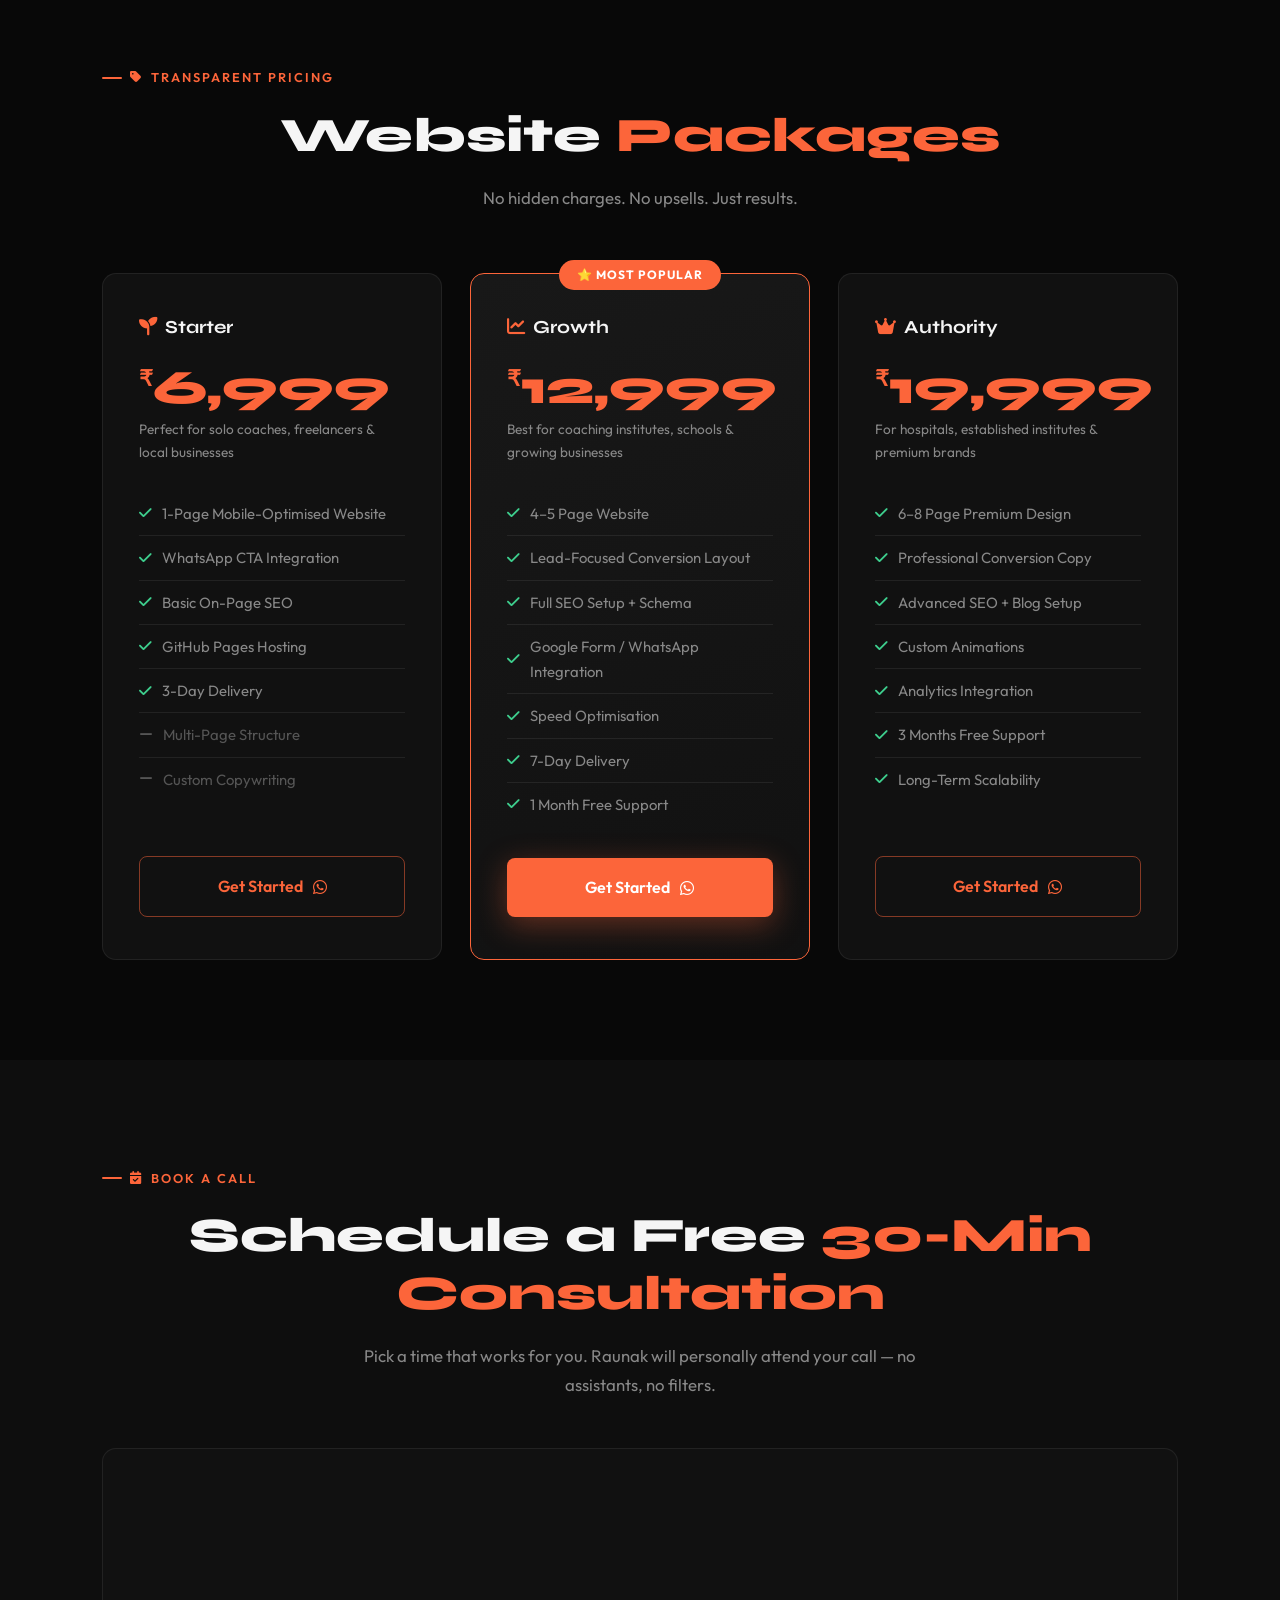
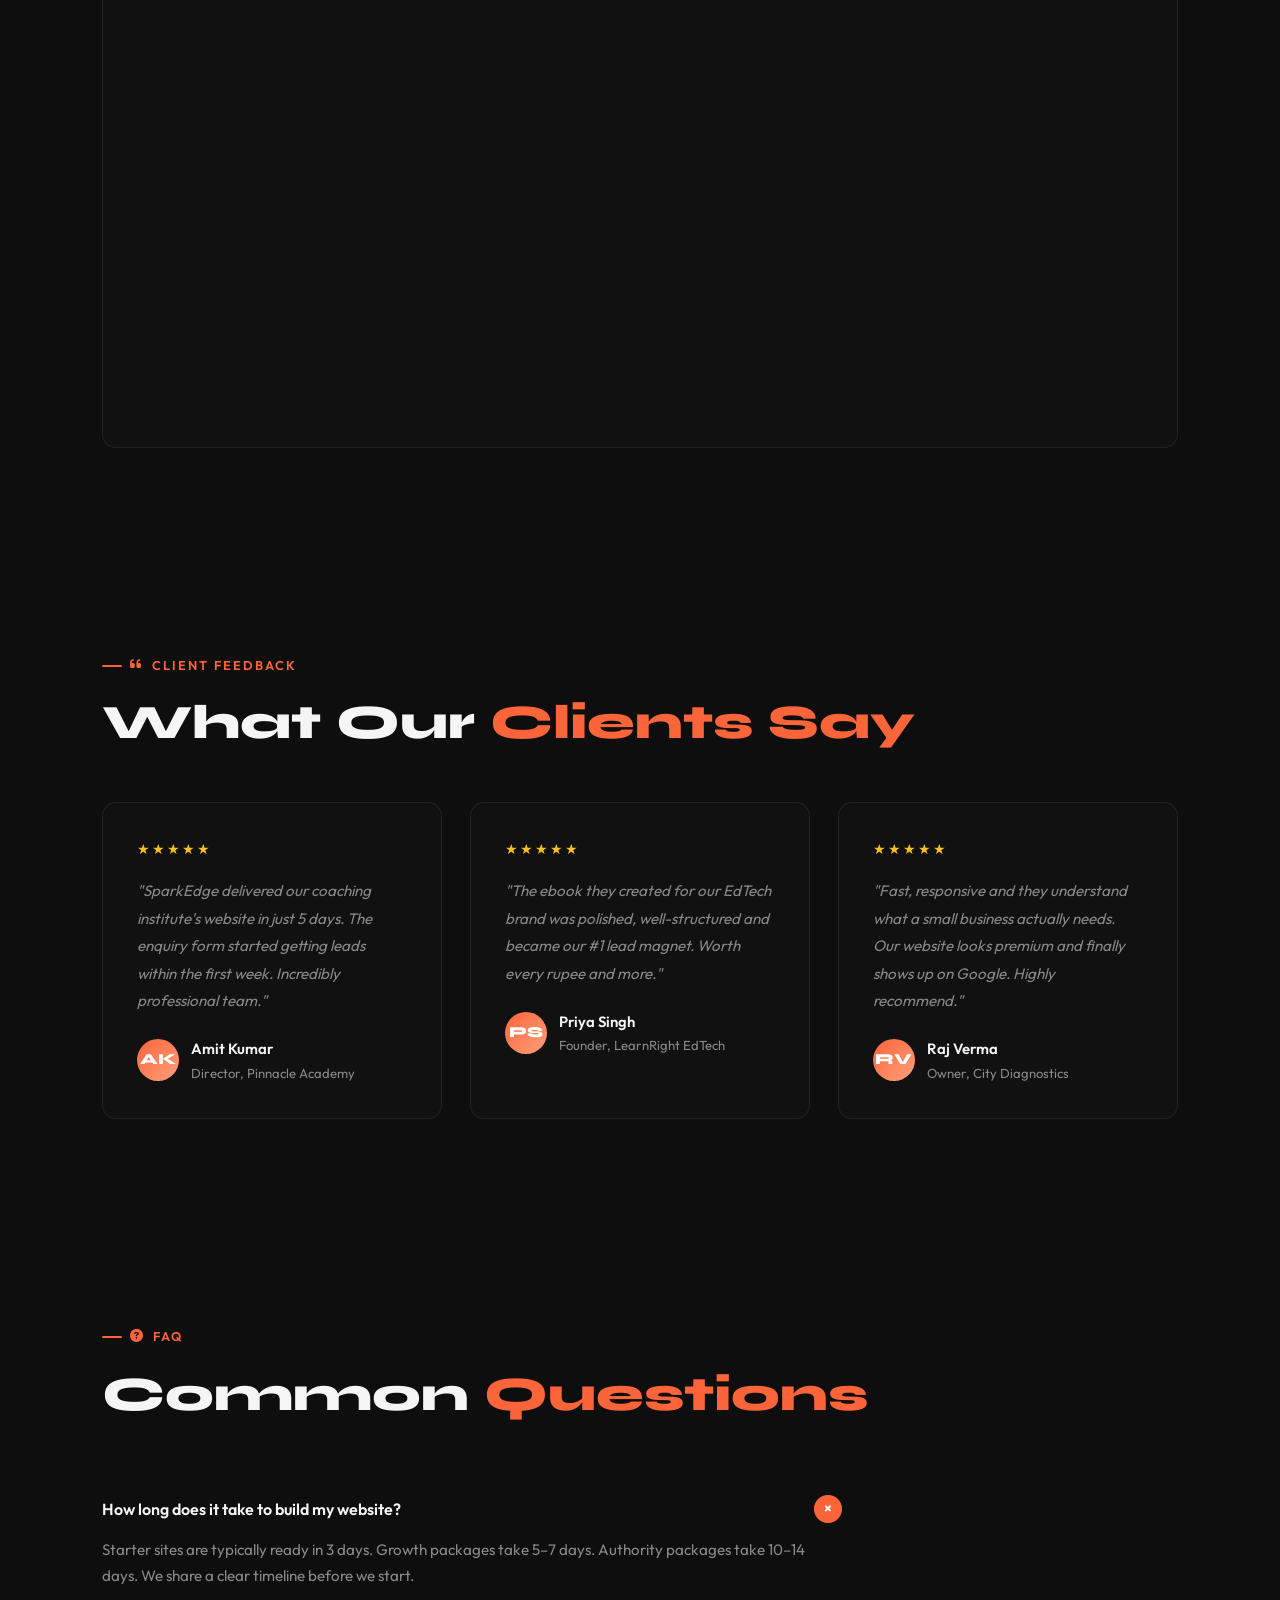
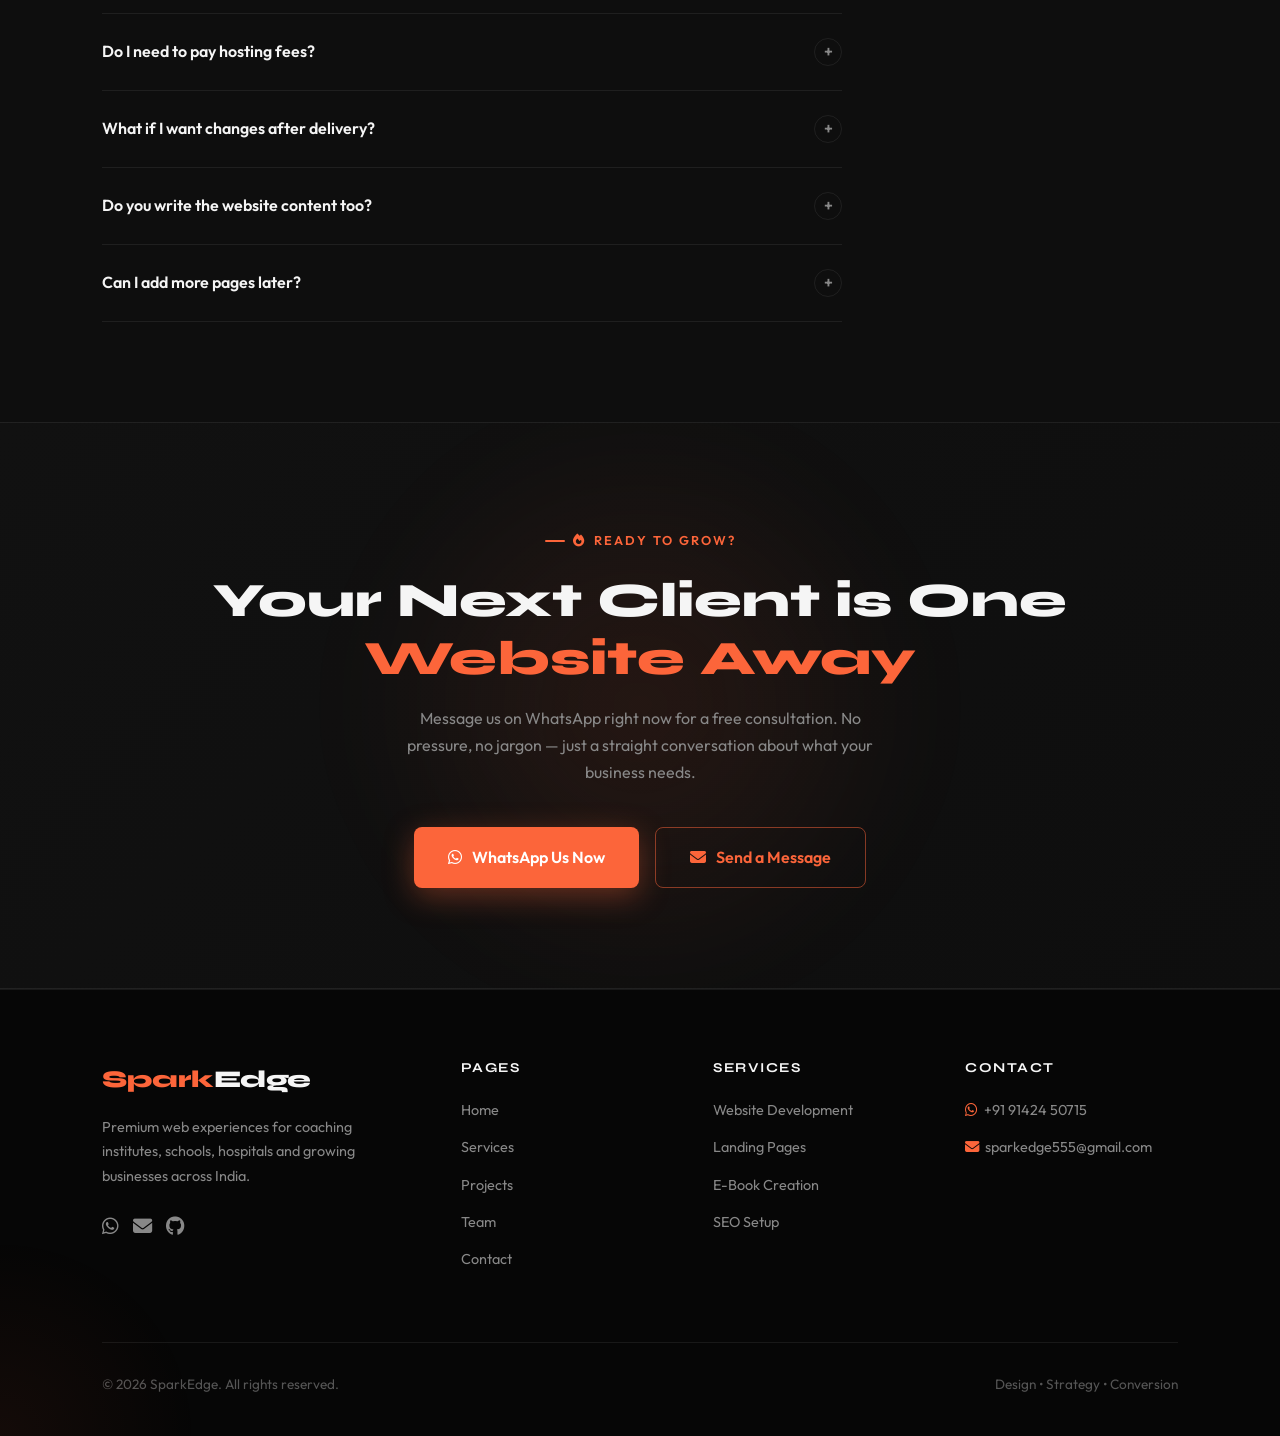
==== commit 632b762a: "Update index.html" ====
--- a/index.html
+++ b/index.html
@@ -318,7 +318,7 @@
         <span class="svc-pill"><i class="fa-solid fa-server"></i> Free Hosting</span>
         <span class="svc-pill"><i class="fa-solid fa-pen-nib"></i> Conversion Copy</span>
       </div>
-      <div class="svc-main-cta button" href="#packages">
+      <div class="svc-main-cta, button" href="#pck">
         Explore Website Packages <i class="fa-solid fa-arrow-right"></i>
       </div>
     </div>
@@ -361,6 +361,7 @@
   </div>
 </section>
 
+  <div id="pck">
 <section id="packages">
   <div class="section-label reveal"><i class="fa-solid fa-tag"></i> Transparent Pricing</div>
   <h2 class="section-title reveal" style="text-align:center;">Website <span>Packages</span></h2>
@@ -415,6 +416,8 @@
   </div>
 </section>
 
+  </div>
+
 <section class="booking-section">
   <div class="section-label reveal" style="justify-content:center;"><i class="fa-solid fa-calendar-check"></i> Book a Call</div>
   <h2 class="section-title reveal" style="text-align:center;">Schedule a Free <span>30-Min Consultation</span></h2>
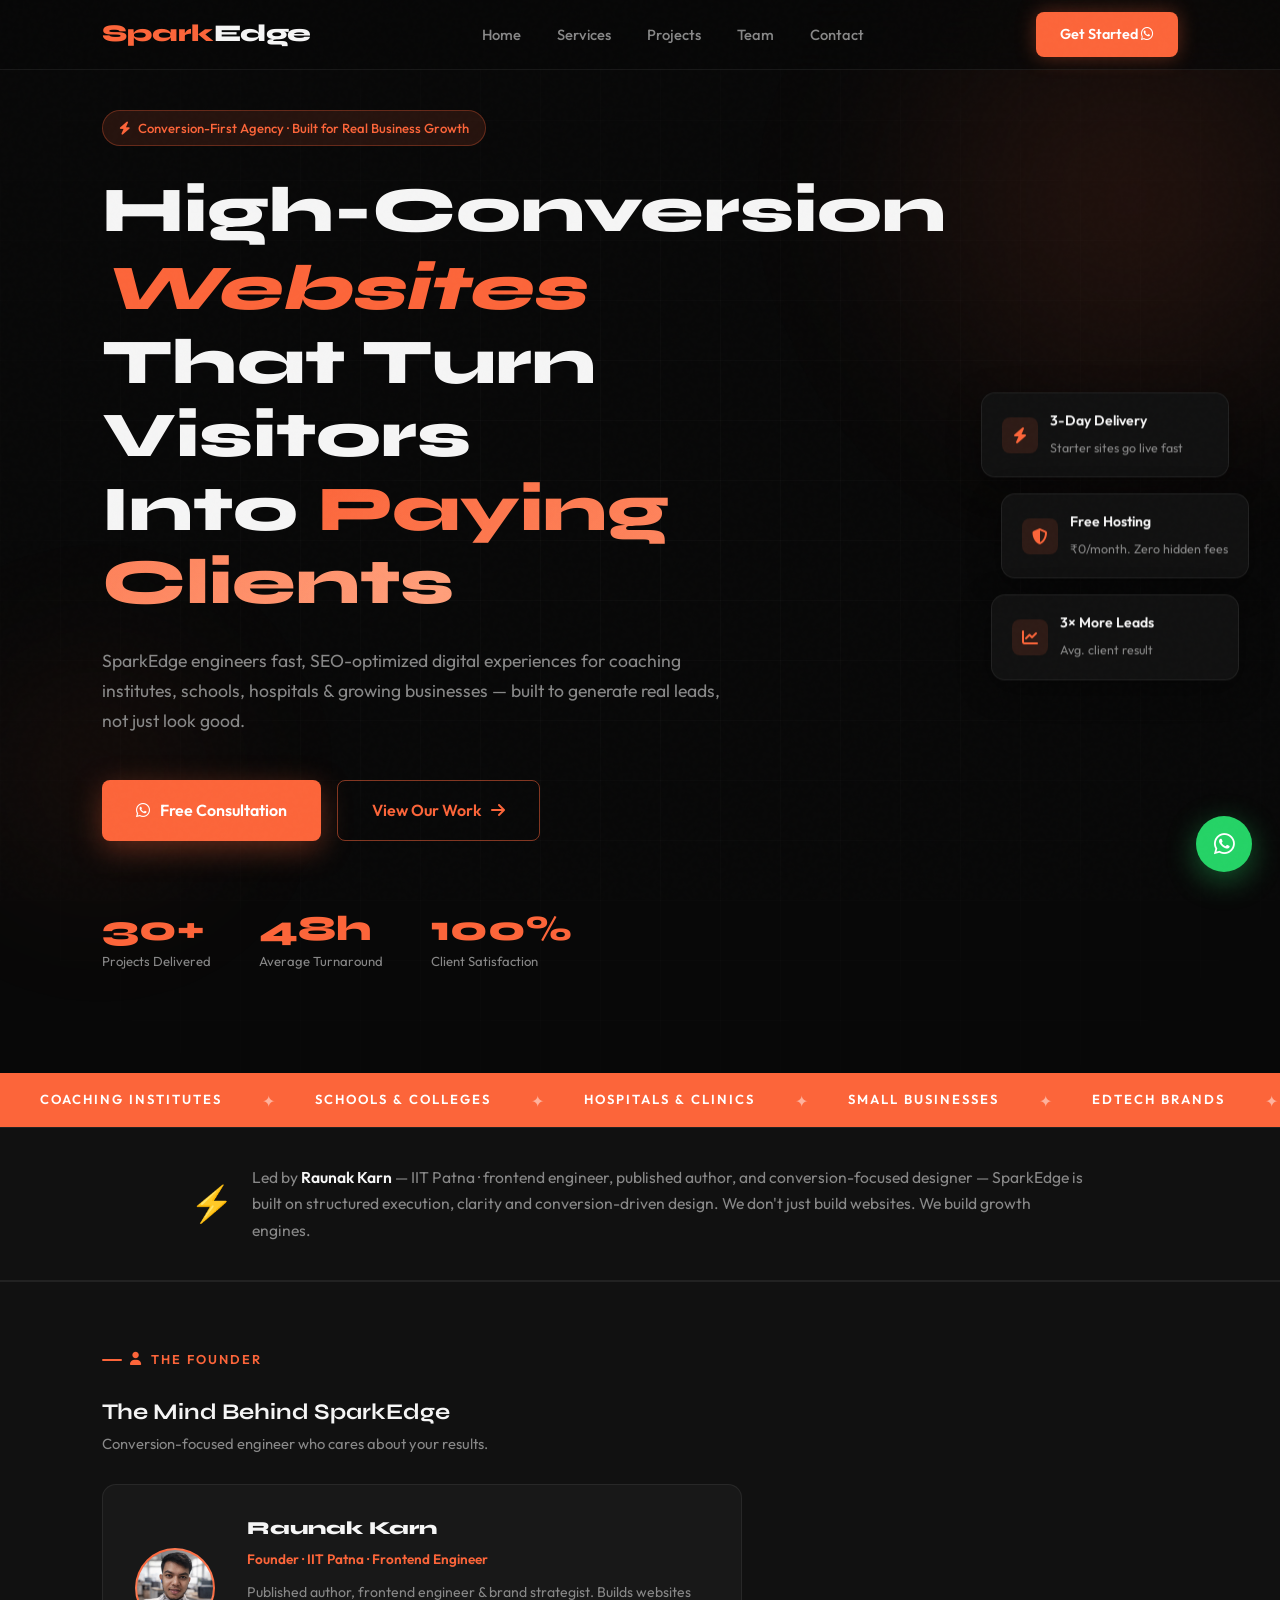
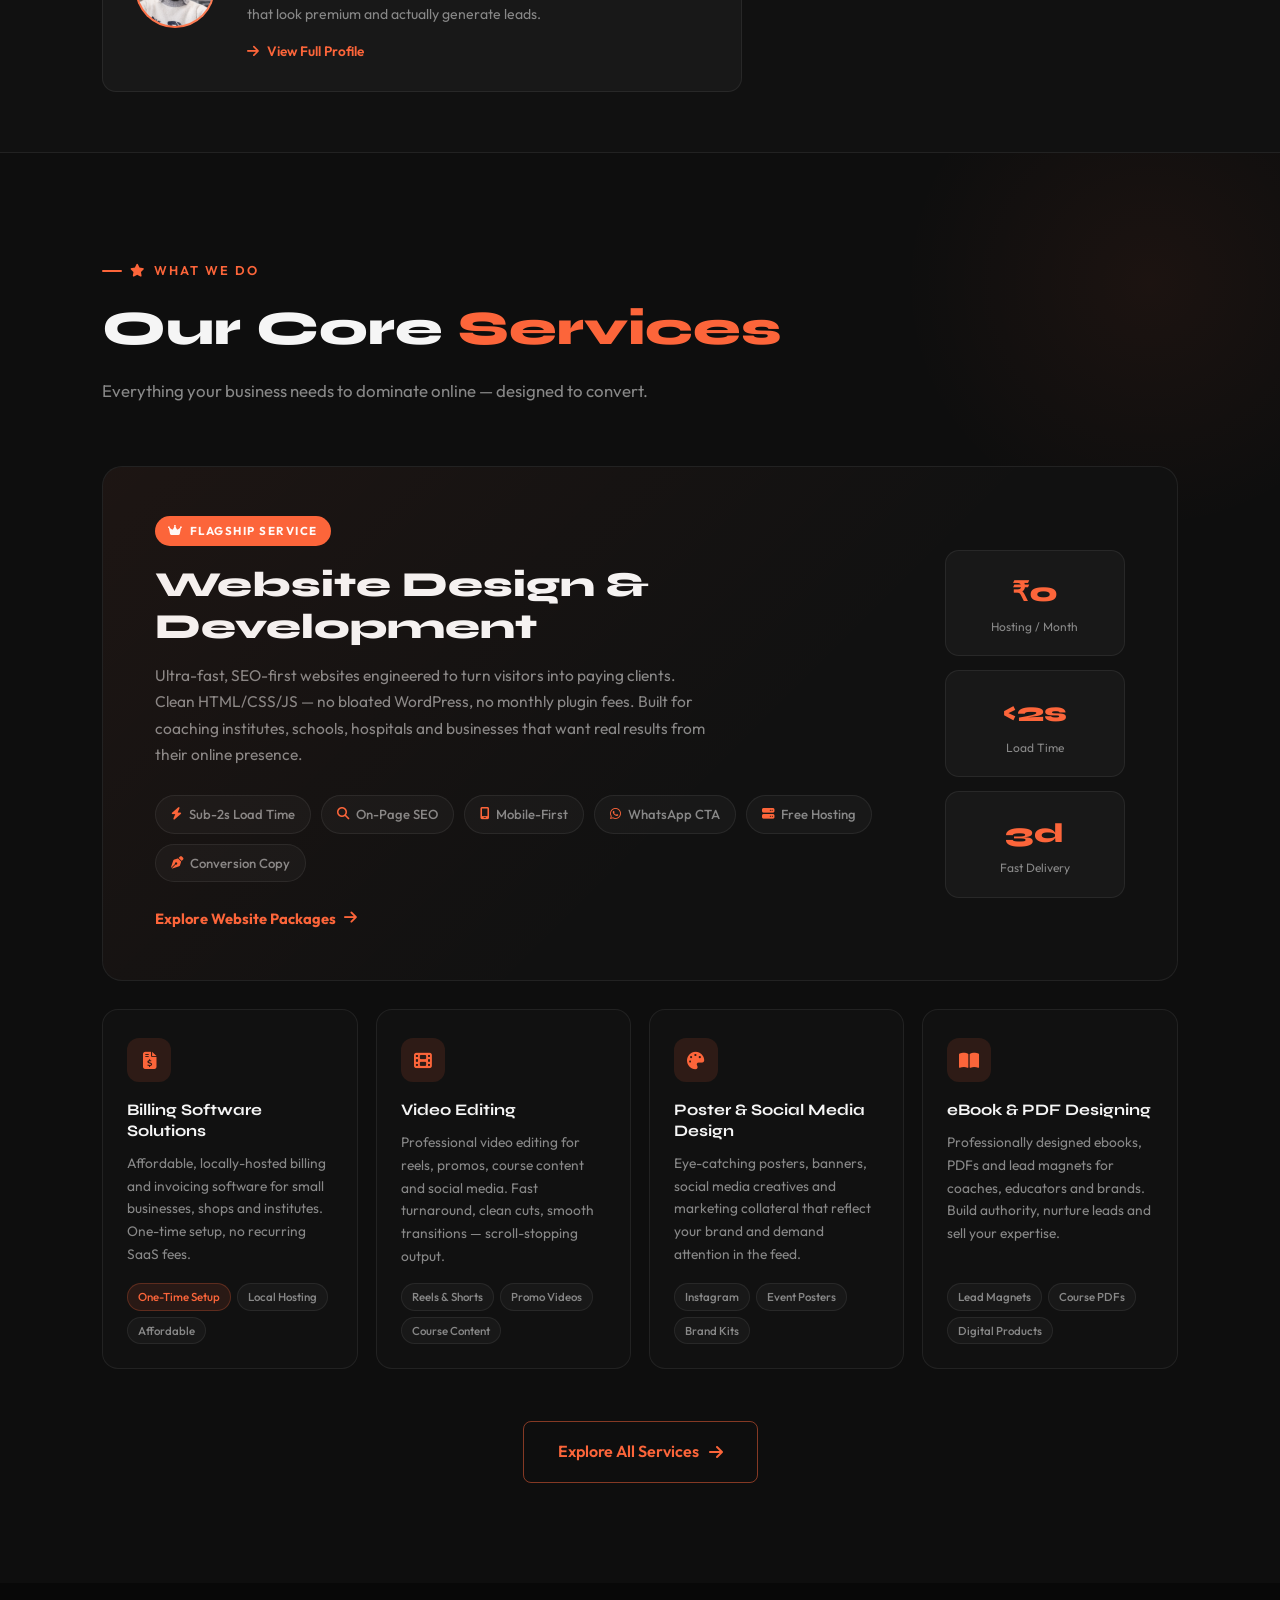
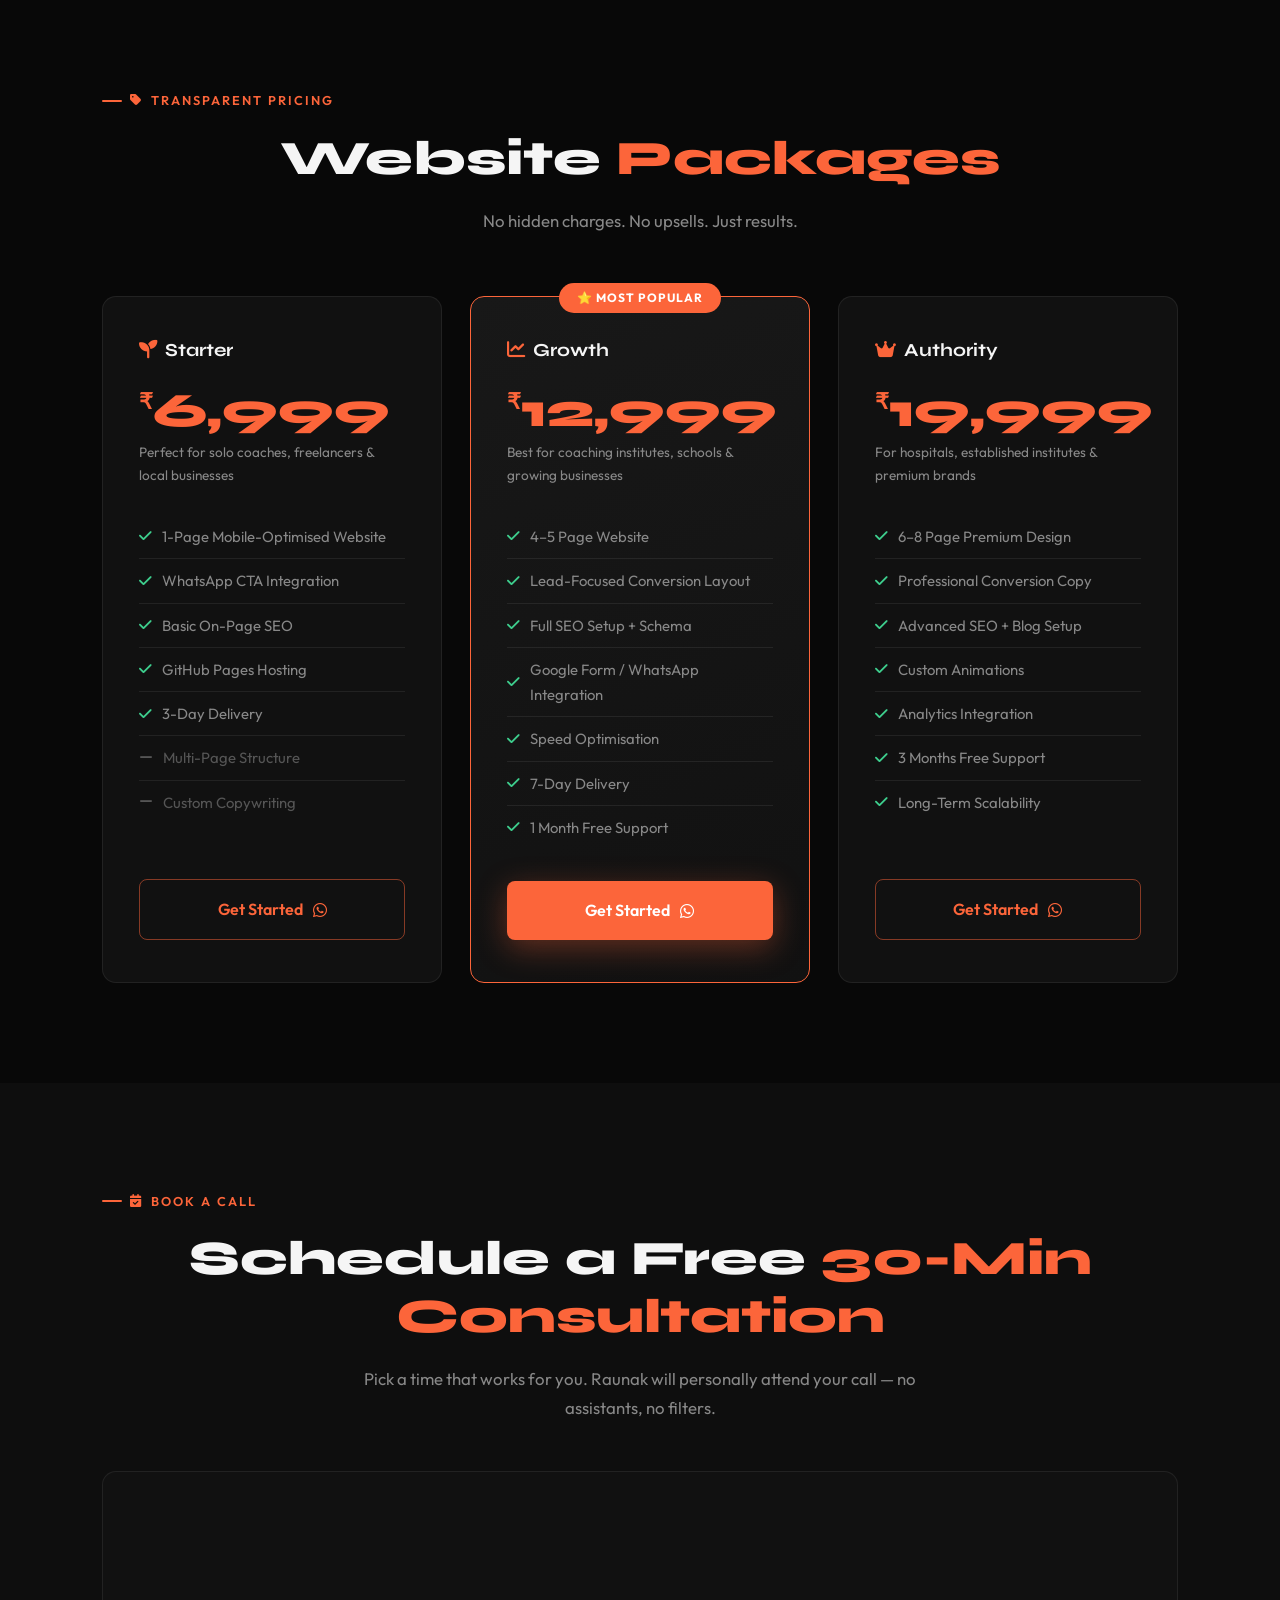
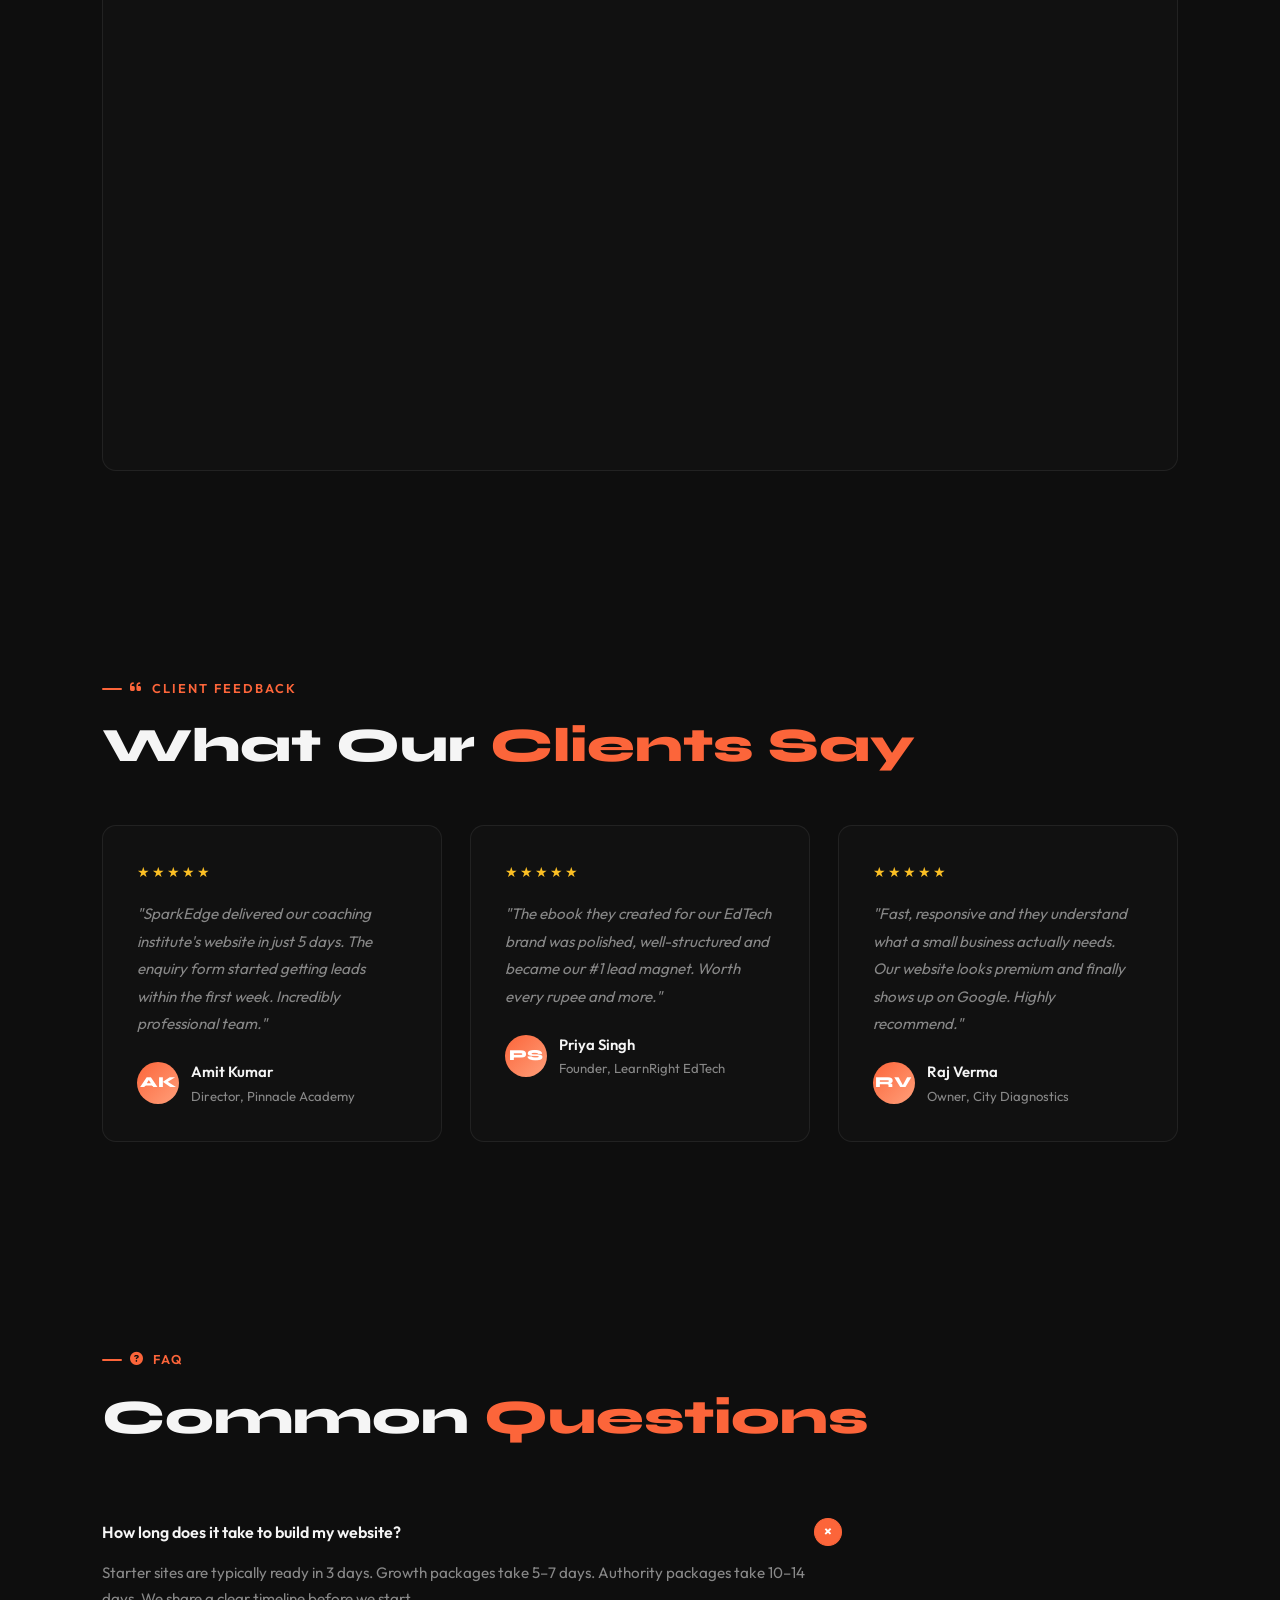
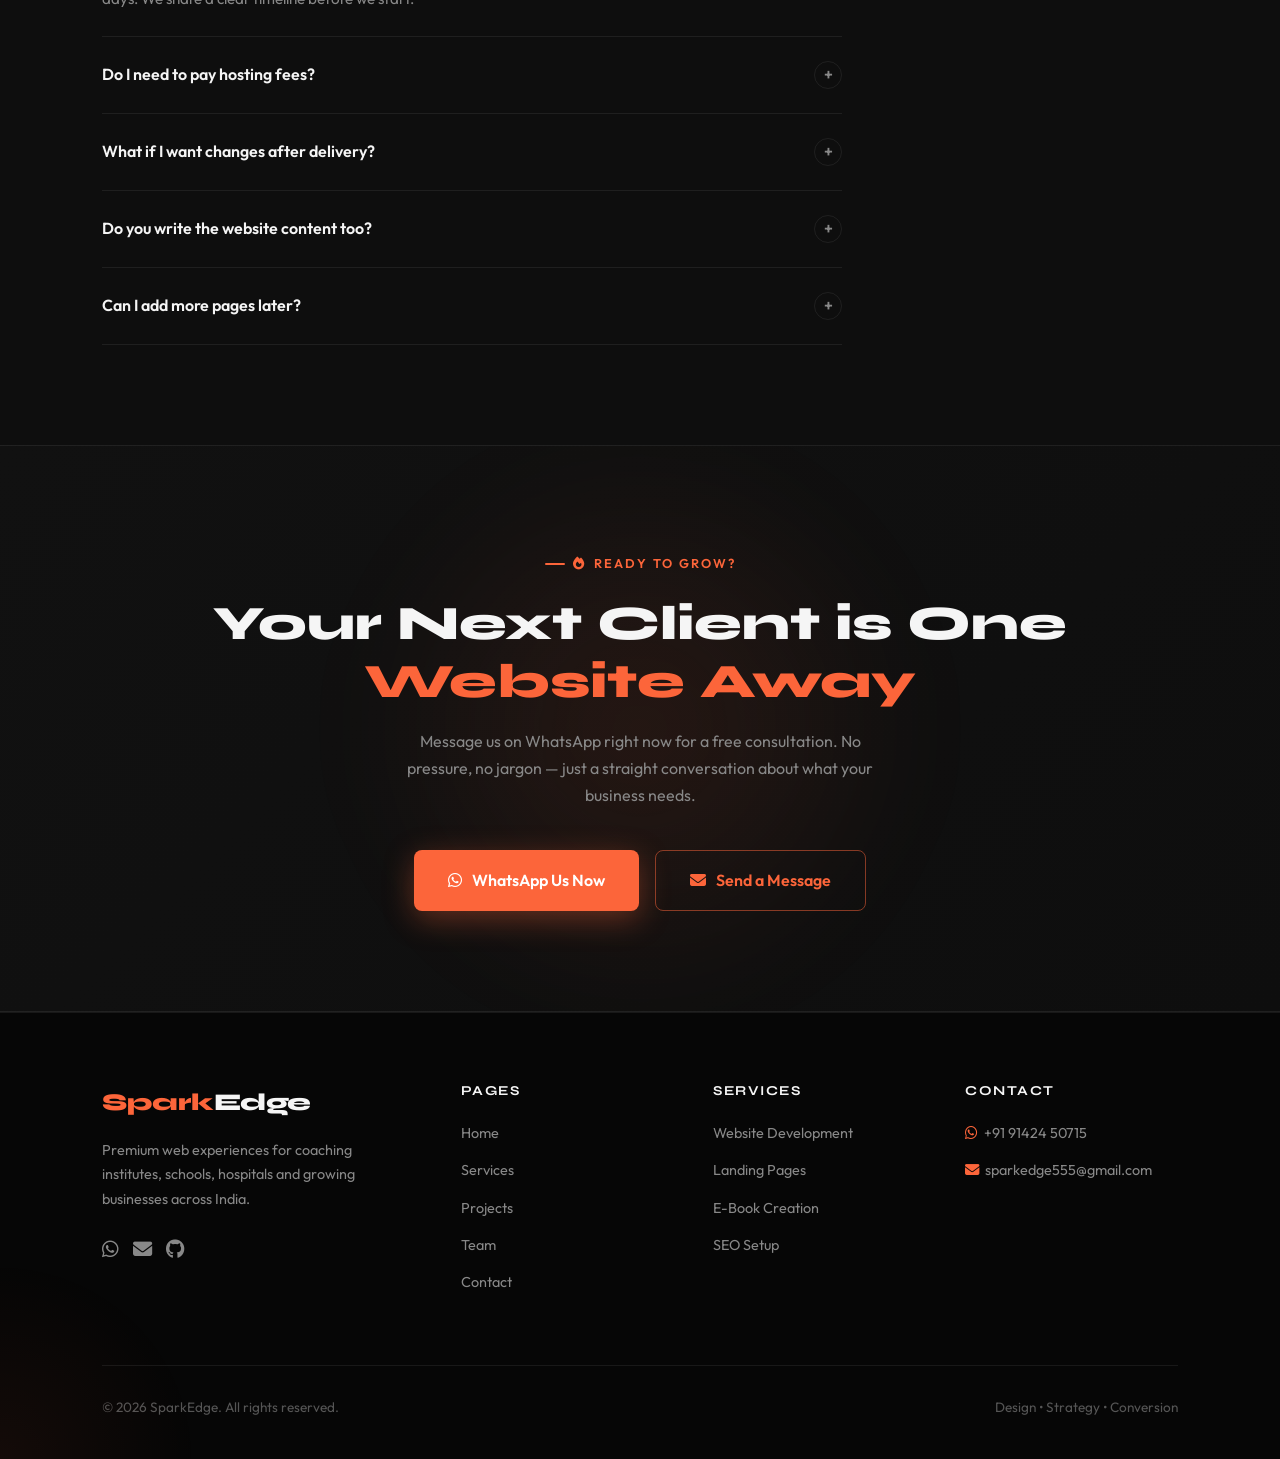
==== commit 4ef5591c: "Update index.html" ====
--- a/index.html
+++ b/index.html
@@ -318,7 +318,7 @@
         <span class="svc-pill"><i class="fa-solid fa-server"></i> Free Hosting</span>
         <span class="svc-pill"><i class="fa-solid fa-pen-nib"></i> Conversion Copy</span>
       </div>
-      <div class="svc-main-cta, button" href="#pck">
+      <div class="svc-main-cta" href="#pck">
         Explore Website Packages <i class="fa-solid fa-arrow-right"></i>
       </div>
     </div>
